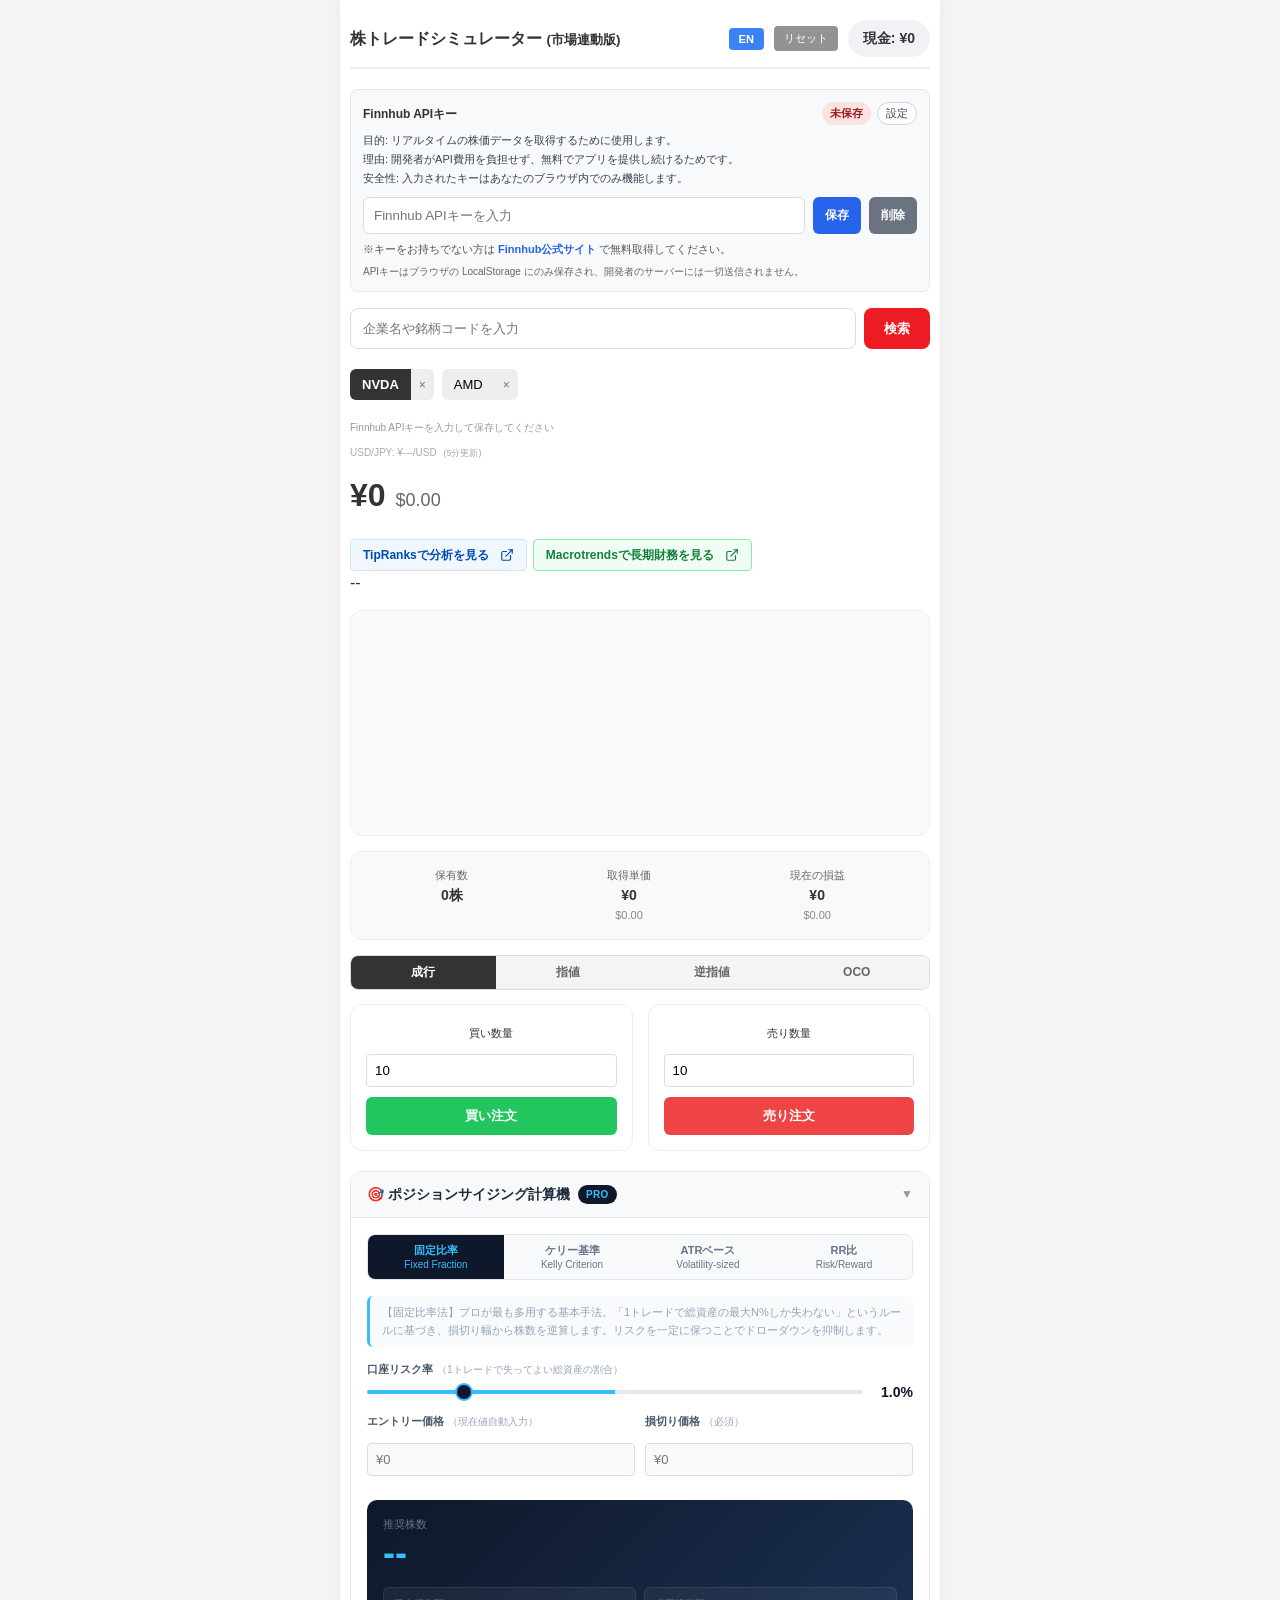
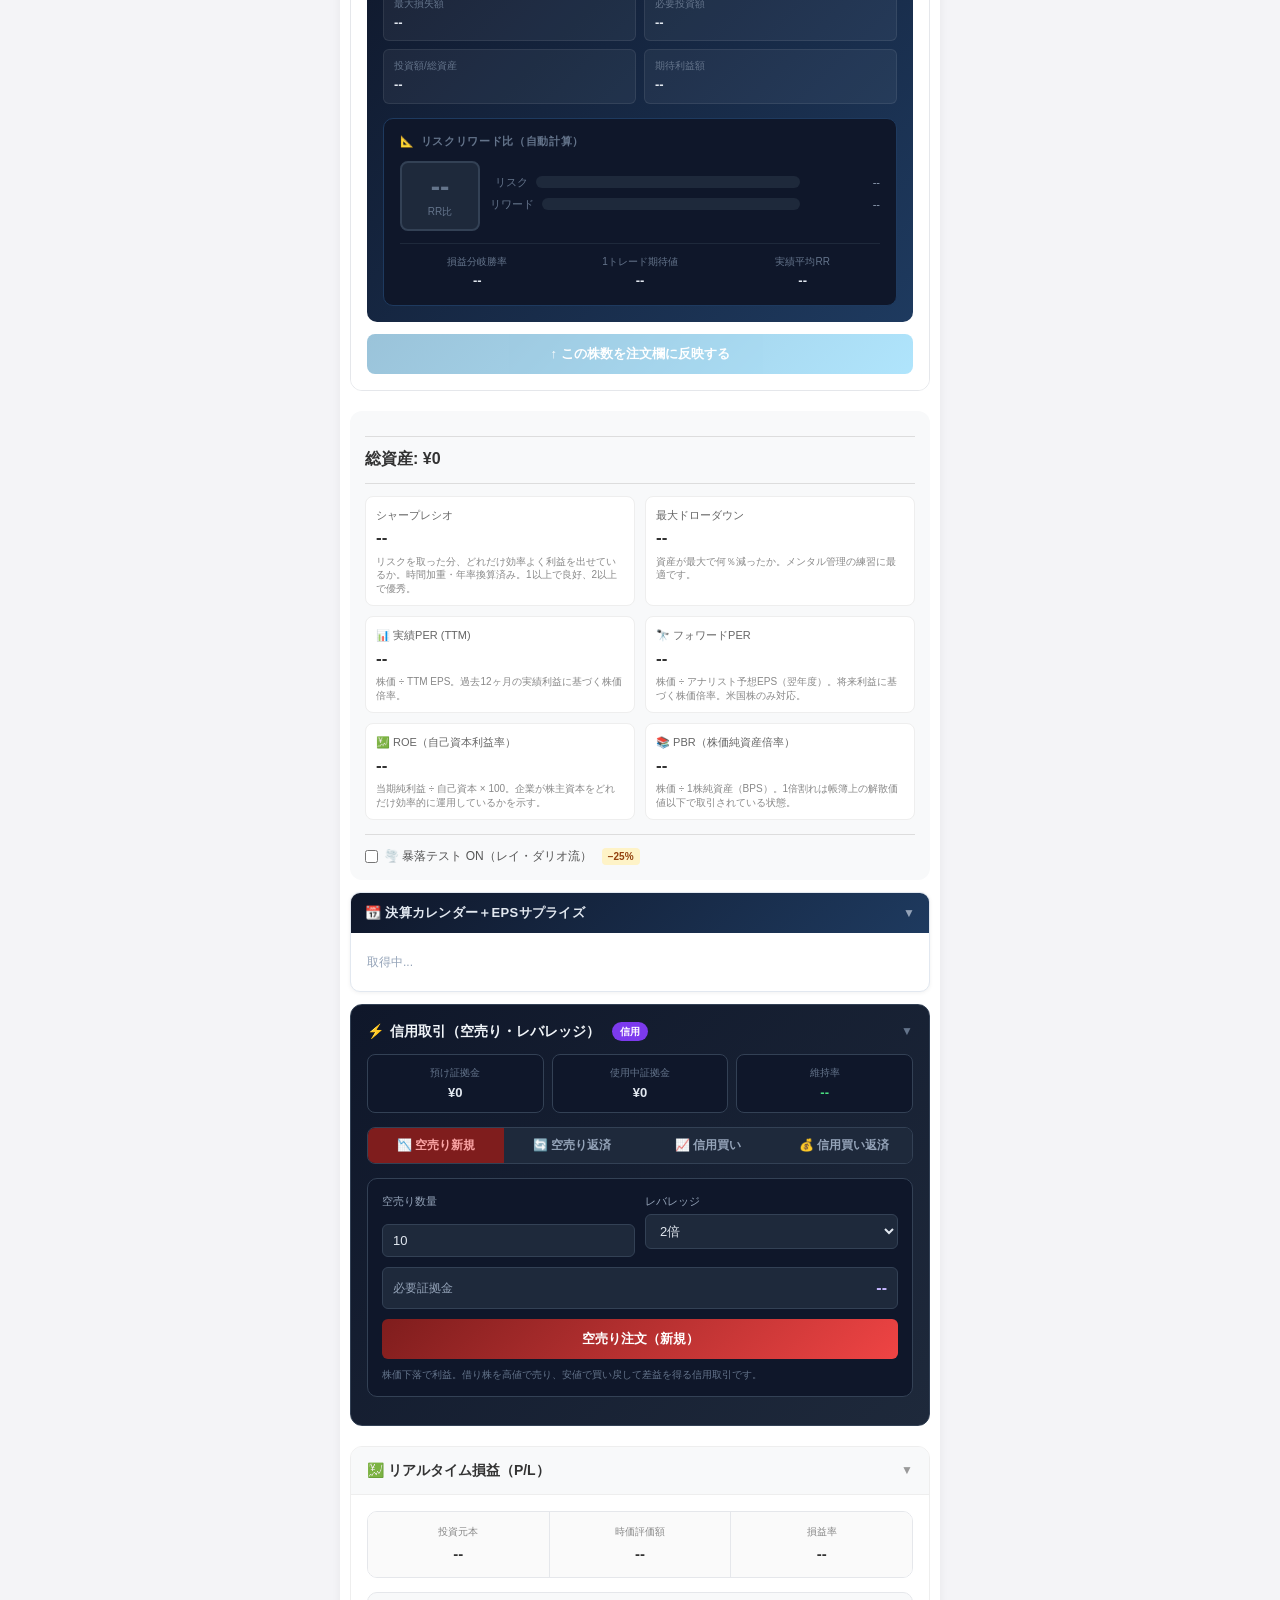
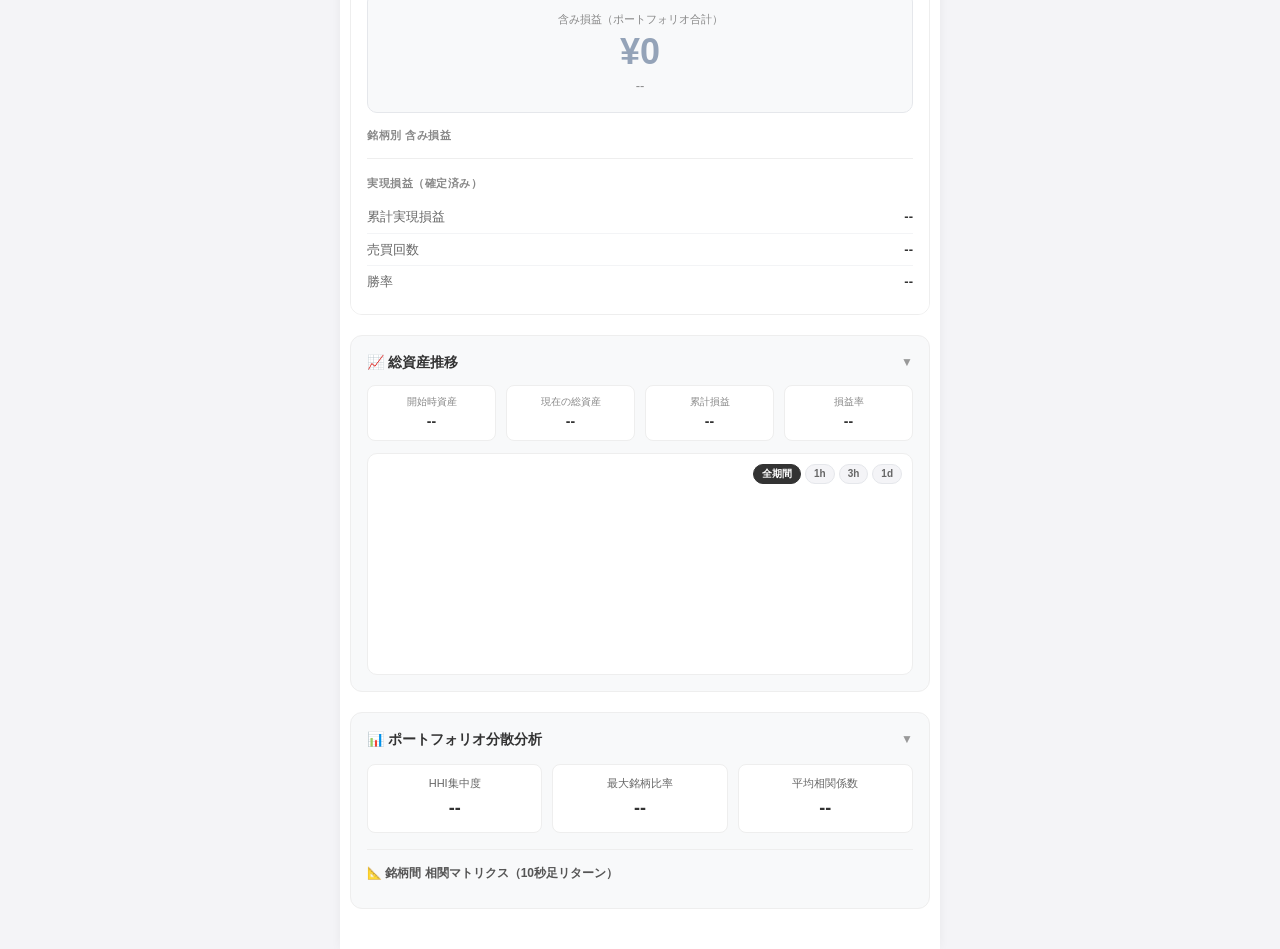
==== index.html @ c1dbc925 "Add files via upload" ====
<!DOCTYPE html>
<html lang="ja">
<head>
<meta charset="utf-8">
<meta name="viewport" content="width=device-width, initial-scale=1.0, viewport-fit=cover">
<title>株トレードシミュレーター</title>

<!-- PWA: Web App Manifest -->
<link rel="manifest" href="manifest.json">

<!-- PWA: iOS Safari 対応 -->
<meta name="apple-mobile-web-app-capable" content="yes">
<meta name="apple-mobile-web-app-status-bar-style" content="black-translucent">
<meta name="apple-mobile-web-app-title" content="株シミュ">
<link rel="apple-touch-icon" href="icons/apple-touch-icon.png">

<!-- PWA: Android Chrome / Theme Color -->
<meta name="theme-color" content="#1e293b">
<meta name="mobile-web-app-capable" content="yes">

<!-- SEO / OGP -->
<meta name="description" content="リアルタイム株価連動・信用取引対応のトレードシミュレーター">

<link rel="stylesheet" href="style.css">

<!-- Service Worker 登録 -->
<script>
  if ('serviceWorker' in navigator) {
    window.addEventListener('load', () => {
      navigator.serviceWorker.register('./sw.js')
        .then(reg => console.log('[PWA] SW registered:', reg.scope))
        .catch(err => console.warn('[PWA] SW registration failed:', err));
    });
  }
</script>
</head>
<body>

<div id="app">
  <div class="header">
    <div style="font-weight:bold" id="app-title">株トレードシミュレーター <small>(市場連動版)</small></div>
    <div class="header-right">
      <button onclick="toggleLang()" class="btn-lang" id="lang-btn">EN</button>
      <button onclick="resetGame()" class="btn-reset" id="btn-reset-label">リセット</button>
      <div class="cash-badge"><span id="label-cash">現金</span>: <span id="cash-display">¥0</span></div>
    </div>
  </div>

  <div class="search-box">
      <div class="api-key-panel">
        <div class="api-key-top">
          <div class="api-key-title" id="api-key-title">Finnhub APIキー</div>
          <div class="api-key-actions">
            <div class="api-key-status" id="api-key-status">未保存</div>
            <button type="button" class="api-key-manage" id="api-key-manage" onclick="expandApiKeyPanel()">設定</button>
          </div>
        </div>
        <div class="api-key-body" id="api-key-body">
          <div class="api-key-explain" id="api-key-explain"></div>
          <div class="api-key-form">
            <input type="password" id="api-key-input" autocomplete="off" placeholder="Finnhub APIキーを入力">
            <button type="button" class="btn-api-save" id="api-key-save" onclick="saveFinnhubApiKey()">保存</button>
            <button type="button" class="btn-api-delete" id="api-key-delete" onclick="deleteFinnhubApiKey()">削除</button>
          </div>
          <div class="api-key-help" id="api-key-help"></div>
          <div class="api-key-note" id="api-key-note">APIキーはブラウザの LocalStorage にのみ保存され、開発者のサーバーには一切送信されません。</div>
        </div>
    </div>
    <div class="search-input-group">
      <input type="text" id="stock-search" placeholder="NVDA, AMD, AAPL...">
      <button onclick="searchAndAddStock()" class="btn-search" id="btn-add">追加</button>
    </div>
    <ul id="searchResultList"></ul>
  </div>

  <div class="stock-tabs" id="tabs"></div>

  <div id="price-area">
    <div class="sync-status" id="sync-time"><span id="sync-text">市場ステータス取得中...</span></div>
    <div class="sync-status" style="color:#aaa">
      USD/JPY: <span id="fx-rate-display">¥---/USD</span>
      <span style="font-size:9px;margin-left:4px">(5分更新)</span>
    </div>
    <div class="price-display">
      <span id="price-jpy">¥0</span>
      <span id="price-usd" class="sub-price">$0.00</span>
    </div>
    
<div style="margin-top: 10px; display: flex; flex-wrap: wrap; gap: 6px;">
  <a id="tipranks-link" href="#" target="_blank" rel="noopener noreferrer" class="external-link-btn" style="display: none;">
    <span>TipRanksで分析を見る</span>
    <svg width="14" height="14" viewBox="0 0 24 24" fill="none" stroke="currentColor" stroke-width="2" stroke-linecap="round" stroke-linejoin="round" style="margin-left: 5px;">
      <path d="M18 13v6a2 2 0 0 1-2 2H5a2 2 0 0 1-2-2V8a2 2 0 0 1 2-2h6"></path>
      <polyline points="15 3 21 3 21 9"></polyline>
      <line x1="10" y1="14" x2="21" y2="3"></line>
    </svg>
  </a>
  <a id="macrotrends-link" href="#" target="_blank" rel="noopener noreferrer" class="external-link-btn macrotrends-btn" style="display: none;">
    <span id="macrotrends-label">Macrotrendsで長期財務を見る</span>
    <svg width="14" height="14" viewBox="0 0 24 24" fill="none" stroke="currentColor" stroke-width="2" stroke-linecap="round" stroke-linejoin="round" style="margin-left: 5px;">
      <path d="M18 13v6a2 2 0 0 1-2 2H5a2 2 0 0 1-2-2V8a2 2 0 0 1 2-2h6"></path>
      <polyline points="15 3 21 3 21 9"></polyline>
      <line x1="10" y1="14" x2="21" y2="3"></line>
    </svg>
  </a>
</div>

    <div class="price-change" id="change-display">--</div>
  </div>

  <div class="chart-wrap"><canvas id="chart"></canvas></div>

  <div class="position-info">
    <div>
      <span class="info-label" id="label-qty">保有数</span>
      <span class="info-value" id="current-qty">0株</span>
    </div>
    <div>
      <span class="info-label" id="label-avg">取得単価</span>
      <span class="info-value" id="current-avg-jpy">¥0</span>
      <span class="usd-val" id="current-avg-usd">$0.00</span>
    </div>
    <div>
      <span class="info-label" id="label-pnl">現在の損益</span>
      <span class="info-value" id="current-pnl-jpy">¥0</span>
      <span class="usd-val" id="current-pnl-usd">$0.00</span>
    </div>
  </div>

  <!-- 注文タイプ切り替えタブ -->
  <div class="order-type-tabs">
    <button class="order-type-tab active" id="tab-market" onclick="switchOrderTab('market')">成行</button>
    <button class="order-type-tab" id="tab-limit"  onclick="switchOrderTab('limit')">指値</button>
    <button class="order-type-tab" id="tab-stop"   onclick="switchOrderTab('stop')">逆指値</button>
    <button class="order-type-tab" id="tab-oco"    onclick="switchOrderTab('oco')">OCO</button>
  </div>

  <!-- 成行・指値・逆指値 共通パネル -->
  <div class="trade-panel" id="panel-market-limit-stop">
    <div class="trade-card">
      <label style="font-size:11px" id="label-buy-qty">買い数量</label>
      <input type="number" id="buy-qty" value="10">
      <div class="limit-price-row" id="buy-price-row" style="display:none">
        <label id="label-buy-price">価格 (¥)</label>
        <input type="number" id="buy-limit-price" placeholder="0">
      </div>
      <button class="btn-buy" onclick="trade('buy')" id="btn-buy-label">買い注文</button>
    </div>
    <div class="trade-card">
      <label style="font-size:11px" id="label-sell-qty">売り数量</label>
      <input type="number" id="sell-qty" value="10">
      <div class="limit-price-row" id="sell-price-row" style="display:none">
        <label id="label-sell-price">価格 (¥)</label>
        <input type="number" id="sell-limit-price" placeholder="0">
      </div>
      <button class="btn-sell" onclick="trade('sell')" id="btn-sell-label">売り注文</button>
    </div>
  </div>

  <!-- OCO注文パネル -->
  <div class="oco-panel" id="panel-oco" style="display:none">
    <h4>🔀 <span id="oco-panel-title">OCO注文（利確・損切り同時設定）</span></h4>
    <div class="oco-fields">
      <div class="oco-field">
        <label id="label-oco-qty">数量</label>
        <input type="number" id="oco-qty" value="10">
      </div>
      <div class="oco-field">
        <label id="label-oco-side">売買方向</label>
        <select id="oco-side" style="width:100%;padding:7px;border-radius:4px;border:1px solid #ddd;font-size:13px">
          <option value="sell" id="oco-side-sell">売（保有株の決済）</option>
          <option value="buy"  id="oco-side-buy">買（新規購入）</option>
        </select>
      </div>
      <div class="oco-field">
        <label id="label-oco-profit">🟢 利確価格（指値）</label>
        <input type="number" id="oco-profit-price" placeholder="高い価格 (¥)">
      </div>
      <div class="oco-field">
        <label id="label-oco-stop">🔴 損切り価格（逆指値）</label>
        <input type="number" id="oco-stop-price" placeholder="低い価格 (¥)">
      </div>
    </div>
    <button class="btn-oco" onclick="placeOcoOrder()" id="btn-oco-label">OCO注文を出す</button>
  </div>

  <!-- 待機注文リスト -->
  <div class="pending-orders" id="pending-orders-panel" style="display:none">
    <h4>📋 <span id="label-pending-orders">待機中の注文</span></h4>
    <div id="pending-orders-list"></div>
  </div>

  <div id="order-triggered-toast" class="order-triggered-toast"></div>

  <!-- ポジションサイジング計算機 -->
  <div class="psz-panel">
    <div class="psz-header" onclick="togglePszPanel()">
      <div class="psz-header-left">
        <span class="psz-title">🎯 ポジションサイジング計算機</span>
        <span class="psz-badge">PRO</span>
      </div>
      <span class="psz-chevron" id="psz-chevron">▼</span>
    </div>
    <div class="psz-body" id="psz-body">

      <!-- メソッド選択 -->
      <div class="psz-method-tabs">
        <button class="psz-method-tab active" id="psztab-fixed" onclick="switchPszMethod('fixed')">固定比率<br><span style="font-weight:normal;font-size:10px">Fixed Fraction</span></button>
        <button class="psz-method-tab" id="psztab-kelly" onclick="switchPszMethod('kelly')">ケリー基準<br><span style="font-weight:normal;font-size:10px">Kelly Criterion</span></button>
        <button class="psz-method-tab" id="psztab-atr" onclick="switchPszMethod('atr')">ATRベース<br><span style="font-weight:normal;font-size:10px">Volatility-sized</span></button>
        <button class="psz-method-tab" id="psztab-rr" onclick="switchPszMethod('rr')">RR比<br><span style="font-weight:normal;font-size:10px">Risk/Reward</span></button>
      </div>

      <!-- メソッド説明 -->
      <div class="psz-method-desc" id="psz-method-desc"></div>

      <!-- 固定比率 入力 -->
      <div id="psz-form-fixed">
        <div class="psz-inputs">
          <div class="psz-input-group full">
            <span class="psz-label">口座リスク率 <span class="psz-hint">（1トレードで失ってよい総資産の割合）</span></span>
            <div class="psz-slider-wrap">
              <input type="range" class="psz-slider" id="psz-risk-pct" min="0.1" max="5" step="0.1" value="1" oninput="onPszSlider(this,'psz-risk-pct-val');calcPsz()">
              <span class="psz-slider-val" id="psz-risk-pct-val">1.0%</span>
            </div>
          </div>
          <div class="psz-input-group">
            <span class="psz-label">エントリー価格 <span class="psz-hint">（現在値自動入力）</span></span>
            <input type="number" class="psz-input" id="psz-entry" placeholder="¥0" oninput="calcPsz()">
          </div>
          <div class="psz-input-group">
            <span class="psz-label">損切り価格 <span class="psz-hint">（必須）</span></span>
            <input type="number" class="psz-input" id="psz-stop" placeholder="¥0" oninput="calcPsz()">
          </div>
        </div>
      </div>

      <!-- ケリー基準 入力 -->
      <div id="psz-form-kelly" style="display:none">
        <div class="psz-kelly-detail" id="psz-kelly-detail"></div>
        <div class="psz-inputs">
          <div class="psz-input-group">
            <span class="psz-label">過去の勝率 <span class="psz-hint">（直近の取引から）</span></span>
            <input type="number" class="psz-input" id="psz-wr" placeholder="例: 55" min="1" max="99" oninput="calcPsz()">
          </div>
          <div class="psz-input-group">
            <span class="psz-label">平均RR比 <span class="psz-hint">（利益÷損失）</span></span>
            <input type="number" class="psz-input" id="psz-rr-kelly" placeholder="例: 2.0" step="0.1" min="0.1" oninput="calcPsz()">
          </div>
          <div class="psz-input-group">
            <span class="psz-label">エントリー価格</span>
            <input type="number" class="psz-input" id="psz-entry-kelly" placeholder="¥0" oninput="calcPsz()">
          </div>
          <div class="psz-input-group">
            <span class="psz-label">損切り価格</span>
            <input type="number" class="psz-input" id="psz-stop-kelly" placeholder="¥0" oninput="calcPsz()">
          </div>
          <div class="psz-input-group full">
            <span class="psz-label">ケリー分率 <span class="psz-hint">（安全係数：フルケリーの何割を使うか）</span></span>
            <div class="psz-slider-wrap">
              <input type="range" class="psz-slider" id="psz-kelly-frac" min="10" max="100" step="5" value="50" oninput="onPszSlider(this,'psz-kelly-frac-val');calcPsz()">
              <span class="psz-slider-val" id="psz-kelly-frac-val">50%</span>
            </div>
          </div>
        </div>
      </div>

      <!-- ATRベース 入力 -->
      <div id="psz-form-atr" style="display:none">
        <div class="psz-inputs">
          <div class="psz-input-group full">
            <span class="psz-label">口座リスク率</span>
            <div class="psz-slider-wrap">
              <input type="range" class="psz-slider" id="psz-risk-pct-atr" min="0.1" max="5" step="0.1" value="1" oninput="onPszSlider(this,'psz-risk-pct-atr-val');calcPsz()">
              <span class="psz-slider-val" id="psz-risk-pct-atr-val">1.0%</span>
            </div>
          </div>
          <div class="psz-input-group">
            <span class="psz-label">エントリー価格</span>
            <input type="number" class="psz-input" id="psz-entry-atr" placeholder="¥0" oninput="calcPsz()">
          </div>
          <div class="psz-input-group">
            <span class="psz-label">ATR <span class="psz-hint">（価格データから自動計算）</span></span>
            <input type="number" class="psz-input" id="psz-atr-val" placeholder="¥0" oninput="calcPsz()">
          </div>
          <div class="psz-input-group">
            <span class="psz-label">ATR乗数 <span class="psz-hint">（損切り幅 = ATR × N）</span></span>
            <input type="number" class="psz-input" id="psz-atr-mult" value="2" step="0.5" min="0.5" max="5" oninput="calcPsz()">
          </div>
          <div class="psz-input-group">
            <span class="psz-label">計算されたATRストップ</span>
            <input type="number" class="psz-input" id="psz-atr-stop-display" placeholder="--" readonly style="background:#f1f5f9;color:#64748b">
          </div>
        </div>
      </div>

      <!-- RR比 入力 -->
      <div id="psz-form-rr" style="display:none">
        <div class="psz-inputs">
          <div class="psz-input-group full">
            <span class="psz-label">口座リスク率</span>
            <div class="psz-slider-wrap">
              <input type="range" class="psz-slider" id="psz-risk-pct-rr" min="0.1" max="5" step="0.1" value="1" oninput="onPszSlider(this,'psz-risk-pct-rr-val');calcPsz()">
              <span class="psz-slider-val" id="psz-risk-pct-rr-val">1.0%</span>
            </div>
          </div>
          <div class="psz-input-group">
            <span class="psz-label">エントリー価格</span>
            <input type="number" class="psz-input" id="psz-entry-rr" placeholder="¥0" oninput="calcPsz()">
          </div>
          <div class="psz-input-group">
            <span class="psz-label">損切り価格 🔴</span>
            <input type="number" class="psz-input" id="psz-stop-rr" placeholder="¥0" oninput="calcPsz()">
          </div>
          <div class="psz-input-group">
            <span class="psz-label">目標価格 🟢</span>
            <input type="number" class="psz-input" id="psz-target-rr" placeholder="¥0" oninput="calcPsz()">
          </div>
          <div class="psz-input-group">
            <span class="psz-label">最低RR比 <span class="psz-hint">（この比率未満は非推奨）</span></span>
            <input type="number" class="psz-input" id="psz-min-rr" value="2" step="0.5" min="0.5" oninput="calcPsz()">
          </div>
        </div>
      </div>

      <!-- 結果表示 -->
      <div class="psz-result" id="psz-result">
        <div class="psz-result-main">
          <div class="psz-result-shares">
            <span class="psz-result-label" id="psz-result-label">推奨株数</span>
            <span class="psz-result-value" id="psz-result-shares">--</span>
            <span class="psz-result-unit" id="psz-result-unit">株</span>
          </div>
        </div>
        <div class="psz-result-stats">
          <div class="psz-stat-cell">
            <span class="psz-stat-cell-label" id="psz-stat-label-risk">最大損失額</span>
            <span class="psz-stat-cell-value" id="psz-stat-risk">--</span>
          </div>
          <div class="psz-stat-cell">
            <span class="psz-stat-cell-label" id="psz-stat-label-exposure">必要投資額</span>
            <span class="psz-stat-cell-value" id="psz-stat-exposure">--</span>
          </div>
          <div class="psz-stat-cell">
            <span class="psz-stat-cell-label" id="psz-stat-label-cashpct">投資額/総資産</span>
            <span class="psz-stat-cell-value" id="psz-stat-cashpct">--</span>
          </div>
          <div class="psz-stat-cell">
            <span class="psz-stat-cell-label" id="psz-stat-label-reward">期待利益額</span>
            <span class="psz-stat-cell-value" id="psz-stat-reward">--</span>
          </div>
        </div>

        <!-- ═══ RR比ビジュアルパネル ═══ -->
        <div class="rr-visual-panel">
          <div class="rr-visual-title">
            📐 <span id="rr-panel-title">リスクリワード比（自動計算）</span>
          </div>

          <!-- RRスコアバッジ＋バーチャート -->
          <div class="rr-score-row">
            <div class="rr-score-badge none" id="rr-score-badge">
              <span class="rr-score-number" id="rr-score-number">--</span>
              <span class="rr-score-label">RR比</span>
              <span class="rr-score-verdict" id="rr-score-verdict" style="display:none"></span>
            </div>
            <div class="rr-bar-section">
              <div class="rr-bar-row">
                <span class="rr-bar-label" id="rr-label-risk">リスク</span>
                <div class="rr-bar-track">
                  <div class="rr-bar-fill risk" id="rr-bar-risk" style="width:0%"></div>
                </div>
                <span class="rr-bar-amount" id="rr-bar-risk-amt">--</span>
              </div>
              <div class="rr-bar-row">
                <span class="rr-bar-label" id="rr-label-reward">リワード</span>
                <div class="rr-bar-track">
                  <div class="rr-bar-fill reward" id="rr-bar-reward" style="width:0%"></div>
                </div>
                <span class="rr-bar-amount" id="rr-bar-reward-amt">--</span>
              </div>
            </div>
          </div>

          <!-- 価格レンジビジュアル（ストップ〜エントリー〜目標） -->
          <div class="rr-breakeven-bar" id="rr-price-range-section" style="display:none">
            <div class="rr-breakeven-label">
              <span id="rr-price-stop-label">損切り</span>
              <span id="rr-price-entry-label">▼ エントリー</span>
              <span id="rr-price-target-label">目標</span>
            </div>
            <div class="rr-price-track" id="rr-price-track">
              <div class="rr-price-fill-stop"   id="rr-price-fill-stop"></div>
              <div class="rr-price-fill-target" id="rr-price-fill-target"></div>
              <div class="rr-price-marker-entry" id="rr-price-marker-entry"></div>
            </div>
            <div class="rr-price-labels">
              <span id="rr-price-stop-val">--</span>
              <span id="rr-price-entry-val">--</span>
              <span id="rr-price-target-val">--</span>
            </div>
          </div>

          <!-- 損益分岐勝率・期待値 -->
          <div class="rr-stats-row">
            <div class="rr-mini-stat">
              <span class="rr-mini-label" id="rr-label-breakeven">損益分岐勝率</span>
              <span class="rr-mini-value" id="rr-breakeven-val">--</span>
            </div>
            <div class="rr-mini-stat">
              <span class="rr-mini-label" id="rr-label-ev">1トレード期待値</span>
              <span class="rr-mini-value" id="rr-ev-val">--</span>
            </div>
            <div class="rr-mini-stat">
              <span class="rr-mini-label" id="rr-label-history-rr">実績平均RR</span>
              <span class="rr-mini-value" id="rr-history-rr-val">--</span>
            </div>
          </div>

          <!-- 過去トレードのRR分布バー -->
          <div class="rr-history-section" id="rr-history-section" style="display:none">
            <div class="rr-history-title" id="rr-history-title">直近トレードのP/L比（左が古い）</div>
            <div class="rr-history-bars" id="rr-history-bars"></div>
            <div class="rr-history-summary">
              <span id="rr-history-worst"></span>
              <span id="rr-history-avg"></span>
              <span id="rr-history-best"></span>
            </div>
          </div>
        </div>
        <!-- ═══ RR比ビジュアルパネル end ═══ -->
      </div>

      <div class="psz-warning" id="psz-warning"></div>

      <button class="btn-psz-apply" id="btn-psz-apply" onclick="applyPszToOrder()" disabled>
        ↑ この株数を注文欄に反映する
      </button>
    </div>
  </div>

  <div class="portfolio">
    <div id="holdings-list"></div>
    <div style="margin-top:10px; border-top:1px solid #ddd; padding-top:10px; font-weight:bold" id="total-assets"><span id="label-total">総資産</span>: ¥0</div>
    <div class="risk-metrics">
      <div class="metric-box">
        <span class="metric-label" id="label-sharpe">シャープレシオ</span>
        <span class="metric-value" id="sharpe-ratio">--</span>
        <div class="metric-help" id="desc-sharpe">リスクを取った分、どれだけ効率よく利益を出せているか。</div>
      </div>
      <div class="metric-box">
        <span class="metric-label" id="label-drawdown">最大ドローダウン</span>
        <span class="metric-value" id="max-drawdown">--</span>
        <div class="metric-help" id="desc-drawdown">資産が最大で何％減ったか。</div>
      </div>
      <!-- 財務指標 -->
      <!-- ① 実績PER -->
      <div class="metric-box" id="trailing-per-box">
        <span class="metric-label" id="label-trailing-per">📊 実績PER (TTM)</span>
        <span class="metric-value" id="trailing-per-val">--</span>
        <div class="metric-help" id="desc-trailing-per">株価 ÷ TTM EPS。過去12ヶ月の実績利益に基づく株価倍率。</div>
      </div>
      <!-- ② フォワードPER -->
      <div class="metric-box" id="forward-per-box">
        <span class="metric-label" id="label-forward-per">🔭 フォワードPER</span>
        <span class="metric-value" id="forward-per-val">--</span>
        <div class="metric-help" id="desc-forward-per">株価 ÷ アナリスト予想EPS（翌年度）。将来利益に基づく株価倍率。米国株のみ対応。</div>
      </div>
      <!-- ③ ROE -->
      <div class="metric-box" id="roe-box">
        <span class="metric-label" id="label-roe">💹 ROE（自己資本利益率）</span>
        <span class="metric-value" id="roe-val">--</span>
        <div class="metric-help" id="desc-roe">当期純利益 ÷ 自己資本 × 100。企業が株主資本をどれだけ効率的に運用しているかを示す。</div>
      </div>
      <!-- ④ PBR -->
      <div class="metric-box" id="pbr-box">
        <span class="metric-label" id="label-pbr">📚 PBR（株価純資産倍率）</span>
        <span class="metric-value" id="pbr-val">--</span>
        <div class="metric-help" id="desc-pbr">株価 ÷ 1株純資産（BPS）。1倍割れは帳簿上の解散価値以下で取引されている状態。</div>
      </div>
    </div>
    <!-- ダリオ流 暴落テスト トグル -->
    <div class="crash-toggle-area">
      <label>
        <input type="checkbox" id="crash-toggle" onchange="updateUI()">
        <span id="label-crash-toggle">🌪️ 暴落テスト ON（レイ・ダリオ流）</span>
        <span class="crash-badge" id="crash-badge-pct">−25%</span>
      </label>
    </div>
    <div class="crash-result" id="crash-result-box">
      <div class="crash-result-label" id="crash-result-label">⚠️ もし今 −25% の暴落が起きたら...</div>
      <div class="crash-result-value" id="crash-result-value">--</div>
      <div class="crash-result-sub" id="crash-result-sub"></div>
    </div>
  </div>

  <!-- 決算カレンダー＋EPSサプライズ パネル -->
  <div class="earnings-calendar-panel">
    <div class="earnings-panel-header" onclick="toggleEarningsPanel()">
      <span class="earnings-panel-title">📆 <span id="label-earnings-panel">決算カレンダー＋EPSサプライズ</span></span>
      <span class="earnings-panel-chevron" id="earnings-panel-chevron">▼</span>
    </div>
    <div id="earnings-panel-body">
      <div id="earnings-panel">
        <div class="earnings-next-loading">取得中...</div>
      </div>
    </div>
  </div>

  <!-- 信用取引パネル -->
  <div class="margin-panel">
    <div class="margin-panel-header" onclick="toggleMarginPanel()">
      <span class="margin-panel-title">⚡ <span id="label-margin-panel">信用取引（空売り・レバレッジ）</span><span class="margin-badge" id="margin-badge-label">信用</span></span>
      <span class="margin-panel-chevron" id="margin-panel-chevron">▼</span>
    </div>
    <div id="margin-panel-body">
      <!-- 証拠金サマリー -->
      <div class="margin-summary">
        <div class="margin-stat">
          <span class="margin-stat-label" id="label-margin-deposit">預け証拠金</span>
          <span class="margin-stat-value" id="margin-deposit-val">¥0</span>
        </div>
        <div class="margin-stat">
          <span class="margin-stat-label" id="label-margin-used">使用中証拠金</span>
          <span class="margin-stat-value" id="margin-used-val">¥0</span>
        </div>
        <div class="margin-stat">
          <span class="margin-stat-label" id="label-margin-ratio">維持率</span>
          <span class="margin-stat-value safe" id="margin-ratio-val">--</span>
        </div>
      </div>

      <!-- 維持率バー -->
      <div class="maintenance-bar-wrap" id="maintenance-bar-wrap" style="display:none">
        <div class="maintenance-bar-label">
          <span id="label-maintenance-bar">証拠金維持率</span>
          <span id="maintenance-bar-pct">--%</span>
        </div>
        <div class="maintenance-bar-bg">
          <div class="maintenance-bar-fill safe" id="maintenance-bar-fill" style="width:0%"></div>
        </div>
        <div class="maintenance-note" id="maintenance-note">維持率 130%未満で追証警告 / 100%未満でロスカット</div>
      </div>

      <!-- タブ -->
      <div class="margin-trade-tabs" style="margin-top:14px">
        <button class="margin-trade-tab active-short" id="mtab-short" onclick="switchMarginTab('short')">📉 空売り新規</button>
        <button class="margin-trade-tab" id="mtab-cover" onclick="switchMarginTab('cover')">🔄 空売り返済</button>
        <button class="margin-trade-tab" id="mtab-llong" onclick="switchMarginTab('llong')">📈 信用買い</button>
        <button class="margin-trade-tab" id="mtab-lclose" onclick="switchMarginTab('lclose')">💰 信用買い返済</button>
      </div>

      <!-- 空売り新規フォーム -->
      <div class="margin-form" id="mform-short">
        <div class="margin-form-row">
          <div>
            <label id="label-short-qty">空売り数量</label>
            <input type="number" id="short-qty" value="10" min="1">
          </div>
          <div>
            <label id="label-short-leverage">レバレッジ</label>
            <select id="short-leverage">
              <option value="1">1倍（等倍）</option>
              <option value="2" selected>2倍</option>
              <option value="3">3倍</option>
            </select>
          </div>
        </div>
        <div class="leverage-display">
          <span id="label-short-required">必要証拠金</span>
          <strong id="short-required-val">--</strong>
        </div>
        <button class="btn-short" onclick="tradeMargin('short')" id="btn-short-label">空売り注文（新規）</button>
        <div style="margin-top:8px;font-size:10px;color:#64748b" id="short-desc">株価下落で利益。借り株を高値で売り、安値で買い戻して差益を得る信用取引です。</div>
      </div>

      <!-- 空売り返済フォーム -->
      <div class="margin-form" id="mform-cover" style="display:none">
        <div>
          <label id="label-cover-stock">返済する空売りポジション</label>
          <select id="cover-stock-select" style="margin-bottom:10px"></select>
        </div>
        <div>
          <label id="label-cover-qty">返済数量</label>
          <input type="number" id="cover-qty" value="10" min="1">
        </div>
        <div class="leverage-display" id="cover-pnl-preview">
          <span id="label-cover-pnl">概算損益</span>
          <strong id="cover-pnl-val" style="color:#94a3b8">--</strong>
        </div>
        <button class="btn-cover" onclick="tradeMargin('cover')" id="btn-cover-label">空売り返済（買い戻し）</button>
      </div>

      <!-- 信用買い新規フォーム -->
      <div class="margin-form" id="mform-llong" style="display:none">
        <div class="margin-form-row">
          <div>
            <label id="label-llong-qty">信用買い数量</label>
            <input type="number" id="llong-qty" value="10" min="1">
          </div>
          <div>
            <label id="label-llong-leverage">レバレッジ</label>
            <select id="llong-leverage">
              <option value="1">1倍（等倍）</option>
              <option value="2" selected>2倍</option>
              <option value="3">3倍</option>
            </select>
          </div>
        </div>
        <div class="leverage-display">
          <span id="label-llong-required">必要証拠金</span>
          <strong id="llong-required-val">--</strong>
        </div>
        <button class="btn-margin-buy" onclick="tradeMargin('llong')" id="btn-llong-label">信用買い注文（新規）</button>
        <div style="margin-top:8px;font-size:10px;color:#64748b" id="llong-desc">レバレッジをかけて現金以上の買いポジションを持てます。利益も損失も倍率分拡大します。</div>
      </div>

      <!-- 信用買い返済フォーム -->
      <div class="margin-form" id="mform-lclose" style="display:none">
        <div>
          <label id="label-lclose-stock">返済する信用買いポジション</label>
          <select id="lclose-stock-select" style="margin-bottom:10px"></select>
        </div>
        <div>
          <label id="label-lclose-qty">返済数量</label>
          <input type="number" id="lclose-qty" value="10" min="1">
        </div>
        <div class="leverage-display" id="lclose-pnl-preview">
          <span id="label-lclose-pnl">概算損益</span>
          <strong id="lclose-pnl-val" style="color:#94a3b8">--</strong>
        </div>
        <button class="btn-close-long" onclick="tradeMargin('lclose')" id="btn-lclose-label">信用買い返済（転売）</button>
      </div>

      <!-- ショートポジション一覧 -->
      <div class="short-positions-list" id="short-positions-list"></div>
    </div>
  </div>

  <!-- P/L 損益計算パネル -->
  <div class="pl-panel">
    <div class="pl-panel-header" onclick="togglePlPanel()">
      <span class="pl-panel-title">💹 <span id="label-pl-panel">リアルタイム損益（P/L）</span></span>
      <span class="pl-panel-chevron" id="pl-panel-chevron">▼</span>
    </div>
    <div id="pl-panel-body" class="pl-panel-body">
      <!-- サマリーバー -->
      <div class="pl-summary-bar">
        <div class="pl-summary-cell">
          <span class="pl-summary-label" id="pl-label-cost">投資元本</span>
          <span class="pl-summary-value" id="pl-cost-val">--</span>
        </div>
        <div class="pl-summary-cell">
          <span class="pl-summary-label" id="pl-label-mkt">時価評価額</span>
          <span class="pl-summary-value" id="pl-mkt-val">--</span>
        </div>
        <div class="pl-summary-cell">
          <span class="pl-summary-label" id="pl-label-ret">損益率</span>
          <span class="pl-summary-value" id="pl-ret-val">--</span>
        </div>
      </div>
      <!-- ヒーロー表示 -->
      <div class="pl-hero zero" id="pl-hero">
        <div class="pl-hero-label" id="pl-hero-label">含み損益（ポートフォリオ合計）</div>
        <div class="pl-hero-value zero" id="pl-hero-value">¥0</div>
        <div class="pl-hero-sub"  id="pl-hero-sub">--</div>
        <div class="pl-hero-usd"  id="pl-hero-usd"></div>
      </div>
      <!-- 銘柄別バー -->
      <div class="pl-breakdown-title" id="pl-breakdown-title">銘柄別 含み損益</div>
      <div id="pl-rows"></div>
      <!-- 実現損益 -->
      <div class="pl-realized-section">
        <div class="pl-breakdown-title" id="pl-realized-title">実現損益（確定済み）</div>
        <div class="pl-realized-row">
          <span class="pl-realized-label" id="pl-label-realized">累計実現損益</span>
          <span class="pl-realized-value" id="pl-realized-val">--</span>
        </div>
        <div class="pl-realized-row">
          <span class="pl-realized-label" id="pl-label-trades">売買回数</span>
          <span class="pl-realized-value" id="pl-trades-val">--</span>
        </div>
        <div class="pl-realized-row">
          <span class="pl-realized-label" id="pl-label-winrate">勝率</span>
          <span class="pl-realized-value" id="pl-winrate-val">--</span>
        </div>
      </div>
    </div>
  </div>

  <!-- 資産推移グラフ -->
  <div class="asset-history-panel">
    <div class="asset-history-header" onclick="toggleAssetHistoryPanel()">
      <span class="asset-history-title">📈 <span id="label-asset-history">総資産推移</span></span>
      <span class="asset-history-toggle" id="asset-history-chevron">▼</span>
    </div>
    <div id="asset-history-body">
      <div class="asset-history-summary">
        <div class="ah-stat">
          <span class="ah-stat-label" id="ah-label-start">開始時資産</span>
          <span class="ah-stat-value" id="ah-start-val">--</span>
        </div>
        <div class="ah-stat">
          <span class="ah-stat-label" id="ah-label-current">現在の総資産</span>
          <span class="ah-stat-value" id="ah-current-val">--</span>
        </div>
        <div class="ah-stat">
          <span class="ah-stat-label" id="ah-label-change">累計損益</span>
          <span class="ah-stat-value" id="ah-change-val">--</span>
        </div>
        <div class="ah-stat">
          <span class="ah-stat-label" id="ah-label-changepct">損益率</span>
          <span class="ah-stat-value" id="ah-changepct-val">--</span>
        </div>
      </div>
      <div class="asset-chart-wrap">
        <div class="asset-chart-range">
          <button class="range-btn active" onclick="setAhRange('all',this)" id="ah-range-all">全期間</button>
          <button class="range-btn" onclick="setAhRange('1h',this)" id="ah-range-1h">1h</button>
          <button class="range-btn" onclick="setAhRange('3h',this)" id="ah-range-3h">3h</button>
          <button class="range-btn" onclick="setAhRange('1d',this)" id="ah-range-1d">1d</button>
        </div>
        <canvas id="asset-history-canvas"></canvas>
        <div id="ah-no-data" class="ah-no-data" style="display:none"></div>
      </div>
    </div>
  </div>

  <!-- 分散分析パネル -->
  <div class="diversification-panel">
    <div class="div-panel-header" onclick="toggleDivPanel()">
      <span class="div-panel-title">📊 <span id="label-div-panel">ポートフォリオ分散分析</span></span>
      <span class="div-panel-toggle" id="div-panel-chevron">▼</span>
    </div>
    <div id="div-panel-body">
      <!-- 銘柄配分バー -->
      <div id="allocation-bars"></div>
      <!-- 分散スコア -->
      <div class="div-score-row">
        <div class="div-score-box">
          <span class="div-score-label" id="label-hhi">HHI集中度</span>
          <span class="div-score-value" id="div-hhi">--</span>
        </div>
        <div class="div-score-box">
          <span class="div-score-label" id="label-top1w">最大銘柄比率</span>
          <span class="div-score-value" id="div-top1">--</span>
        </div>
        <div class="div-score-box">
          <span class="div-score-label" id="label-avg-corr">平均相関係数</span>
          <span class="div-score-value" id="div-avg-corr">--</span>
        </div>
      </div>
      <!-- 相関マトリクス -->
      <div class="corr-section" id="corr-section">
        <div class="corr-title" id="label-corr-matrix">📐 銘柄間 相関マトリクス（10秒足データ）</div>
        <div id="corr-matrix-wrap"></div>
        <div class="div-note" id="div-analysis-note"></div>
      </div>
    </div>
  </div>
</div>

<script src="state-manager.js"></script>
<script src="api-client.js"></script>
<script src="trading-engine.js"></script>
<script src="ui-renderer.js"></script>
<script src="pwa-install.js"></script>
</body>
</html>
---- style.css ----
* { box-sizing: border-box; margin: 0; padding: 0; }
body { font-family: sans-serif; background: #f4f4f7; color: #333; line-height: 1.5; }
#app { max-width: 600px; margin: 0 auto; padding: 20px; background: white; min-height: 100vh; box-shadow: 0 0 10px rgba(0,0,0,0.05); }

.header { display: flex; justify-content: space-between; align-items: center; margin-bottom: 20px; border-bottom: 2px solid #eee; padding-bottom: 10px; }
.header-right { display: flex; align-items: center; gap: 10px; }
.cash-badge { background: #f0f2f5; padding: 8px 15px; border-radius: 20px; font-size: 14px; font-weight: bold; }
.btn-reset { background: #666; color: white; border: none; padding: 5px 10px; border-radius: 4px; font-size: 11px; cursor: pointer; opacity: 0.7; }
.btn-lang  { background: #3b82f6; color: white; border: none; padding: 5px 10px; border-radius: 4px; font-size: 11px; cursor: pointer; font-weight: bold; }

/* 検索エリア */
.search-box { position: relative; margin-bottom: 20px; }
.search-input-group { display: flex; gap: 8px; }
input[type="text"] { flex: 1; padding: 12px; border-radius: 8px; border: 1px solid #ddd; outline: none; }
.btn-search { background: #ed1c24; color: white; border: none; padding: 0 20px; border-radius: 8px; font-weight: bold; cursor: pointer; }

.api-key-panel { background: #f8f9fa; border: 1px solid #e5e7eb; border-radius: 8px; padding: 12px; margin-bottom: 16px; }
.api-key-top { display: flex; justify-content: space-between; align-items: center; gap: 10px; margin-bottom: 8px; }
.api-key-title { font-size: 12px; font-weight: bold; }
.api-key-status { font-size: 11px; font-weight: bold; padding: 3px 8px; border-radius: 999px; background: #fee2e2; color: #991b1b; white-space: nowrap; }
.api-key-status.saved { background: #dcfce7; color: #166534; }
.api-key-actions { display: flex; align-items: center; gap: 6px; }
.api-key-manage { border: 1px solid #d1d5db; background: white; color: #374151; padding: 3px 8px; border-radius: 999px; font-size: 11px; cursor: pointer; }
.api-key-panel.collapsed .api-key-body { display: none; }
.api-key-form { display: flex; gap: 8px; }
.api-key-form input { flex: 1; min-width: 0; padding: 10px; border-radius: 6px; border: 1px solid #ddd; outline: none; }
.btn-api-save, .btn-api-delete { border: none; color: white; padding: 0 12px; border-radius: 6px; font-weight: bold; cursor: pointer; font-size: 12px; }
.btn-api-save { background: #2563eb; }
.btn-api-delete { background: #6b7280; }
.api-key-explain { color: #374151; font-size: 11px; line-height: 1.45; margin: 8px 0 10px; }
.api-key-explain div + div { margin-top: 3px; }
.api-key-help { color: #555; font-size: 11px; margin-top: 8px; line-height: 1.4; }
.api-key-help a { color: #2563eb; font-weight: bold; text-decoration: none; }
.api-key-help a:hover { text-decoration: underline; }
.api-key-note { color: #666; font-size: 10px; margin-top: 8px; line-height: 1.4; }

#searchResultList {
  position: absolute; width: 100%; z-index: 100; list-style: none; padding: 0; background: white; 
  border: 1px solid #ddd; border-radius: 8px; box-shadow: 0 4px 12px rgba(0,0,0,0.1); 
  display: none; margin-top: 5px; max-height: 200px; overflow-y: auto;
}
#searchResultList li { padding: 12px; cursor: pointer; border-bottom: 1px solid #eee; font-size: 14px; }

/* タブ */
.stock-tabs { display: flex; gap: 8px; flex-wrap: wrap; margin-bottom: 20px; }
.tab-container { display: flex; align-items: center; background: #eee; border-radius: 6px; overflow: hidden; }
.tab { padding: 8px 12px; border: none; background: transparent; cursor: pointer; font-size: 13px; }
.tab.active { background: #333; color: white; font-weight: bold; }
.btn-del { border: none; background: transparent; padding: 8px 8px; cursor: pointer; font-size: 12px; opacity: 0.5; }

/* 価格表示 */
.price-display { font-size: 32px; font-weight: bold; margin-bottom: 5px; display: flex; align-items: baseline; gap: 10px; }
.sub-price { font-size: 18px; color: #666; font-weight: normal; }
.price-change { font-size: 16px; margin-bottom: 15px; }
.up { color: #22c55e; }
.down { color: #ef4444; }
.sync-status { font-size: 10px; color: #999; margin-bottom: 10px; }

/* チャート */
.chart-wrap { border: 1px solid #eee; border-radius: 12px; margin-bottom: 15px; padding: 10px 10px 4px; background: #fafafa; }
canvas { width: 100%; height: 210px; display: block; }

/* ポジション情報 */
.position-info { 
  background: #f8f9fa; border: 1px solid #eee; border-radius: 12px; 
  padding: 15px; margin-bottom: 15px; display: flex; justify-content: space-around; text-align: center;
}
.info-label { font-size: 11px; color: #666; display: block; }
.info-value { font-size: 14px; font-weight: bold; }
.usd-val { font-size: 11px; color: #888; font-weight: normal; display: block; }

/* トレード・ポートフォリオ */
.trade-panel { display: grid; grid-template-columns: 1fr 1fr; gap: 15px; margin-bottom: 20px; }
.trade-card { background: #fff; border: 1px solid #eee; border-radius: 12px; padding: 15px; text-align: center; }
input[type="number"] { width: 100%; padding: 8px; margin: 10px 0; border-radius: 4px; border: 1px solid #ddd; }
.btn-buy { width: 100%; background: #22c55e; color: white; border: none; padding: 10px; border-radius: 6px; font-weight: bold; cursor: pointer; }
.btn-sell { width: 100%; background: #ef4444; color: white; border: none; padding: 10px; border-radius: 6px; font-weight: bold; cursor: pointer; }

.portfolio { background: #f8f9fa; border-radius: 12px; padding: 15px; }
.holding-item { display: flex; justify-content: space-between; align-items: center; padding: 8px 0; border-bottom: 1px solid #eee; font-size: 13px; }
.holding-detail { text-align: right; }

/* 保有資産一覧テーブル */
.holdings-table-wrap { margin-bottom: 10px; }
.holdings-table-title {
  font-size: 13px; font-weight: bold; color: #333;
  margin-bottom: 8px; display: flex; align-items: center; gap: 6px;
}
.holdings-table {
  width: 100%; border-collapse: collapse; font-size: 12px;
}
.holdings-table th {
  background: #f1f3f5; padding: 6px 8px; text-align: right;
  font-weight: bold; color: #555; border-bottom: 2px solid #e5e7eb;
}
.holdings-table th:first-child { text-align: left; }
.holdings-table td {
  padding: 7px 8px; text-align: right;
  border-bottom: 1px solid #eee; vertical-align: middle;
}
.holdings-table td:first-child { text-align: left; font-weight: bold; }
.holdings-table tr:last-child td { border-bottom: none; }
.holdings-table tr:hover td { background: #f9fafb; }
.holding-symbol { font-size: 13px; font-weight: bold; }
.holding-name { font-size: 10px; color: #888; font-weight: normal; display: block; margin-top: 1px; }
.holding-pnl-pos { color: #22c55e; font-weight: bold; }
.holding-pnl-neg { color: #ef4444; font-weight: bold; }
.holding-pnl-zero { color: #999; }
.risk-metrics { margin-top: 12px; border-top: 1px solid #ddd; padding-top: 12px; display: grid; grid-template-columns: 1fr 1fr; gap: 10px; }
.metric-box { background: #fff; border: 1px solid #eee; border-radius: 8px; padding: 10px; }
.metric-label { display: block; color: #666; font-size: 11px; }
.metric-value { display: block; font-size: 17px; font-weight: bold; margin-top: 2px; }
.metric-help { color: #888; font-size: 10px; line-height: 1.35; margin-top: 4px; }

/* ダリオ流 暴落テスト */
.crash-toggle-area {
  margin-top: 14px; border-top: 1px solid #ddd; padding-top: 12px;
  display: flex; align-items: center; gap: 10px;
}
.crash-toggle-area label { font-size: 12px; color: #555; cursor: pointer; display: flex; align-items: center; gap: 6px; }
.crash-badge {
  display: inline-block; font-size: 10px; font-weight: bold;
  background: #fef3c7; color: #92400e; border-radius: 4px;
  padding: 1px 6px; margin-left: 4px;
}
.crash-result {
  background: #fff7ed; border: 1px solid #fed7aa; border-radius: 8px;
  padding: 10px 14px; margin-top: 10px; font-size: 13px; display: none;
}
.crash-result.active { display: block; }
.crash-result-label { font-size: 11px; color: #92400e; margin-bottom: 4px; }
.crash-result-value { font-size: 20px; font-weight: bold; color: #c2410c; }
.crash-result-sub { font-size: 11px; color: #b45309; margin-top: 2px; }

/* 資産推移グラフパネル */
.asset-history-panel {
  background: #f8f9fa; border: 1px solid #eee; border-radius: 12px;
  padding: 16px; margin-bottom: 20px;
}
.asset-history-header {
  display: flex; justify-content: space-between; align-items: center;
  margin-bottom: 12px; cursor: pointer; user-select: none;
}
.asset-history-title { font-size: 14px; font-weight: bold; color: #333; }
.asset-history-toggle { font-size: 12px; color: #999; }
.asset-history-summary {
  display: flex; gap: 10px; margin-bottom: 12px; flex-wrap: wrap;
}
.ah-stat {
  flex: 1; min-width: 90px; background: #fff; border: 1px solid #eee;
  border-radius: 8px; padding: 8px 10px; text-align: center;
}
.ah-stat-label { font-size: 10px; color: #888; display: block; margin-bottom: 2px; }
.ah-stat-value { font-size: 14px; font-weight: bold; display: block; }
.ah-stat-value.up   { color: #22c55e; }
.ah-stat-value.down { color: #ef4444; }
.asset-chart-wrap {
  background: #fff; border: 1px solid #eee; border-radius: 10px;
  padding: 10px 10px 4px; position: relative;
}
.asset-chart-range {
  display: flex; gap: 4px; justify-content: flex-end; margin-bottom: 6px;
}
.range-btn {
  border: 1px solid #e5e7eb; background: #f4f4f7; color: #666;
  font-size: 10px; font-weight: bold; padding: 2px 8px; border-radius: 99px;
  cursor: pointer; transition: all 0.15s;
}
.range-btn.active { background: #333; color: #fff; border-color: #333; }
#asset-history-canvas { width: 100%; height: 180px; display: block; }
.ah-no-data { color: #bbb; font-size: 13px; text-align: center; padding: 40px 0; }

/* 分散分析パネル */
.diversification-panel {
  background: #f8f9fa; border: 1px solid #eee; border-radius: 12px;
  padding: 16px; margin-bottom: 20px;
}
.div-panel-header {
  display: flex; justify-content: space-between; align-items: center;
  margin-bottom: 14px; cursor: pointer; user-select: none;
}
.div-panel-title { font-size: 14px; font-weight: bold; color: #333; }
.div-panel-toggle { font-size: 12px; color: #999; }

/* 配分バー */
.allocation-row { margin-bottom: 8px; }
.allocation-label { display: flex; justify-content: space-between; font-size: 12px; color: #555; margin-bottom: 3px; }
.allocation-bar-bg { background: #e5e7eb; border-radius: 99px; height: 10px; overflow: hidden; }
.allocation-bar-fill { height: 100%; border-radius: 99px; transition: width 0.4s ease; }

/* 相関マトリクス */
.corr-section { margin-top: 16px; border-top: 1px solid #eee; padding-top: 14px; }
.corr-title { font-size: 12px; font-weight: bold; color: #555; margin-bottom: 10px; }
.corr-table { width: 100%; border-collapse: collapse; font-size: 12px; }
.corr-table th { background: #f1f3f5; padding: 6px 8px; text-align: center; font-weight: bold; color: #555; }
.corr-table td { padding: 6px 8px; text-align: center; border: 1px solid #eee; }
.corr-high   { background: #fee2e2; color: #991b1b; font-weight: bold; }
.corr-mid    { background: #fef3c7; color: #92400e; }
.corr-low    { background: #dcfce7; color: #166534; }
.corr-self   { background: #f1f5f9; color: #64748b; }
.corr-na     { color: #bbb; }

/* 分散スコア */
.div-score-row { display: flex; gap: 10px; margin-top: 14px; flex-wrap: wrap; }
.div-score-box { flex: 1; min-width: 120px; background: #fff; border: 1px solid #eee; border-radius: 8px; padding: 10px; text-align: center; }
.div-score-label { font-size: 11px; color: #666; display: block; margin-bottom: 4px; }
.div-score-value { font-size: 18px; font-weight: bold; display: block; }
.div-score-good { color: #22c55e; }
.div-score-warn { color: #f59e0b; }
.div-score-bad  { color: #ef4444; }
.div-note { font-size: 11px; color: #888; margin-top: 10px; line-height: 1.5; }

/* 注文タイプ切り替えタブ */
.order-type-tabs { display: flex; gap: 0; margin-bottom: 14px; border-radius: 8px; overflow: hidden; border: 1px solid #ddd; }
.order-type-tab { flex: 1; padding: 8px 4px; border: none; background: #f4f4f7; cursor: pointer; font-size: 12px; font-weight: bold; color: #666; transition: background 0.15s; }
.order-type-tab.active { background: #333; color: #fff; }

/* 指値・逆指値 価格入力 */
.limit-price-row { display: flex; align-items: center; gap: 8px; margin: 6px 0 10px; }
.limit-price-row label { font-size: 11px; color: #666; white-space: nowrap; }
.limit-price-row input { flex: 1; padding: 7px; border-radius: 4px; border: 1px solid #ddd; font-size: 13px; }

/* OCO注文パネル */
.oco-panel { background: #fff; border: 1px solid #eee; border-radius: 12px; padding: 15px; margin-bottom: 20px; }
.oco-panel h4 { font-size: 13px; font-weight: bold; margin-bottom: 12px; color: #333; display: flex; align-items: center; gap: 6px; }
.oco-fields { display: grid; grid-template-columns: 1fr 1fr; gap: 12px; margin-bottom: 12px; }
.oco-field label { display: block; font-size: 11px; color: #666; margin-bottom: 4px; }
.oco-field input { width: 100%; padding: 7px; border-radius: 4px; border: 1px solid #ddd; font-size: 13px; }
.btn-oco { width: 100%; background: linear-gradient(135deg, #7c3aed, #4f46e5); color: white; border: none; padding: 10px; border-radius: 6px; font-weight: bold; cursor: pointer; font-size: 13px; }
.btn-oco:hover { opacity: 0.9; }

/* 待機注文リスト */
.pending-orders { background: #f8f9fa; border: 1px solid #eee; border-radius: 12px; padding: 14px; margin-bottom: 20px; }
.pending-orders h4 { font-size: 13px; font-weight: bold; margin-bottom: 10px; color: #333; }
.order-item { display: flex; justify-content: space-between; align-items: center; padding: 8px 10px; border-radius: 8px; margin-bottom: 6px; font-size: 12px; background: #fff; border: 1px solid #eee; }
.order-item.order-limit   { border-left: 3px solid #3b82f6; }
.order-item.order-stop    { border-left: 3px solid #f97316; }
.order-item.order-oco     { border-left: 3px solid #7c3aed; }
.order-badge { font-size: 10px; font-weight: bold; padding: 2px 7px; border-radius: 999px; margin-right: 4px; }
.badge-limit  { background: #dbeafe; color: #1d4ed8; }
.badge-stop   { background: #ffedd5; color: #c2410c; }
.badge-oco    { background: #ede9fe; color: #5b21b6; }
.order-detail { flex: 1; }
.order-cancel { background: none; border: none; color: #999; cursor: pointer; font-size: 16px; padding: 0 4px; line-height: 1; }
.order-cancel:hover { color: #ef4444; }
.order-triggered-toast {
  position: fixed; bottom: 24px; left: 50%; transform: translateX(-50%);
  background: #1e293b; color: #fff; padding: 10px 20px; border-radius: 8px;
  font-size: 13px; z-index: 9999; opacity: 0; transition: opacity 0.3s;
  pointer-events: none; max-width: 90vw; text-align: center;
}
.order-triggered-toast.show { opacity: 1; }

/* ═══════════════════════════════════
   P/L（損益計算）パネル
═══════════════════════════════════ */
.pl-panel {
  border-radius: 12px; margin-bottom: 20px;
  overflow: hidden; border: 1px solid #eee;
}
.pl-panel-header {
  display: flex; justify-content: space-between; align-items: center;
  padding: 13px 16px; cursor: pointer; user-select: none;
  background: #f8f9fa; border-bottom: 1px solid #eee;
}
.pl-panel-title { font-size: 14px; font-weight: bold; color: #333; }
.pl-panel-chevron { font-size: 12px; color: #999; }
.pl-panel-body { background: #fff; padding: 0 16px 16px; }

/* トップサマリーバー */
.pl-summary-bar {
  display: flex; align-items: stretch; gap: 0;
  margin: 16px 0 14px; border-radius: 10px; overflow: hidden;
  border: 1px solid #e5e7eb;
}
.pl-summary-cell {
  flex: 1; padding: 12px 10px; text-align: center;
  border-right: 1px solid #e5e7eb; background: #fafafa;
}
.pl-summary-cell:last-child { border-right: none; }
.pl-summary-label { font-size: 10px; color: #888; display: block; margin-bottom: 4px; white-space: nowrap; }
.pl-summary-value { font-size: 15px; font-weight: bold; display: block; }
.pl-summary-sub   { font-size: 10px; color: #aaa; display: block; margin-top: 2px; }

/* 大きなP/L表示 */
.pl-hero {
  text-align: center; padding: 18px 16px 14px;
  border-radius: 10px; margin-bottom: 14px;
  transition: background 0.3s;
}
.pl-hero.profit { background: linear-gradient(135deg, #f0fdf4, #dcfce7); border: 1px solid #86efac; }
.pl-hero.loss   { background: linear-gradient(135deg, #fff1f2, #fee2e2); border: 1px solid #fca5a5; }
.pl-hero.zero   { background: #f8f9fa; border: 1px solid #e5e7eb; }
.pl-hero-label  { font-size: 11px; color: #888; margin-bottom: 6px; }
.pl-hero-value  { font-size: 36px; font-weight: bold; line-height: 1; }
.pl-hero-value.profit { color: #16a34a; }
.pl-hero-value.loss   { color: #dc2626; }
.pl-hero-value.zero   { color: #94a3b8; }
.pl-hero-sub    { font-size: 13px; color: #888; margin-top: 6px; }
.pl-hero-usd    { font-size: 12px; color: #aaa; margin-top: 3px; }

/* 銘柄別P/Lバー */
.pl-breakdown-title {
  font-size: 11px; font-weight: bold; color: #888;
  letter-spacing: 0.05em; text-transform: uppercase;
  margin-bottom: 10px; margin-top: 4px;
}
.pl-row {
  display: flex; align-items: center; gap: 10px;
  margin-bottom: 10px; padding: 10px 12px;
  border-radius: 8px; background: #fafafa; border: 1px solid #f0f0f0;
  cursor: pointer; transition: background 0.15s;
}
.pl-row:hover { background: #f3f4f6; }
.pl-row:last-child { margin-bottom: 0; }
.pl-row-symbol {
  font-size: 13px; font-weight: bold; min-width: 52px; color: #333;
}
.pl-row-bar-wrap { flex: 1; position: relative; height: 8px; background: #e5e7eb; border-radius: 99px; overflow: visible; }
.pl-row-bar {
  height: 100%; border-radius: 99px;
  transition: width 0.4s ease; min-width: 2px;
}
.pl-row-bar.profit { background: #22c55e; }
.pl-row-bar.loss   { background: #ef4444; }
.pl-row-bar.zero   { background: #d1d5db; }
.pl-row-right { text-align: right; min-width: 90px; }
.pl-row-amount { font-size: 13px; font-weight: bold; display: block; }
.pl-row-amount.profit { color: #16a34a; }
.pl-row-amount.loss   { color: #dc2626; }
.pl-row-amount.zero   { color: #94a3b8; }
.pl-row-pct   { font-size: 11px; color: #aaa; display: block; margin-top: 1px; }

/* 実現損益セクション */
.pl-realized-section {
  margin-top: 14px; padding-top: 12px; border-top: 1px solid #eee;
}
.pl-realized-row {
  display: flex; justify-content: space-between; align-items: center;
  font-size: 13px; padding: 6px 0; border-bottom: 1px solid #f3f4f6;
}
.pl-realized-row:last-child { border-bottom: none; }
.pl-realized-label { color: #666; }
.pl-realized-value { font-weight: bold; }
.pl-realized-value.profit { color: #16a34a; }
.pl-realized-value.loss   { color: #dc2626; }
.pl-realized-value.zero   { color: #94a3b8; }

/* ═══════════════════════════════════
   信用取引（ショート・レバレッジ）スタイル
═══════════════════════════════════ */
.margin-panel {
  background: linear-gradient(135deg, #0f172a, #1e293b);
  border: 1px solid #334155; border-radius: 12px;
  padding: 16px; margin-bottom: 20px; color: #e2e8f0;
}
.margin-panel-header {
  display: flex; justify-content: space-between; align-items: center;
  margin-bottom: 12px; cursor: pointer; user-select: none;
}
.margin-panel-title { font-size: 14px; font-weight: bold; color: #f1f5f9; display: flex; align-items: center; gap: 6px; }
.margin-panel-chevron { font-size: 12px; color: #64748b; }
.margin-badge {
  font-size: 10px; font-weight: bold; padding: 2px 8px;
  border-radius: 999px; background: #7c3aed; color: #fff; margin-left: 6px;
}

/* 信用取引タブ */
.margin-trade-tabs {
  display: flex; border-radius: 8px; overflow: hidden;
  border: 1px solid #334155; margin-bottom: 14px;
}
.margin-trade-tab {
  flex: 1; padding: 9px 6px; border: none; background: #1e293b;
  color: #94a3b8; font-size: 12px; font-weight: bold; cursor: pointer;
  transition: all 0.15s;
}
.margin-trade-tab.active-short { background: #7f1d1d; color: #fca5a5; }
.margin-trade-tab.active-long  { background: #14532d; color: #86efac; }
.margin-trade-tab.active-cover { background: #1e3a5f; color: #93c5fd; }
.margin-trade-tab.active-close { background: #3b1a5f; color: #c4b5fd; }

/* 証拠金サマリー */
.margin-summary {
  display: grid; grid-template-columns: 1fr 1fr 1fr; gap: 8px; margin-bottom: 14px;
}
.margin-stat {
  background: #0f172a; border: 1px solid #334155; border-radius: 8px;
  padding: 10px; text-align: center;
}
.margin-stat-label { font-size: 10px; color: #64748b; display: block; margin-bottom: 3px; }
.margin-stat-value { font-size: 13px; font-weight: bold; display: block; color: #e2e8f0; }
.margin-stat-value.danger  { color: #f87171; }
.margin-stat-value.warning { color: #fbbf24; }
.margin-stat-value.safe    { color: #4ade80; }

/* 信用取引フォーム */
.margin-form { background: #0f172a; border: 1px solid #334155; border-radius: 10px; padding: 14px; }
.margin-form label { font-size: 11px; color: #94a3b8; display: block; margin-bottom: 4px; }
.margin-form input, .margin-form select {
  width: 100%; padding: 8px 10px; border-radius: 6px;
  border: 1px solid #334155; background: #1e293b; color: #e2e8f0;
  font-size: 13px; margin-bottom: 10px; outline: none;
}
.margin-form input:focus, .margin-form select:focus { border-color: #7c3aed; }
.margin-form-row { display: grid; grid-template-columns: 1fr 1fr; gap: 10px; }
.leverage-display {
  display: flex; justify-content: space-between; align-items: center;
  background: #1e293b; border: 1px solid #334155; border-radius: 6px;
  padding: 8px 10px; margin-bottom: 10px; font-size: 12px;
}
.leverage-display span { color: #94a3b8; }
.leverage-display strong { color: #c4b5fd; font-size: 16px; }
.btn-short { width: 100%; background: linear-gradient(135deg, #7f1d1d, #ef4444); color: white; border: none; padding: 11px; border-radius: 6px; font-weight: bold; cursor: pointer; font-size: 13px; }
.btn-margin-buy { width: 100%; background: linear-gradient(135deg, #14532d, #22c55e); color: white; border: none; padding: 11px; border-radius: 6px; font-weight: bold; cursor: pointer; font-size: 13px; }
.btn-cover { width: 100%; background: linear-gradient(135deg, #1e3a5f, #3b82f6); color: white; border: none; padding: 11px; border-radius: 6px; font-weight: bold; cursor: pointer; font-size: 13px; }
.btn-close-long { width: 100%; background: linear-gradient(135deg, #3b1a5f, #7c3aed); color: white; border: none; padding: 11px; border-radius: 6px; font-weight: bold; cursor: pointer; font-size: 13px; }

/* ショートポジション一覧 */
.short-positions-list { margin-top: 12px; }
.short-pos-item {
  background: #1e293b; border: 1px solid #334155; border-radius: 8px;
  padding: 10px 12px; margin-bottom: 8px; display: flex;
  justify-content: space-between; align-items: center;
}
.short-pos-left { flex: 1; }
.short-pos-symbol { font-size: 13px; font-weight: bold; color: #f1f5f9; }
.short-pos-detail { font-size: 11px; color: #64748b; margin-top: 2px; }
.short-pos-pnl { text-align: right; font-size: 14px; font-weight: bold; }
.short-pos-pnl.profit { color: #4ade80; }
.short-pos-pnl.loss   { color: #f87171; }

/* レバレッジ買い（ロング）ポジション一覧 */
.leverage-pos-item {
  background: #0d2818; border: 1px solid #166534; border-radius: 8px;
  padding: 10px 12px; margin-bottom: 8px; display: flex;
  justify-content: space-between; align-items: center;
}
.leverage-pos-symbol { font-size: 13px; font-weight: bold; color: #86efac; }

/* 維持率警告バー */
.maintenance-bar-wrap {
  margin-top: 10px; background: #0f172a; border: 1px solid #334155;
  border-radius: 8px; padding: 10px;
}
.maintenance-bar-label { display: flex; justify-content: space-between; font-size: 11px; color: #64748b; margin-bottom: 6px; }
.maintenance-bar-bg { height: 8px; border-radius: 99px; background: #334155; overflow: hidden; }
.maintenance-bar-fill { height: 100%; border-radius: 99px; transition: width 0.4s; }
.maintenance-bar-fill.safe    { background: linear-gradient(90deg, #22c55e, #4ade80); }
.maintenance-bar-fill.warning { background: linear-gradient(90deg, #f59e0b, #fbbf24); }
.maintenance-bar-fill.danger  { background: linear-gradient(90deg, #ef4444, #f87171); }
.maintenance-note { font-size: 10px; color: #64748b; margin-top: 6px; line-height: 1.5; }

/* ═══════════════════════════════════
   ポジションサイジング計算機
═══════════════════════════════════ */
.psz-panel {
  border: 1px solid #e5e7eb; border-radius: 12px;
  margin-bottom: 20px; overflow: hidden;
}
.psz-header {
  display: flex; justify-content: space-between; align-items: center;
  padding: 12px 16px; background: #f8f9fa; border-bottom: 1px solid #e5e7eb;
  cursor: pointer; user-select: none;
}
.psz-header-left { display: flex; align-items: center; gap: 8px; }
.psz-title { font-size: 14px; font-weight: bold; color: #1e293b; }
.psz-badge {
  font-size: 10px; font-weight: bold; padding: 2px 8px;
  border-radius: 999px; background: #0f172a; color: #38bdf8;
  letter-spacing: 0.04em;
}
.psz-chevron { font-size: 12px; color: #999; }

.psz-body { background: #fff; padding: 16px; }

/* メソッド選択タブ */
.psz-method-tabs {
  display: flex; border-radius: 8px; overflow: hidden;
  border: 1px solid #e5e7eb; margin-bottom: 16px;
}
.psz-method-tab {
  flex: 1; padding: 8px 4px; border: none; background: #f8f9fa;
  color: #64748b; font-size: 11px; font-weight: bold; cursor: pointer;
  transition: all 0.15s; line-height: 1.3; text-align: center;
}
.psz-method-tab.active { background: #0f172a; color: #38bdf8; }

/* 入力グリッド */
.psz-inputs {
  display: grid; grid-template-columns: 1fr 1fr; gap: 10px; margin-bottom: 14px;
}
.psz-input-group { display: flex; flex-direction: column; gap: 4px; }
.psz-input-group.full { grid-column: 1 / -1; }
.psz-label {
  font-size: 11px; font-weight: bold; color: #475569;
  display: flex; align-items: center; gap: 4px;
}
.psz-label .psz-hint {
  font-weight: normal; color: #94a3b8; font-size: 10px;
}
.psz-input {
  width: 100%; padding: 9px 10px; border-radius: 6px;
  border: 1px solid #e5e7eb; font-size: 13px; color: #1e293b;
  background: #f8fafc; outline: none; transition: border 0.15s;
}
.psz-input:focus { border-color: #38bdf8; background: #fff; }

/* スライダー（リスク率） */
.psz-slider-wrap { display: flex; align-items: center; gap: 10px; }
.psz-slider {
  flex: 1; -webkit-appearance: none; height: 4px; border-radius: 99px;
  background: linear-gradient(90deg, #38bdf8 var(--val,50%), #e5e7eb var(--val,50%));
  outline: none; cursor: pointer;
}
.psz-slider::-webkit-slider-thumb {
  -webkit-appearance: none; width: 18px; height: 18px; border-radius: 50%;
  background: #0f172a; border: 2px solid #38bdf8; cursor: pointer;
}
.psz-slider-val {
  min-width: 40px; text-align: right; font-size: 14px;
  font-weight: bold; color: #0f172a;
}

/* 結果ボックス */
.psz-result {
  background: linear-gradient(135deg, #0f172a, #1e3a5f);
  border-radius: 10px; padding: 16px; margin-top: 4px;
}
.psz-result-main {
  display: flex; justify-content: space-between; align-items: flex-start;
  margin-bottom: 12px; flex-wrap: wrap; gap: 8px;
}
.psz-result-shares {
  display: flex; flex-direction: column;
}
.psz-result-label { font-size: 11px; color: #64748b; }
.psz-result-value {
  font-size: 36px; font-weight: bold; color: #38bdf8; line-height: 1.1;
}
.psz-result-unit { font-size: 14px; color: #64748b; margin-top: 2px; }
.psz-result-stats {
  display: grid; grid-template-columns: 1fr 1fr; gap: 8px; width: 100%;
}
.psz-stat-cell {
  background: rgba(255,255,255,0.05); border-radius: 6px; padding: 8px 10px;
  border: 1px solid rgba(255,255,255,0.08);
}
.psz-stat-cell-label { font-size: 10px; color: #64748b; display: block; margin-bottom: 2px; }
.psz-stat-cell-value { font-size: 13px; font-weight: bold; color: #e2e8f0; display: block; }
.psz-stat-cell-value.ok   { color: #4ade80; }
.psz-stat-cell-value.warn { color: #fbbf24; }
.psz-stat-cell-value.bad  { color: #f87171; }

/* 警告バナー */
.psz-warning {
  margin-top: 10px; padding: 8px 12px; border-radius: 6px;
  font-size: 11px; line-height: 1.5; display: none;
}
.psz-warning.show { display: block; }
.psz-warning.warn { background: #fef3c7; color: #92400e; border: 1px solid #fde68a; }
.psz-warning.danger { background: #fee2e2; color: #991b1b; border: 1px solid #fca5a5; }

/* ケリー基準 詳細 */
.psz-kelly-detail {
  background: #f1f5f9; border-radius: 8px; padding: 12px;
  margin-bottom: 14px; font-size: 12px; color: #475569; line-height: 1.6;
  display: none;
}
.psz-kelly-detail.show { display: block; }
.psz-kelly-formula {
  font-family: monospace; background: #e2e8f0; border-radius: 4px;
  padding: 4px 8px; margin: 4px 0; display: inline-block; font-size: 11px;
}

/* メソッド説明 */
.psz-method-desc {
  font-size: 11px; color: #94a3b8; line-height: 1.6;
  margin-bottom: 14px; padding: 8px 12px;
  background: #f8fafc; border-radius: 6px; border-left: 3px solid #38bdf8;
}

/* 「注文に反映」ボタン */
.btn-psz-apply {
  width: 100%; margin-top: 12px; padding: 11px;
  background: linear-gradient(135deg, #0369a1, #38bdf8);
  color: #fff; border: none; border-radius: 8px;
  font-size: 13px; font-weight: bold; cursor: pointer;
  transition: opacity 0.15s;
}
.btn-psz-apply:hover { opacity: 0.9; }
.btn-psz-apply:disabled { opacity: 0.4; cursor: not-allowed; }

/* ═══════════════════════════════════
   RR比ビジュアルパネル（常時表示）
═══════════════════════════════════ */
.rr-visual-panel {
  background: #0f172a; border-radius: 10px;
  padding: 14px 16px; margin-top: 14px;
  border: 1px solid #1e3a5f;
}
.rr-visual-title {
  font-size: 11px; font-weight: bold; color: #64748b;
  letter-spacing: 0.06em; text-transform: uppercase;
  margin-bottom: 12px; display: flex; align-items: center; gap: 6px;
}
.rr-score-row {
  display: flex; align-items: center; justify-content: space-between;
  margin-bottom: 12px; gap: 10px;
}
.rr-score-badge {
  display: flex; flex-direction: column; align-items: center;
  background: #1e293b; border-radius: 8px; padding: 10px 16px;
  border: 2px solid #334155; min-width: 80px; transition: all 0.3s;
}
.rr-score-badge.excellent { border-color: #22c55e; background: rgba(34,197,94,0.08); }
.rr-score-badge.good      { border-color: #84cc16; background: rgba(132,204,22,0.08); }
.rr-score-badge.fair      { border-color: #f59e0b; background: rgba(245,158,11,0.08); }
.rr-score-badge.poor      { border-color: #ef4444; background: rgba(239,68,68,0.08); }
.rr-score-badge.none      { border-color: #334155; }
.rr-score-number {
  font-size: 28px; font-weight: bold; line-height: 1; color: #64748b;
  transition: color 0.3s;
}
.rr-score-badge.excellent .rr-score-number { color: #4ade80; }
.rr-score-badge.good      .rr-score-number { color: #a3e635; }
.rr-score-badge.fair      .rr-score-number { color: #fbbf24; }
.rr-score-badge.poor      .rr-score-number { color: #f87171; }
.rr-score-label { font-size: 10px; color: #64748b; margin-top: 3px; }
.rr-score-verdict {
  font-size: 12px; font-weight: bold; padding: 4px 10px;
  border-radius: 999px; margin-top: 5px;
}
.rr-score-badge.excellent .rr-score-verdict { background: rgba(34,197,94,0.2); color: #4ade80; }
.rr-score-badge.good      .rr-score-verdict { background: rgba(132,204,22,0.2); color: #a3e635; }
.rr-score-badge.fair      .rr-score-verdict { background: rgba(245,158,11,0.2); color: #fbbf24; }
.rr-score-badge.poor      .rr-score-verdict { background: rgba(239,68,68,0.2); color: #f87171; }

/* ビジュアルバー */
.rr-bar-section { flex: 1; }
.rr-bar-row {
  display: flex; align-items: center; gap: 8px; margin-bottom: 6px;
}
.rr-bar-label { font-size: 11px; color: #64748b; min-width: 38px; text-align: right; }
.rr-bar-track {
  flex: 1; height: 12px; background: #1e293b; border-radius: 99px; overflow: hidden;
  position: relative;
}
.rr-bar-fill {
  height: 100%; border-radius: 99px; transition: width 0.4s ease;
  min-width: 0;
}
.rr-bar-fill.risk   { background: linear-gradient(90deg, #7f1d1d, #ef4444); }
.rr-bar-fill.reward { background: linear-gradient(90deg, #14532d, #22c55e); }
.rr-bar-amount { font-size: 11px; min-width: 72px; color: #94a3b8; text-align: right; }

/* 損益分岐点・期待値 */
.rr-stats-row {
  display: grid; grid-template-columns: repeat(3, 1fr); gap: 8px;
  margin-top: 10px; padding-top: 10px;
  border-top: 1px solid #1e293b;
}
.rr-mini-stat { text-align: center; }
.rr-mini-label { font-size: 10px; color: #64748b; display: block; margin-bottom: 2px; }
.rr-mini-value { font-size: 13px; font-weight: bold; color: #e2e8f0; display: block; }
.rr-mini-value.ok  { color: #4ade80; }
.rr-mini-value.bad { color: #f87171; }
.rr-mini-value.mid { color: #fbbf24; }

/* 損益分岐点ライン表示 */
.rr-breakeven-bar {
  margin-top: 10px; padding-top: 10px; border-top: 1px solid #1e293b;
}
.rr-breakeven-label {
  display: flex; justify-content: space-between;
  font-size: 10px; color: #64748b; margin-bottom: 5px;
}
.rr-price-track {
  position: relative; height: 20px; background: #1e293b;
  border-radius: 6px; overflow: hidden;
}
.rr-price-fill-stop   { position: absolute; left: 0; top: 0; bottom: 0; background: rgba(239,68,68,0.35); }
.rr-price-fill-target { position: absolute; right: 0; top: 0; bottom: 0; background: rgba(34,197,94,0.35); }
.rr-price-marker-entry {
  position: absolute; top: 0; bottom: 0; width: 2px;
  background: #38bdf8; transform: translateX(-50%);
}
.rr-price-marker-entry::after {
  content: '▼'; position: absolute; top: -1px; left: 50%;
  transform: translateX(-50%); font-size: 8px; color: #38bdf8;
}
.rr-price-labels {
  display: flex; justify-content: space-between;
  font-size: 10px; color: #64748b; margin-top: 3px;
}

/* 履歴RRセクション */
.rr-history-section {
  margin-top: 10px; padding-top: 10px; border-top: 1px solid #1e293b;
}
.rr-history-title { font-size: 10px; color: #64748b; margin-bottom: 6px; }
.rr-history-bars { display: flex; gap: 3px; align-items: flex-end; height: 36px; }
.rr-history-bar {
  flex: 1; border-radius: 2px 2px 0 0; min-width: 4px;
  transition: height 0.3s;
}
.rr-history-bar.win  { background: #22c55e; }
.rr-history-bar.loss { background: #ef4444; }
.rr-history-summary {
  display: flex; justify-content: space-between;
  font-size: 10px; color: #64748b; margin-top: 4px;
}

/* 損益インジケーターアニメ */
@keyframes pl-pulse-profit {
  0%,100% { box-shadow: 0 0 0 0 rgba(34,197,94,0); }
  50%      { box-shadow: 0 0 0 6px rgba(34,197,94,0.15); }
}
@keyframes pl-pulse-loss {
  0%,100% { box-shadow: 0 0 0 0 rgba(239,68,68,0); }
  50%      { box-shadow: 0 0 0 6px rgba(239,68,68,0.15); }
}
.pl-hero.profit { animation: pl-pulse-profit 2.5s ease infinite; }
.pl-hero.loss   { animation: pl-pulse-loss   2.5s ease infinite; }

/* TipRanksボタンのデザイン */
.external-link-btn {
  display: inline-flex;
  align-items: center;
  gap: 6px;
  margin-top: 10px;
  padding: 6px 12px;
  background-color: #f0f7ff; 
  color: #004bb1;
  border: 1px solid #d0e4ff;
  border-radius: 4px;
  font-size: 12px;
  font-weight: bold;
  text-decoration: none;
  transition: all 0.2s ease;
  cursor: pointer;
}

.external-link-btn:hover {
  background-color: #004bb1;
  color: #ffffff;
  box-shadow: 0 2px 4px rgba(0,0,0,0.1);
}

/* ============================================================
   決算カレンダー＋EPSサプライズ パネル
   ============================================================ */

.earnings-calendar-panel {
  background: #fff;
  border: 1px solid #e2e8f0;
  border-radius: 10px;
  margin: 12px 0;
  overflow: hidden;
  box-shadow: 0 1px 4px rgba(0,0,0,0.06);
}

.earnings-panel-header {
  display: flex;
  justify-content: space-between;
  align-items: center;
  padding: 10px 14px;
  background: linear-gradient(135deg, #0f172a 0%, #1e3a5f 100%);
  cursor: pointer;
  user-select: none;
}

.earnings-panel-title {
  font-size: 13px;
  font-weight: bold;
  color: #e2e8f0;
  letter-spacing: 0.3px;
}

.earnings-panel-chevron {
  color: #94a3b8;
  font-size: 12px;
  transition: transform 0.2s;
}

#earnings-panel-body {
  padding: 14px;
}

.earnings-section-title {
  font-size: 11px;
  font-weight: bold;
  color: #64748b;
  text-transform: uppercase;
  letter-spacing: 0.5px;
  margin-bottom: 8px;
}

/* 次回決算行 */
.earnings-next-row {
  display: flex;
  align-items: center;
  flex-wrap: wrap;
  gap: 8px;
  padding: 8px 12px;
  border-radius: 8px;
  font-size: 13px;
  margin-bottom: 4px;
}
.earnings-next-row.earnings-urgent {
  background: #fef2f2;
  border: 1px solid #fca5a5;
}
.earnings-next-row.earnings-warn {
  background: #fffbeb;
  border: 1px solid #fcd34d;
}
.earnings-next-row.earnings-ok {
  background: #f0fdf4;
  border: 1px solid #86efac;
}

.earnings-date-badge {
  font-weight: bold;
  color: #1e293b;
  font-size: 13px;
}
.earnings-days-left {
  font-size: 12px;
  font-weight: bold;
  padding: 2px 8px;
  border-radius: 999px;
  background: #1e293b;
  color: #f8fafc;
}
.earnings-urgent .earnings-days-left { background: #dc2626; }
.earnings-warn .earnings-days-left   { background: #d97706; }
.earnings-ok .earnings-days-left     { background: #16a34a; }

.earnings-est {
  font-size: 12px;
  color: #475569;
}

.earnings-margin-warn {
  font-size: 12px;
  color: #b45309;
  background: #fef3c7;
  border: 1px solid #fcd34d;
  border-radius: 6px;
  padding: 6px 10px;
  margin-top: 4px;
  font-weight: 600;
}

.earnings-next-loading,
.earnings-next-none,
.earnings-hist-loading,
.earnings-hist-none,
.earnings-unsupported {
  font-size: 12px;
  color: #94a3b8;
  padding: 6px 2px;
}
.earnings-unsupported { color: #f59e0b; }

/* EPS Beat率バッジ */
.eps-beat-rate {
  font-size: 12px;
  font-weight: bold;
  padding: 4px 10px;
  border-radius: 6px;
  display: inline-block;
  margin-bottom: 10px;
}
.beat-rate-good { background: #dcfce7; color: #15803d; }
.beat-rate-mid  { background: #fef9c3; color: #a16207; }
.beat-rate-bad  { background: #fee2e2; color: #b91c1c; }

/* EPSサプライズ 棒グラフ */
.eps-bars-wrap {
  display: flex;
  align-items: flex-end;
  gap: 6px;
  height: 96px;
  padding: 0 2px;
  margin-bottom: 6px;
  overflow-x: auto;
}

.eps-bar-col {
  display: flex;
  flex-direction: column;
  align-items: center;
  min-width: 44px;
  cursor: default;
}

.eps-bar-top {
  height: 18px;
  display: flex;
  align-items: flex-end;
  margin-bottom: 2px;
}

.eps-surprise-pct {
  font-size: 9px;
  font-weight: bold;
  white-space: nowrap;
}
.eps-surprise-pct.beat { color: #16a34a; }
.eps-surprise-pct.miss { color: #dc2626; }

.eps-bar-wrap {
  display: flex;
  align-items: flex-end;
  height: 56px;
}

.eps-bar {
  width: 22px;
  border-radius: 3px 3px 0 0;
  transition: opacity 0.15s;
}
.eps-bar:hover { opacity: 0.75; }
.eps-bar-beat { background: #22c55e; }
.eps-bar-miss { background: #f87171; }

.eps-bar-period {
  font-size: 8px;
  color: #94a3b8;
  margin-top: 3px;
  text-align: center;
  white-space: nowrap;
}

.eps-bar-actual {
  font-size: 9px;
  font-weight: bold;
  color: #334155;
  text-align: center;
}

/* 凡例 */
.eps-legend {
  display: flex;
  gap: 10px;
  font-size: 10px;
  color: #64748b;
  margin-top: 4px;
  flex-wrap: wrap;
}
.eps-legend-beat { color: #16a34a; font-weight: bold; }
.eps-legend-miss { color: #dc2626; font-weight: bold; }
.eps-legend-note { color: #94a3b8; }

/* Macrotrends リンクボタン（TipRanksと差別化） */
.macrotrends-btn {
  background-color: #f0fdf4;
  color: #15803d;
  border-color: #86efac;
}
.macrotrends-btn:hover {
  background-color: #15803d;
  color: #ffffff;
  box-shadow: 0 2px 4px rgba(0,0,0,0.1);
}


/* ============================================================
   📱 スマホ対応レスポンシブ CSS
   対象ブレークポイント: max-width 480px（スマホ縦向き）
   ============================================================ */

@media (max-width: 480px) {

  /* ─── アプリ全体 ─── */
  #app {
    padding: 12px 10px;
    max-width: 100%;
  }

  /* ─── ヘッダー ─── */
  .header {
    flex-wrap: wrap;
    gap: 8px;
    margin-bottom: 14px;
    padding-bottom: 8px;
  }
  #app-title {
    font-size: 13px;
    flex: 1 1 100%;  /* 1行目に銘柄名 */
  }
  .header-right {
    flex: 1 1 100%;
    justify-content: flex-end;
    gap: 6px;
  }
  .cash-badge {
    font-size: 12px;
    padding: 6px 10px;
  }
  .btn-reset, .btn-lang {
    padding: 5px 8px;
    font-size: 11px;
  }

  /* ─── 検索エリア ─── */
  .api-key-form {
    flex-wrap: wrap;
  }
  .api-key-form input {
    width: 100%;
    flex: 1 1 100%;
  }
  .btn-api-save, .btn-api-delete {
    flex: 1;
    padding: 8px 0;
  }

  /* ─── 価格表示 ─── */
  .price-display {
    font-size: 26px;
    flex-wrap: wrap;
    gap: 6px;
  }
  .sub-price {
    font-size: 15px;
  }
  .price-change {
    font-size: 14px;
  }

  /* ─── チャート ─── */
  canvas {
    height: 180px;
  }
  #asset-history-canvas {
    height: 150px;
  }

  /* ─── ポジション情報 ─── */
  .position-info {
    padding: 10px 8px;
    gap: 4px;
    flex-wrap: wrap;
  }
  .position-info > div {
    flex: 1 1 30%;
    min-width: 90px;
  }
  .info-value {
    font-size: 12px;
  }

  /* ─── 注文タイプタブ ─── */
  .order-type-tab {
    font-size: 11px;
    padding: 8px 2px;
  }

  /* ─── トレードパネル（買い/売り 2カラム） ─── */
  .trade-panel {
    grid-template-columns: 1fr 1fr;
    gap: 8px;
  }
  .trade-card {
    padding: 10px 8px;
  }
  .btn-buy, .btn-sell {
    padding: 12px 6px;
    font-size: 13px;
  }

  /* ─── OCOパネル ─── */
  .oco-fields {
    grid-template-columns: 1fr;
    gap: 8px;
  }

  /* ─── ポジションサイジング計算機 ─── */
  .psz-method-tabs {
    flex-wrap: wrap;
  }
  .psz-method-tab {
    flex: 1 1 45%;
    font-size: 10px;
    padding: 7px 4px;
  }
  .psz-inputs {
    grid-template-columns: 1fr;
  }
  .psz-input-group.full {
    grid-column: 1;
  }
  .psz-result-stats {
    grid-template-columns: 1fr 1fr;
  }
  .psz-result-value {
    font-size: 28px;
  }

  /* ─── RRビジュアルパネル ─── */
  .rr-score-row {
    flex-direction: column;
    gap: 10px;
  }
  .rr-score-badge {
    width: 100%;
    flex-direction: row;
    gap: 10px;
    padding: 8px 12px;
  }
  .rr-stats-row {
    grid-template-columns: 1fr 1fr;
  }

  /* ─── リスク指標グリッド ─── */
  .risk-metrics {
    grid-template-columns: 1fr 1fr;
    gap: 8px;
  }

  /* ─── 保有資産テーブル（横スクロール） ─── */
  .holdings-table-wrap {
    overflow-x: auto;
    -webkit-overflow-scrolling: touch;
  }
  .holdings-table {
    min-width: 380px;
    font-size: 11px;
  }
  .holdings-table th,
  .holdings-table td {
    padding: 6px 5px;
  }

  /* ─── 資産推移パネル ─── */
  .asset-history-summary {
    gap: 6px;
  }
  .ah-stat {
    min-width: 70px;
    padding: 6px 6px;
  }
  .ah-stat-label {
    font-size: 9px;
  }
  .ah-stat-value {
    font-size: 12px;
  }

  /* ─── 分散分析 ─── */
  .div-score-row {
    flex-direction: column;
    gap: 6px;
  }
  .div-score-box {
    min-width: unset;
    width: 100%;
  }

  /* ─── 相関マトリクス（横スクロール） ─── */
  #corr-matrix-wrap {
    overflow-x: auto;
    -webkit-overflow-scrolling: touch;
  }
  .corr-table {
    min-width: 280px;
  }

  /* ─── 信用取引パネル ─── */
  .margin-trade-tabs {
    flex-wrap: wrap;
  }
  .margin-trade-tab {
    flex: 1 1 48%;
    font-size: 11px;
    padding: 9px 4px;
    text-align: center;
  }
  .margin-summary {
    grid-template-columns: 1fr 1fr 1fr;
  }
  .margin-stat-label {
    font-size: 9px;
  }
  .margin-stat-value {
    font-size: 12px;
  }
  .margin-form-row {
    grid-template-columns: 1fr;
    gap: 8px;
  }

  /* ─── P/L パネル ─── */
  .pl-summary-bar {
    flex-direction: row;
    flex-wrap: wrap;
  }
  .pl-summary-cell {
    flex: 1 1 30%;
    padding: 8px 6px;
  }
  .pl-summary-label {
    font-size: 9px;
  }
  .pl-summary-value {
    font-size: 13px;
  }
  .pl-hero-value {
    font-size: 28px;
  }
  .pl-row-right {
    min-width: 76px;
  }

  /* ─── タブ（銘柄） ─── */
  .stock-tabs {
    gap: 6px;
  }
  .tab {
    font-size: 12px;
    padding: 7px 10px;
  }

  /* ─── 外部リンクボタン ─── */
  .external-link-btn {
    font-size: 11px;
    padding: 5px 9px;
  }

  /* ─── タッチターゲット全般（44px以上を確保） ─── */
  .btn-buy, .btn-sell, .btn-oco,
  .btn-short, .btn-margin-buy, .btn-cover, .btn-close-long,
  .btn-psz-apply, .btn-search {
    min-height: 44px;
  }
  button, input, select {
    -webkit-tap-highlight-color: transparent;
  }

  /* ─── 入力フォームのズームを防ぐ（16px以上） ─── */
  input[type="text"],
  input[type="number"],
  input[type="password"],
  select {
    font-size: 16px !important;
  }

  /* ─── EPSサプライズバーのオーバーフロー ─── */
  .eps-bars-wrap {
    overflow-x: auto;
    -webkit-overflow-scrolling: touch;
  }

  /* ─── トースト通知位置 ─── */
  .order-triggered-toast {
    bottom: 16px;
    font-size: 12px;
    padding: 8px 16px;
    width: 90vw;
    max-width: 90vw;
  }

}

/* ─────────────────────────────────
   追加: 中間サイズ（480px〜640px タブレット縦向きなど）
───────────────────────────────── */
@media (min-width: 481px) and (max-width: 640px) {

  #app {
    padding: 16px 14px;
  }
  .price-display {
    font-size: 28px;
  }
  .margin-trade-tab {
    font-size: 11px;
  }
  input[type="text"],
  input[type="number"],
  input[type="password"],
  select {
    font-size: 16px !important;
  }

}


/* ============================================================
   📱 PWA / Safe Area 対応
   iPhone のノッチ・Dynamic Island・ホームバーを避ける
   ============================================================ */

/* env() で Safe Area Inset を取得（iOS Safari / Chrome 対応） */
#app {
  padding-top: max(20px, env(safe-area-inset-top));
  padding-bottom: max(20px, env(safe-area-inset-bottom));
  padding-left: max(10px, env(safe-area-inset-left));
  padding-right: max(10px, env(safe-area-inset-right));
}

/* ホームバー上のトースト通知が隠れないよう調整 */
.order-triggered-toast {
  bottom: max(24px, calc(env(safe-area-inset-bottom) + 10px));
}

/* ============================================================
   PWA インストール促進バナー
   ============================================================ */
#pwa-install-banner {
  display: none; /* JS で表示制御 */
  position: fixed;
  bottom: max(16px, env(safe-area-inset-bottom));
  left: 50%;
  transform: translateX(-50%);
  width: calc(100% - 32px);
  max-width: 560px;
  background: #0f172a;
  color: #f1f5f9;
  border: 1px solid #334155;
  border-radius: 14px;
  padding: 14px 16px;
  box-shadow: 0 8px 32px rgba(0,0,0,0.35);
  z-index: 9998;
  display: flex;
  align-items: center;
  gap: 12px;
  animation: banner-slide-up 0.35s cubic-bezier(0.34,1.56,0.64,1) both;
}
#pwa-install-banner.hidden { display: none !important; }

@keyframes banner-slide-up {
  from { opacity: 0; transform: translateX(-50%) translateY(20px); }
  to   { opacity: 1; transform: translateX(-50%) translateY(0); }
}

#pwa-banner-icon {
  width: 44px;
  height: 44px;
  border-radius: 10px;
  flex-shrink: 0;
}
#pwa-banner-text {
  flex: 1;
}
#pwa-banner-text strong {
  display: block;
  font-size: 13px;
  color: #f8fafc;
  margin-bottom: 2px;
}
#pwa-banner-text span {
  font-size: 11px;
  color: #94a3b8;
}
#pwa-banner-install {
  background: #38bdf8;
  color: #0f172a;
  border: none;
  border-radius: 8px;
  padding: 8px 14px;
  font-size: 12px;
  font-weight: bold;
  cursor: pointer;
  white-space: nowrap;
  flex-shrink: 0;
}
#pwa-banner-close {
  background: none;
  border: none;
  color: #64748b;
  font-size: 18px;
  cursor: pointer;
  padding: 0 2px;
  flex-shrink: 0;
  line-height: 1;
}
#pwa-banner-close:hover { color: #94a3b8; }

/* iOS 向けの「ホーム画面に追加」ガイド */
#pwa-ios-guide {
  display: none;
  position: fixed;
  bottom: max(16px, env(safe-area-inset-bottom));
  left: 50%;
  transform: translateX(-50%);
  width: calc(100% - 32px);
  max-width: 560px;
  background: #0f172a;
  color: #f1f5f9;
  border: 1px solid #334155;
  border-radius: 14px;
  padding: 16px;
  box-shadow: 0 8px 32px rgba(0,0,0,0.35);
  z-index: 9998;
  font-size: 13px;
  line-height: 1.6;
  animation: banner-slide-up 0.35s cubic-bezier(0.34,1.56,0.64,1) both;
}
#pwa-ios-guide.hidden { display: none !important; }
#pwa-ios-guide-title {
  font-weight: bold;
  font-size: 14px;
  margin-bottom: 8px;
  display: flex;
  justify-content: space-between;
  align-items: center;
}
#pwa-ios-guide ol {
  padding-left: 18px;
  color: #cbd5e1;
  margin-top: 4px;
}
#pwa-ios-guide ol li { margin-bottom: 4px; }
#pwa-ios-guide-close {
  background: none;
  border: none;
  color: #64748b;
  font-size: 18px;
  cursor: pointer;
  line-height: 1;
}

/* ============================================================
   スタンドアローン（PWAとして起動中）の微調整
   ============================================================ */
@media (display-mode: standalone) {
  /* ステータスバー領域を確保 */
  body {
    padding-top: env(safe-area-inset-top);
  }
  /* バナーはインストール済みなので非表示 */
  #pwa-install-banner,
  #pwa-ios-guide {
    display: none !important;
  }
}
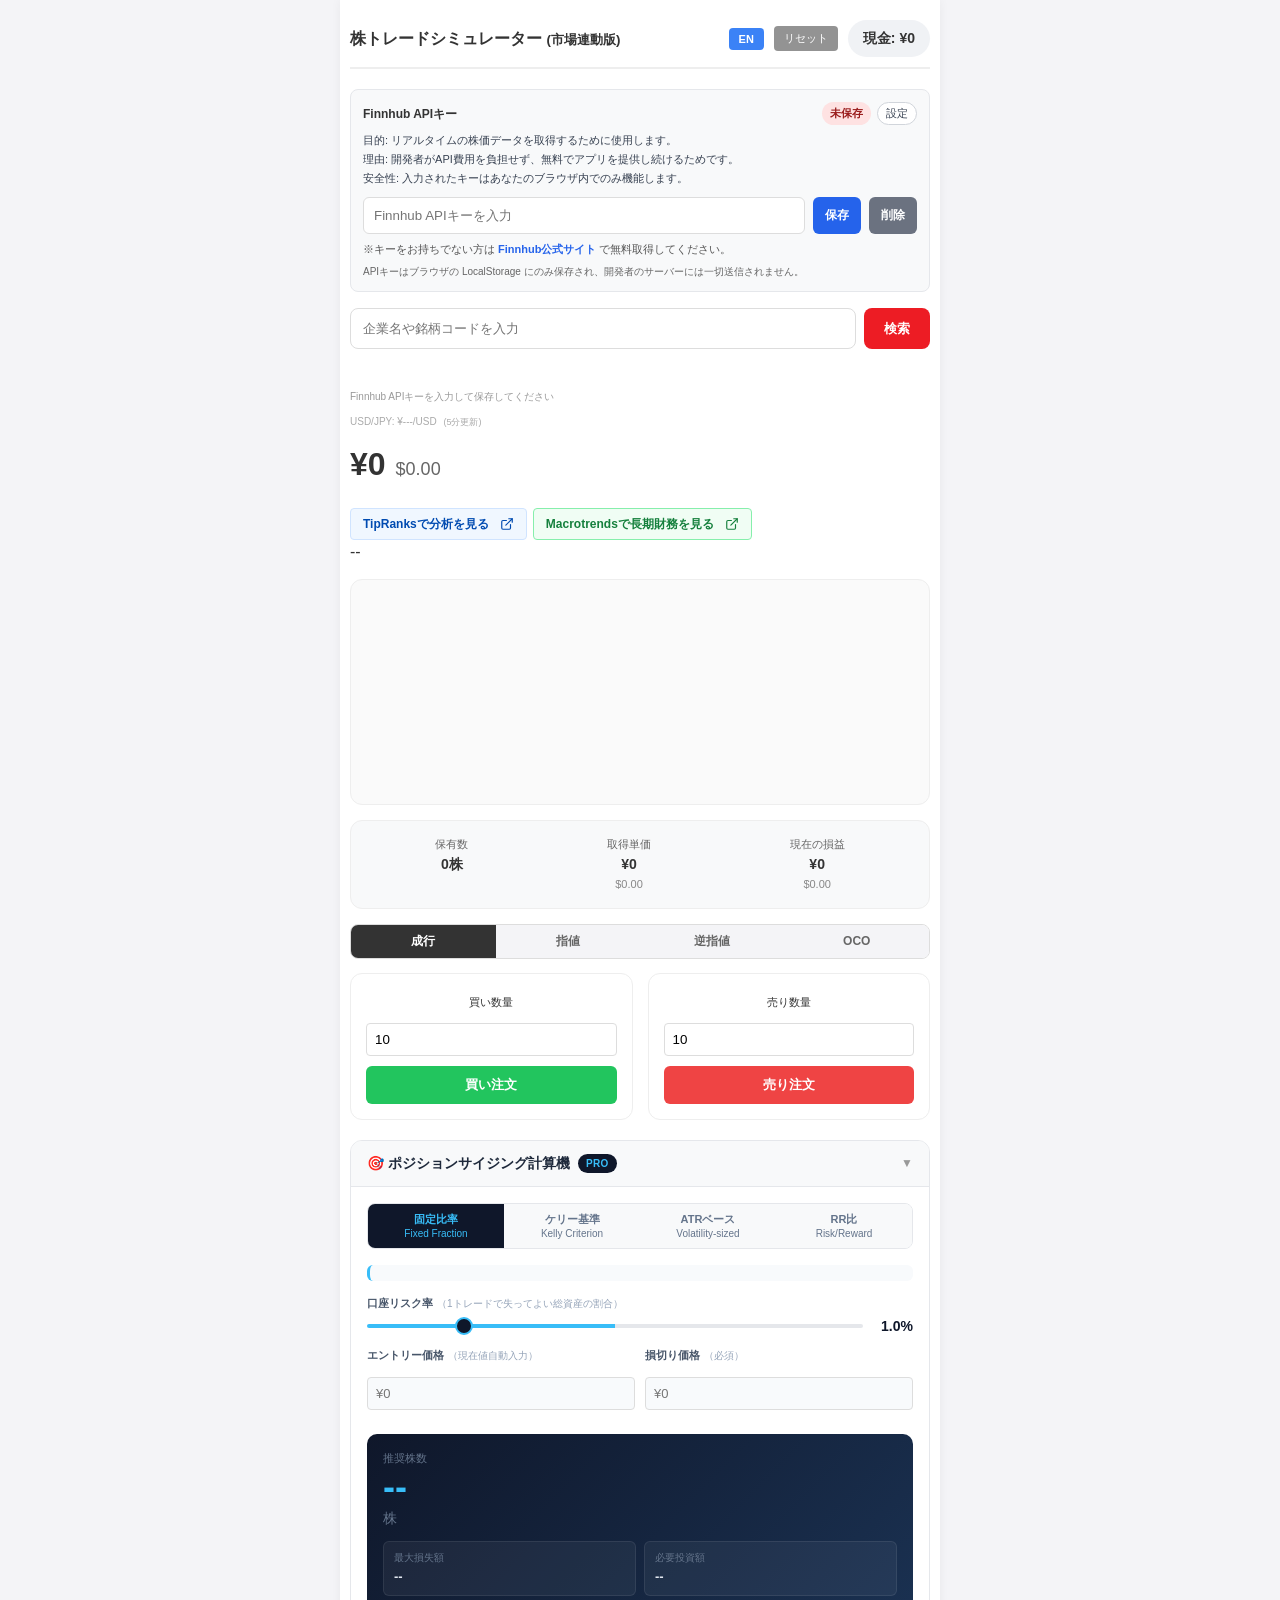
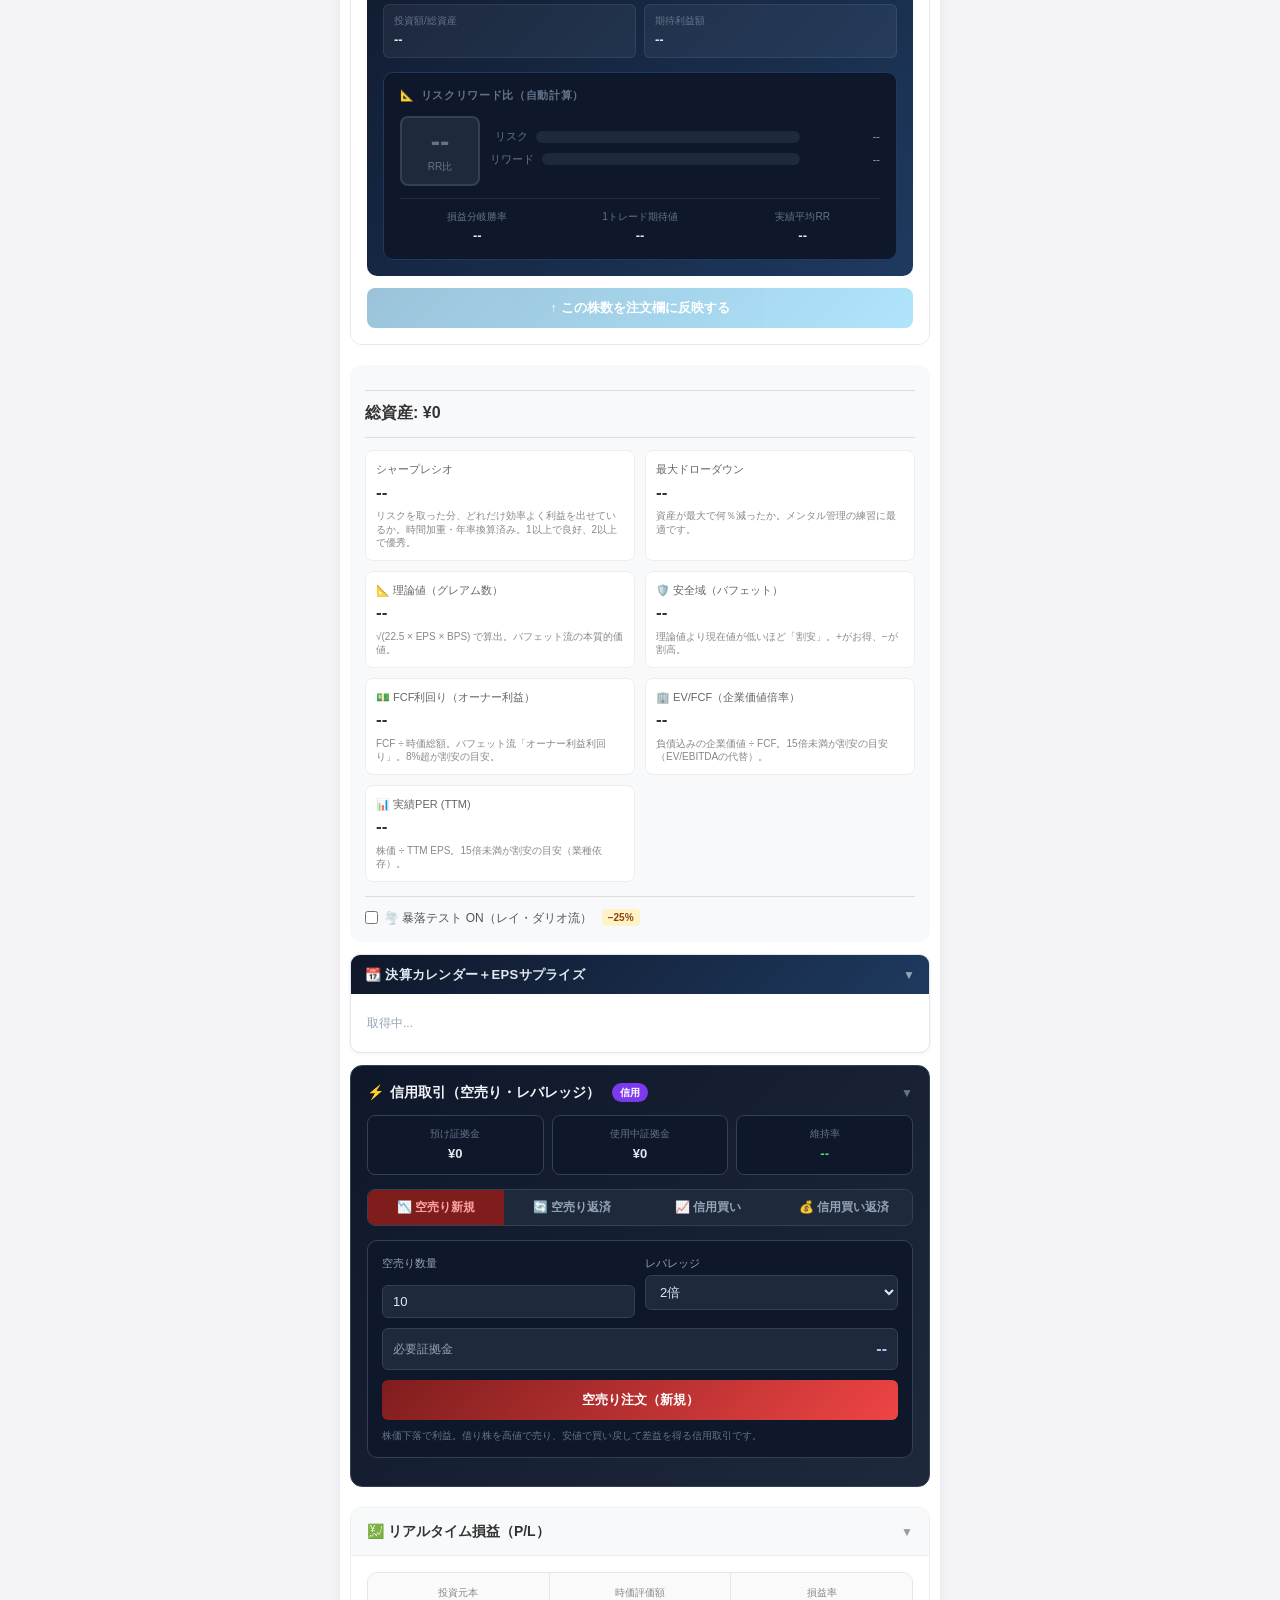
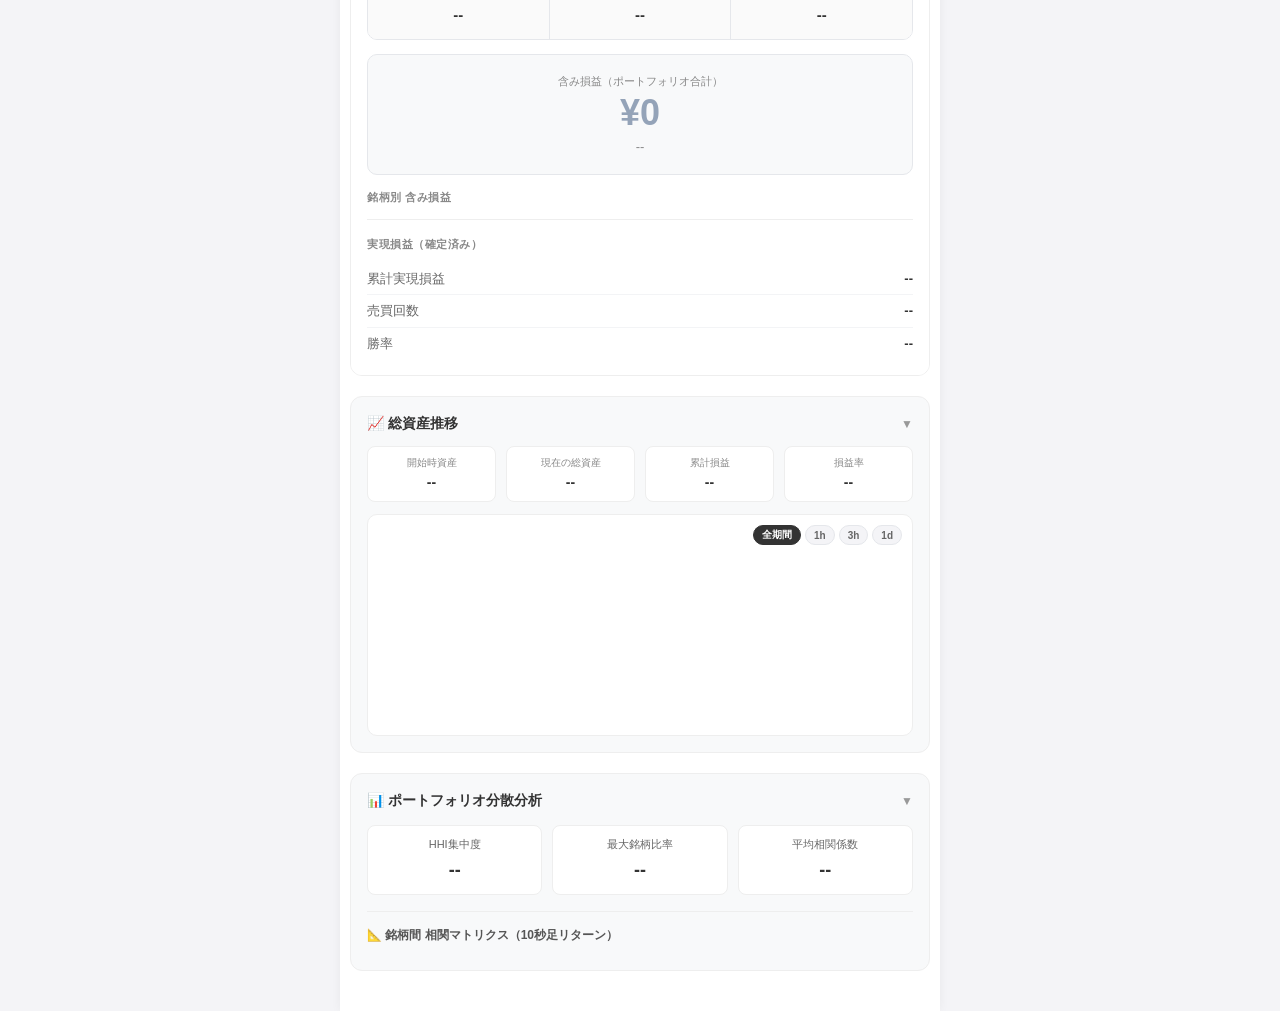
==== commit 5ee91b48: "Add files via upload" ====
--- a/index.html
+++ b/index.html
@@ -453,30 +453,38 @@
         <span class="metric-value" id="max-drawdown">--</span>
         <div class="metric-help" id="desc-drawdown">資産が最大で何％減ったか。</div>
       </div>
-      <!-- 財務指標 -->
-      <!-- ① 実績PER -->
+      <!-- バフェット流 -->
+      <div class="metric-box" id="buffett-theory-box">
+        <span class="metric-label" id="label-buffett-theory">📐 理論値（グレアム数）</span>
+        <span class="metric-value" id="buffett-theory-val">--</span>
+        <div class="metric-help" id="desc-buffett-theory">√(22.5 × EPS × BPS) で算出。バフェット流の本質的価値。</div>
+      </div>
+      <div class="metric-box" id="buffett-margin-box">
+        <span class="metric-label" id="label-buffett-margin">🛡️ 安全域（バフェット）</span>
+        <span class="metric-value" id="buffett-margin-val">--</span>
+        <div class="metric-help" id="desc-buffett-margin">理論値より現在値が低いほど「割安」。+がお得、−が割高。</div>
+      </div>
+      <!-- フォワードPER -->
+      <!-- PEGレシオ / フォワードPEG -->
+      <!-- フォワードPEG -->
+      <!-- 割安株スクリーニング指標（優先度順） -->
+      <!-- ① FCF利回り / オーナー利益利回り -->
+      <div class="metric-box" id="fcf-yield-box">
+        <span class="metric-label" id="label-fcf-yield">💵 FCF利回り（オーナー利益）</span>
+        <span class="metric-value" id="fcf-yield-val">--</span>
+        <div class="metric-help" id="desc-fcf-yield">FCF ÷ 時価総額。バフェット流「オーナー利益利回り」。8%超が割安の目安。</div>
+      </div>
+      <!-- ② EV/FCF（EV/EBITDAの代替・無料プランで取得可能） -->
+      <div class="metric-box" id="ev-ebitda-box">
+        <span class="metric-label" id="label-ev-ebitda">🏢 EV/FCF（企業価値倍率）</span>
+        <span class="metric-value" id="ev-ebitda-val">--</span>
+        <div class="metric-help" id="desc-ev-ebitda">負債込みの企業価値 ÷ FCF。15倍未満が割安の目安（EV/EBITDAの代替）。</div>
+      </div>
+      <!-- ③ 実績PER -->
       <div class="metric-box" id="trailing-per-box">
         <span class="metric-label" id="label-trailing-per">📊 実績PER (TTM)</span>
         <span class="metric-value" id="trailing-per-val">--</span>
-        <div class="metric-help" id="desc-trailing-per">株価 ÷ TTM EPS。過去12ヶ月の実績利益に基づく株価倍率。</div>
-      </div>
-      <!-- ② フォワードPER -->
-      <div class="metric-box" id="forward-per-box">
-        <span class="metric-label" id="label-forward-per">🔭 フォワードPER</span>
-        <span class="metric-value" id="forward-per-val">--</span>
-        <div class="metric-help" id="desc-forward-per">株価 ÷ アナリスト予想EPS（翌年度）。将来利益に基づく株価倍率。米国株のみ対応。</div>
-      </div>
-      <!-- ③ ROE -->
-      <div class="metric-box" id="roe-box">
-        <span class="metric-label" id="label-roe">💹 ROE（自己資本利益率）</span>
-        <span class="metric-value" id="roe-val">--</span>
-        <div class="metric-help" id="desc-roe">当期純利益 ÷ 自己資本 × 100。企業が株主資本をどれだけ効率的に運用しているかを示す。</div>
-      </div>
-      <!-- ④ PBR -->
-      <div class="metric-box" id="pbr-box">
-        <span class="metric-label" id="label-pbr">📚 PBR（株価純資産倍率）</span>
-        <span class="metric-value" id="pbr-val">--</span>
-        <div class="metric-help" id="desc-pbr">株価 ÷ 1株純資産（BPS）。1倍割れは帳簿上の解散価値以下で取引されている状態。</div>
+        <div class="metric-help" id="desc-trailing-per">株価 ÷ TTM EPS。15倍未満が割安の目安（業種依存）。</div>
       </div>
     </div>
     <!-- ダリオ流 暴落テスト トグル -->
--- a/style.css
+++ b/style.css
@@ -131,6 +131,24 @@
 .crash-result-label { font-size: 11px; color: #92400e; margin-bottom: 4px; }
 .crash-result-value { font-size: 20px; font-weight: bold; color: #c2410c; }
 .crash-result-sub { font-size: 11px; color: #b45309; margin-top: 2px; }
+
+/* バフェット流 安全域 */
+.metric-box.buffett-margin-pos .metric-value { color: #22c55e; }
+.metric-box.buffett-margin-neg .metric-value { color: #ef4444; }
+
+/* 割安スクリーニング指標（FCF Yield / EV/EBITDA / 実績PER）*/
+.metric-box.val-cheap     .metric-value { color: #22c55e; }
+.metric-box.val-fair      .metric-value { color: #f59e0b; }
+.metric-box.val-expensive .metric-value { color: #ef4444; }
+
+.val-badge {
+  display: inline-block; font-size: 10px; font-weight: bold;
+  padding: 1px 7px; border-radius: 999px; margin-left: 6px; vertical-align: middle;
+}
+.val-badge.val-cheap     { background: #dcfce7; color: #166534; }
+.val-badge.val-fair      { background: #fef3c7; color: #92400e; }
+.val-badge.val-expensive { background: #fee2e2; color: #991b1b; }
+.val-badge.val-neutral   { background: #f1f5f9; color: #64748b; }
 
 /* 資産推移グラフパネル */
 .asset-history-panel {
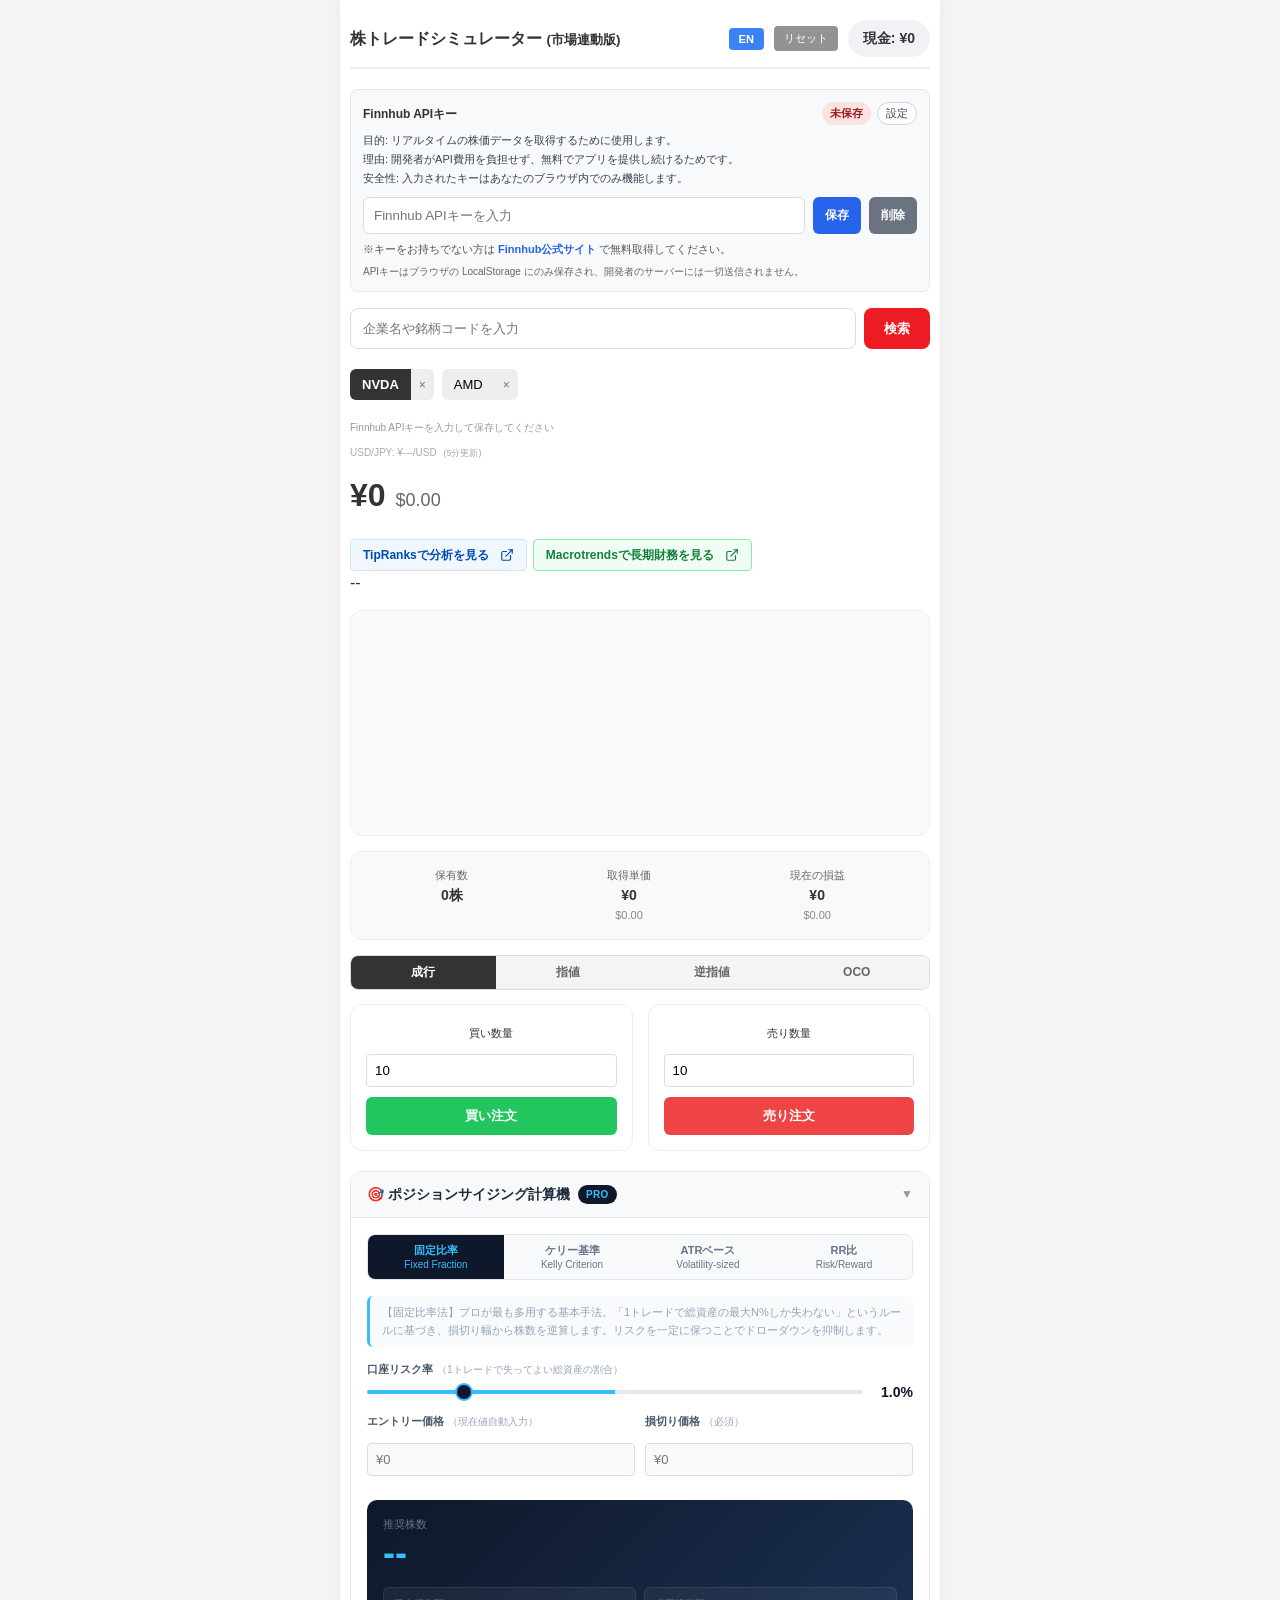
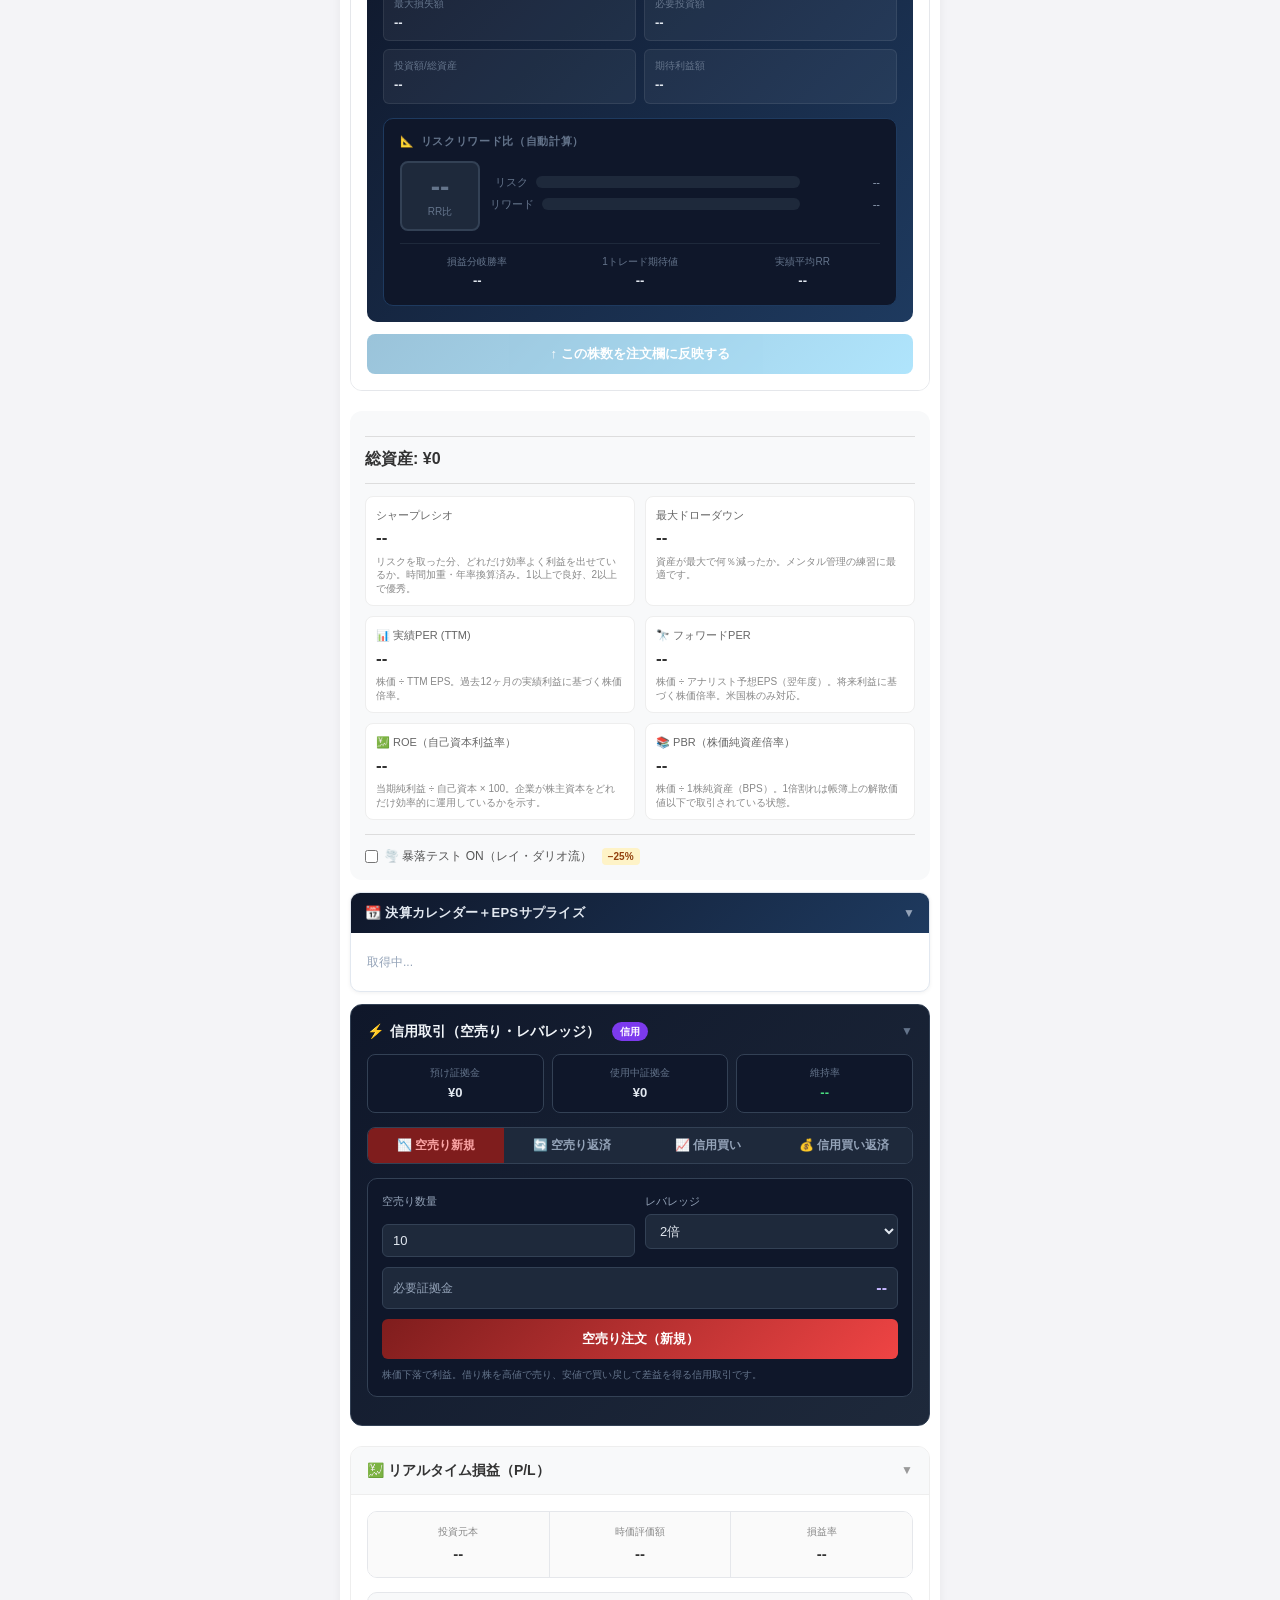
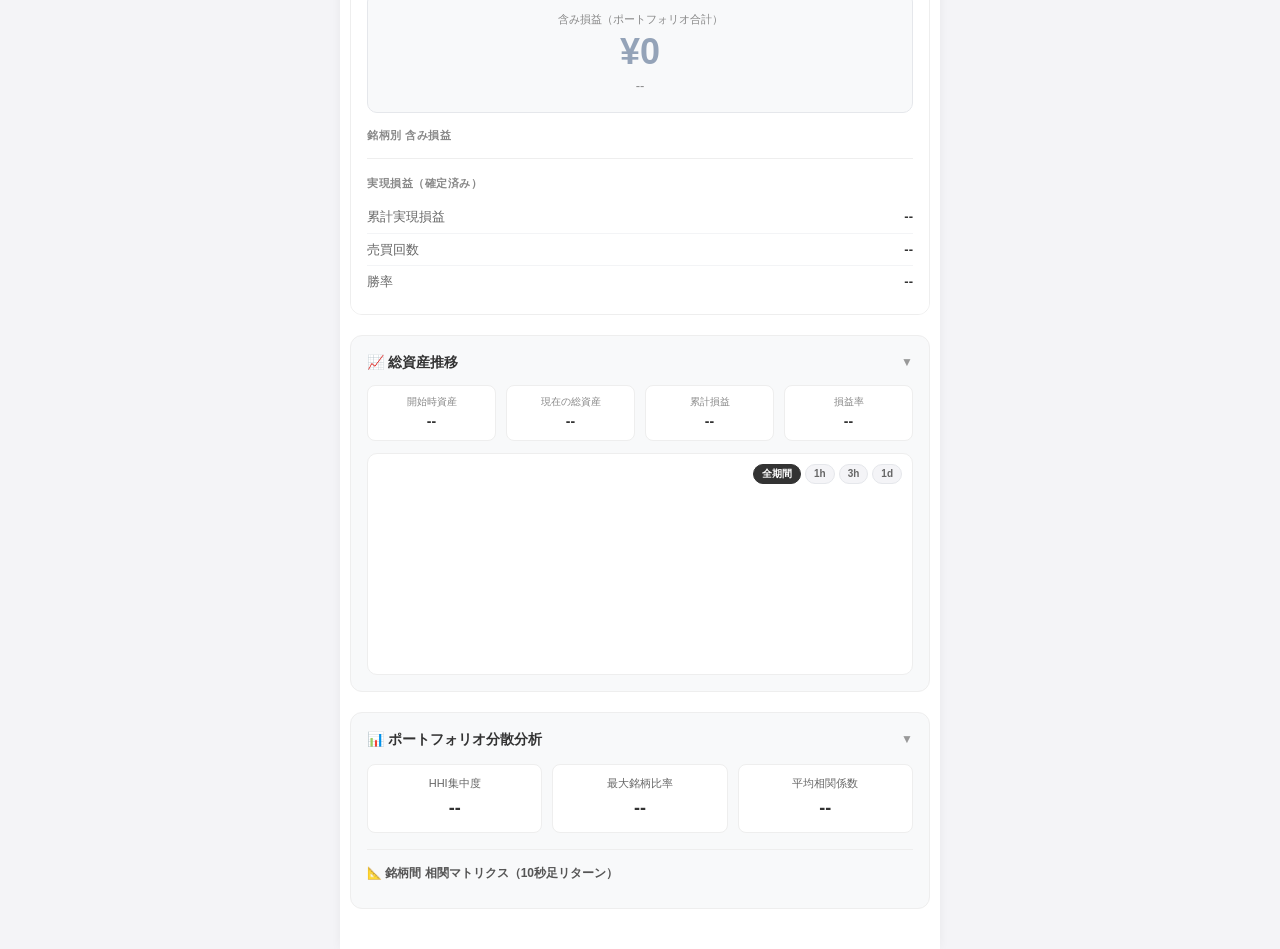
==== commit b87e0153: "Add files via upload" ====
--- a/index.html
+++ b/index.html
@@ -453,38 +453,30 @@
         <span class="metric-value" id="max-drawdown">--</span>
         <div class="metric-help" id="desc-drawdown">資産が最大で何％減ったか。</div>
       </div>
-      <!-- バフェット流 -->
-      <div class="metric-box" id="buffett-theory-box">
-        <span class="metric-label" id="label-buffett-theory">📐 理論値（グレアム数）</span>
-        <span class="metric-value" id="buffett-theory-val">--</span>
-        <div class="metric-help" id="desc-buffett-theory">√(22.5 × EPS × BPS) で算出。バフェット流の本質的価値。</div>
-      </div>
-      <div class="metric-box" id="buffett-margin-box">
-        <span class="metric-label" id="label-buffett-margin">🛡️ 安全域（バフェット）</span>
-        <span class="metric-value" id="buffett-margin-val">--</span>
-        <div class="metric-help" id="desc-buffett-margin">理論値より現在値が低いほど「割安」。+がお得、−が割高。</div>
-      </div>
-      <!-- フォワードPER -->
-      <!-- PEGレシオ / フォワードPEG -->
-      <!-- フォワードPEG -->
-      <!-- 割安株スクリーニング指標（優先度順） -->
-      <!-- ① FCF利回り / オーナー利益利回り -->
-      <div class="metric-box" id="fcf-yield-box">
-        <span class="metric-label" id="label-fcf-yield">💵 FCF利回り（オーナー利益）</span>
-        <span class="metric-value" id="fcf-yield-val">--</span>
-        <div class="metric-help" id="desc-fcf-yield">FCF ÷ 時価総額。バフェット流「オーナー利益利回り」。8%超が割安の目安。</div>
-      </div>
-      <!-- ② EV/FCF（EV/EBITDAの代替・無料プランで取得可能） -->
-      <div class="metric-box" id="ev-ebitda-box">
-        <span class="metric-label" id="label-ev-ebitda">🏢 EV/FCF（企業価値倍率）</span>
-        <span class="metric-value" id="ev-ebitda-val">--</span>
-        <div class="metric-help" id="desc-ev-ebitda">負債込みの企業価値 ÷ FCF。15倍未満が割安の目安（EV/EBITDAの代替）。</div>
-      </div>
-      <!-- ③ 実績PER -->
+      <!-- 財務指標 -->
+      <!-- ① 実績PER -->
       <div class="metric-box" id="trailing-per-box">
         <span class="metric-label" id="label-trailing-per">📊 実績PER (TTM)</span>
         <span class="metric-value" id="trailing-per-val">--</span>
-        <div class="metric-help" id="desc-trailing-per">株価 ÷ TTM EPS。15倍未満が割安の目安（業種依存）。</div>
+        <div class="metric-help" id="desc-trailing-per">株価 ÷ TTM EPS。過去12ヶ月の実績利益に基づく株価倍率。</div>
+      </div>
+      <!-- ② フォワードPER -->
+      <div class="metric-box" id="forward-per-box">
+        <span class="metric-label" id="label-forward-per">🔭 フォワードPER</span>
+        <span class="metric-value" id="forward-per-val">--</span>
+        <div class="metric-help" id="desc-forward-per">株価 ÷ アナリスト予想EPS（翌年度）。将来利益に基づく株価倍率。米国株のみ対応。</div>
+      </div>
+      <!-- ③ ROE -->
+      <div class="metric-box" id="roe-box">
+        <span class="metric-label" id="label-roe">💹 ROE（自己資本利益率）</span>
+        <span class="metric-value" id="roe-val">--</span>
+        <div class="metric-help" id="desc-roe">当期純利益 ÷ 自己資本 × 100。企業が株主資本をどれだけ効率的に運用しているかを示す。</div>
+      </div>
+      <!-- ④ PBR -->
+      <div class="metric-box" id="pbr-box">
+        <span class="metric-label" id="label-pbr">📚 PBR（株価純資産倍率）</span>
+        <span class="metric-value" id="pbr-val">--</span>
+        <div class="metric-help" id="desc-pbr">株価 ÷ 1株純資産（BPS）。1倍割れは帳簿上の解散価値以下で取引されている状態。</div>
       </div>
     </div>
     <!-- ダリオ流 暴落テスト トグル -->
--- a/style.css
+++ b/style.css
@@ -131,24 +131,6 @@
 .crash-result-label { font-size: 11px; color: #92400e; margin-bottom: 4px; }
 .crash-result-value { font-size: 20px; font-weight: bold; color: #c2410c; }
 .crash-result-sub { font-size: 11px; color: #b45309; margin-top: 2px; }
-
-/* バフェット流 安全域 */
-.metric-box.buffett-margin-pos .metric-value { color: #22c55e; }
-.metric-box.buffett-margin-neg .metric-value { color: #ef4444; }
-
-/* 割安スクリーニング指標（FCF Yield / EV/EBITDA / 実績PER）*/
-.metric-box.val-cheap     .metric-value { color: #22c55e; }
-.metric-box.val-fair      .metric-value { color: #f59e0b; }
-.metric-box.val-expensive .metric-value { color: #ef4444; }
-
-.val-badge {
-  display: inline-block; font-size: 10px; font-weight: bold;
-  padding: 1px 7px; border-radius: 999px; margin-left: 6px; vertical-align: middle;
-}
-.val-badge.val-cheap     { background: #dcfce7; color: #166534; }
-.val-badge.val-fair      { background: #fef3c7; color: #92400e; }
-.val-badge.val-expensive { background: #fee2e2; color: #991b1b; }
-.val-badge.val-neutral   { background: #f1f5f9; color: #64748b; }
 
 /* 資産推移グラフパネル */
 .asset-history-panel {
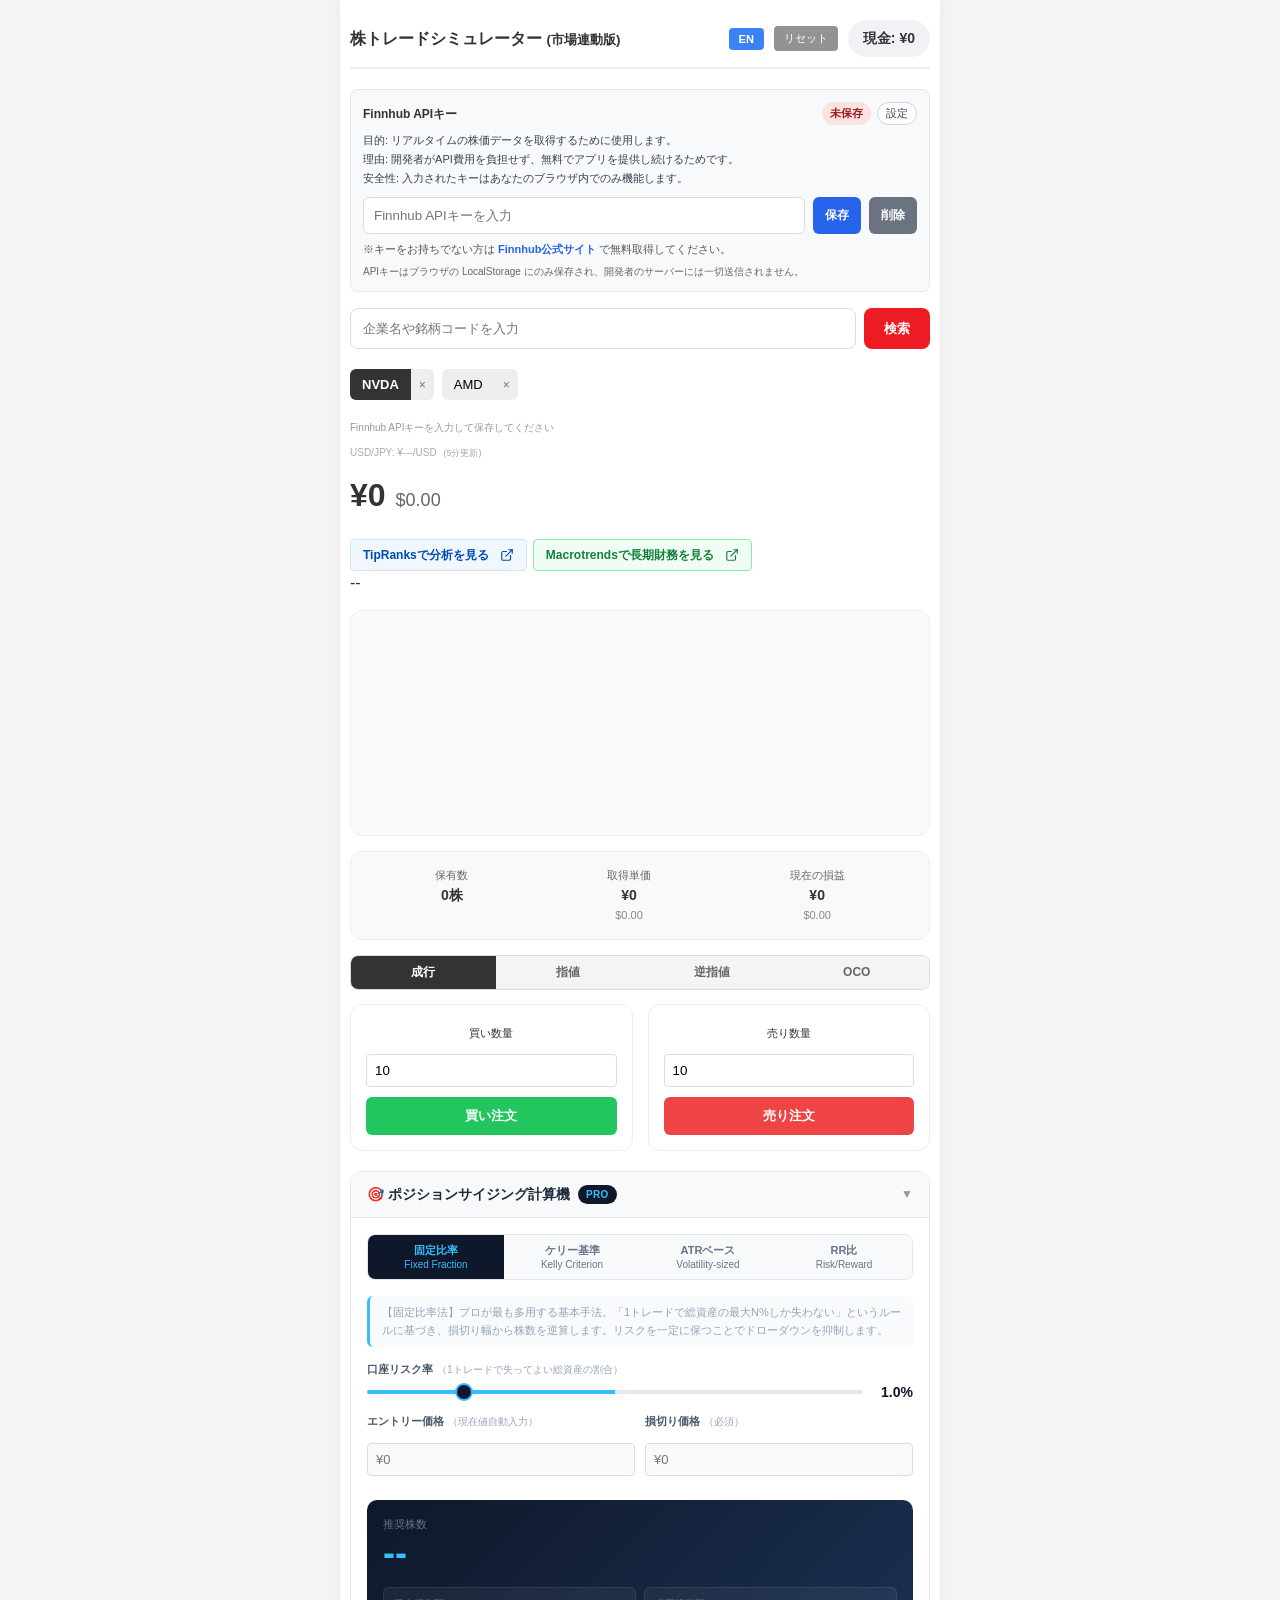
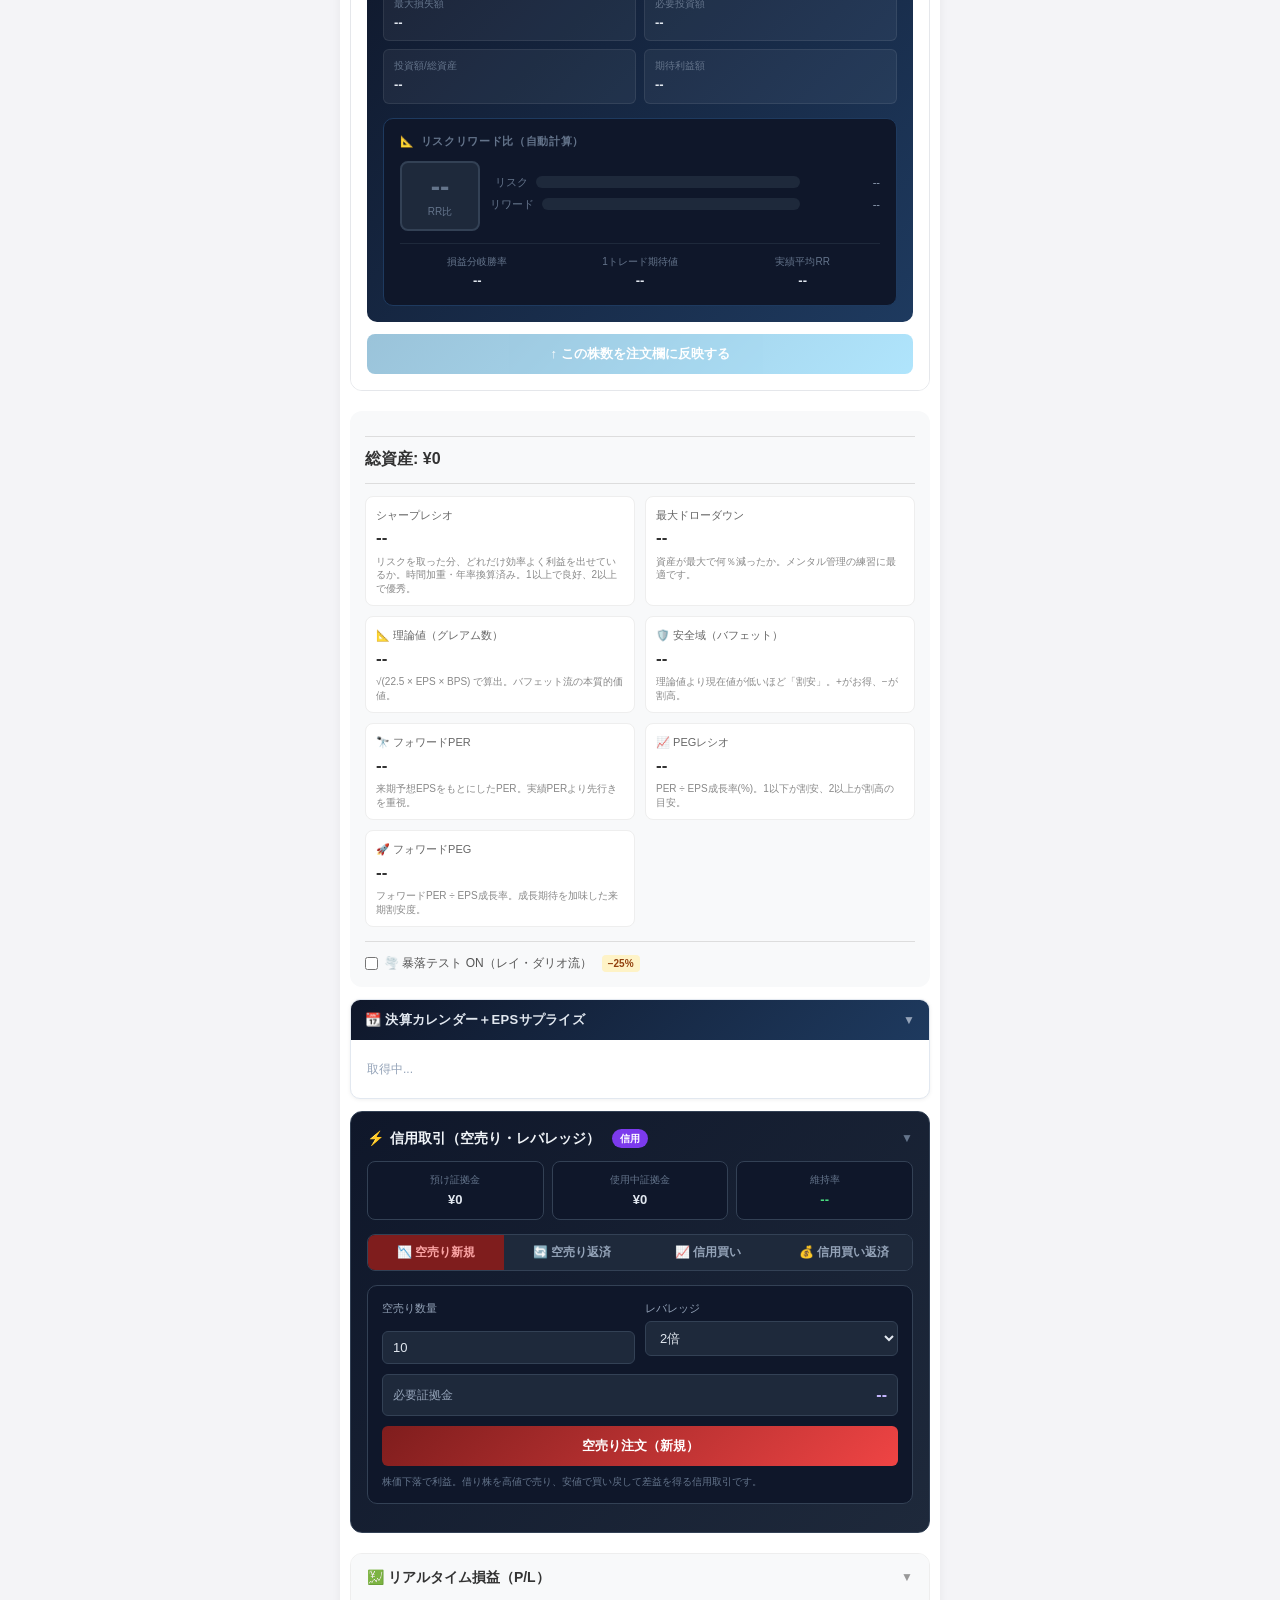
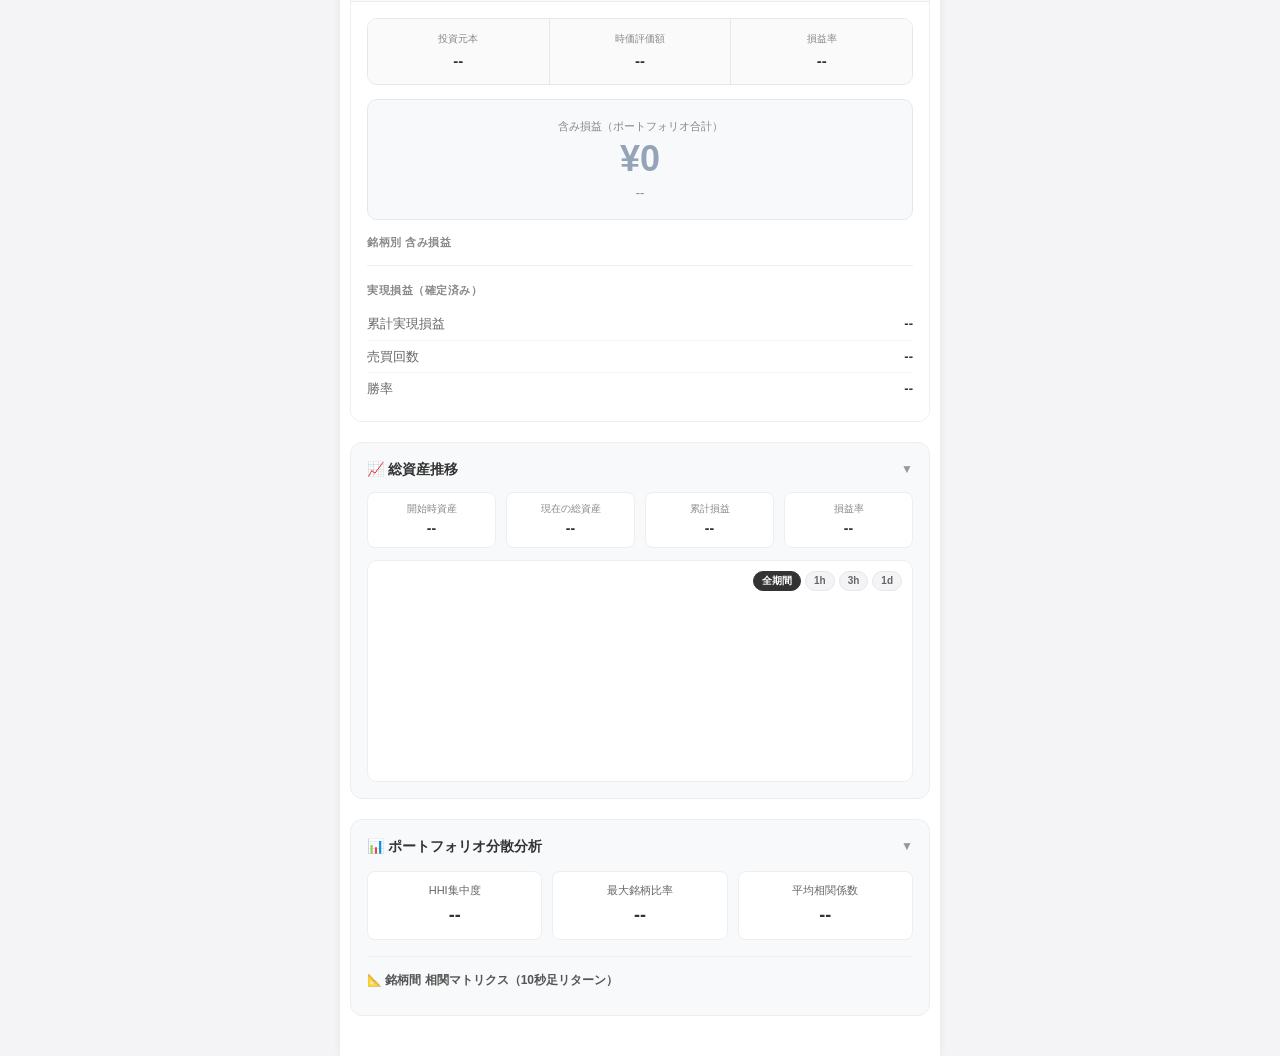
==== commit 879b85bb: "Add files via upload" ====
--- a/index.html
+++ b/index.html
@@ -453,30 +453,34 @@
         <span class="metric-value" id="max-drawdown">--</span>
         <div class="metric-help" id="desc-drawdown">資産が最大で何％減ったか。</div>
       </div>
-      <!-- 財務指標 -->
-      <!-- ① 実績PER -->
-      <div class="metric-box" id="trailing-per-box">
-        <span class="metric-label" id="label-trailing-per">📊 実績PER (TTM)</span>
-        <span class="metric-value" id="trailing-per-val">--</span>
-        <div class="metric-help" id="desc-trailing-per">株価 ÷ TTM EPS。過去12ヶ月の実績利益に基づく株価倍率。</div>
-      </div>
-      <!-- ② フォワードPER -->
+      <!-- バフェット流 -->
+      <div class="metric-box" id="buffett-theory-box">
+        <span class="metric-label" id="label-buffett-theory">📐 理論値（グレアム数）</span>
+        <span class="metric-value" id="buffett-theory-val">--</span>
+        <div class="metric-help" id="desc-buffett-theory">√(22.5 × EPS × BPS) で算出。バフェット流の本質的価値。</div>
+      </div>
+      <div class="metric-box" id="buffett-margin-box">
+        <span class="metric-label" id="label-buffett-margin">🛡️ 安全域（バフェット）</span>
+        <span class="metric-value" id="buffett-margin-val">--</span>
+        <div class="metric-help" id="desc-buffett-margin">理論値より現在値が低いほど「割安」。+がお得、−が割高。</div>
+      </div>
+      <!-- フォワードPER -->
       <div class="metric-box" id="forward-per-box">
         <span class="metric-label" id="label-forward-per">🔭 フォワードPER</span>
         <span class="metric-value" id="forward-per-val">--</span>
-        <div class="metric-help" id="desc-forward-per">株価 ÷ アナリスト予想EPS（翌年度）。将来利益に基づく株価倍率。米国株のみ対応。</div>
-      </div>
-      <!-- ③ ROE -->
-      <div class="metric-box" id="roe-box">
-        <span class="metric-label" id="label-roe">💹 ROE（自己資本利益率）</span>
-        <span class="metric-value" id="roe-val">--</span>
-        <div class="metric-help" id="desc-roe">当期純利益 ÷ 自己資本 × 100。企業が株主資本をどれだけ効率的に運用しているかを示す。</div>
-      </div>
-      <!-- ④ PBR -->
-      <div class="metric-box" id="pbr-box">
-        <span class="metric-label" id="label-pbr">📚 PBR（株価純資産倍率）</span>
-        <span class="metric-value" id="pbr-val">--</span>
-        <div class="metric-help" id="desc-pbr">株価 ÷ 1株純資産（BPS）。1倍割れは帳簿上の解散価値以下で取引されている状態。</div>
+        <div class="metric-help" id="desc-forward-per">来期予想EPSをもとにしたPER。実績PERより先行きを重視。</div>
+      </div>
+      <!-- PEGレシオ / フォワードPEG -->
+      <div class="metric-box" id="peg-ratio-box">
+        <span class="metric-label" id="label-peg-ratio">📈 PEGレシオ</span>
+        <span class="metric-value" id="peg-ratio-val">--</span>
+        <div class="metric-help" id="desc-peg-ratio">PER ÷ EPS成長率。1以下が割安の目安。</div>
+      </div>
+      <!-- フォワードPEG -->
+      <div class="metric-box" id="forward-peg-box">
+        <span class="metric-label" id="label-forward-peg">🚀 フォワードPEG</span>
+        <span class="metric-value" id="forward-peg-val">--</span>
+        <div class="metric-help" id="desc-forward-peg">フォワードPER ÷ EPS成長率。成長期待を加味した来期割安度。</div>
       </div>
     </div>
     <!-- ダリオ流 暴落テスト トグル -->
--- a/style.css
+++ b/style.css
@@ -131,6 +131,25 @@
 .crash-result-label { font-size: 11px; color: #92400e; margin-bottom: 4px; }
 .crash-result-value { font-size: 20px; font-weight: bold; color: #c2410c; }
 .crash-result-sub { font-size: 11px; color: #b45309; margin-top: 2px; }
+
+/* バフェット流 安全域 */
+.metric-box.buffett-margin-pos .metric-value { color: #22c55e; }
+.metric-box.buffett-margin-neg .metric-value { color: #ef4444; }
+
+/* PEGレシオ / フォワードPEG */
+.metric-box.peg-cheap .metric-value     { color: #22c55e; }
+.metric-box.peg-fair .metric-value      { color: #f59e0b; }
+.metric-box.peg-expensive .metric-value { color: #ef4444; }
+/* フォワードPER */
+.metric-box.fwd-per-cheap .metric-value     { color: #22c55e; }
+.metric-box.fwd-per-expensive .metric-value { color: #ef4444; }
+.peg-badge {
+  display: inline-block; font-size: 10px; font-weight: bold;
+  padding: 1px 7px; border-radius: 999px; margin-left: 6px; vertical-align: middle;
+}
+.peg-badge.cheap { background: #dcfce7; color: #166534; }
+.peg-badge.fair  { background: #fef3c7; color: #92400e; }
+.peg-badge.expensive { background: #fee2e2; color: #991b1b; }
 
 /* 資産推移グラフパネル */
 .asset-history-panel {
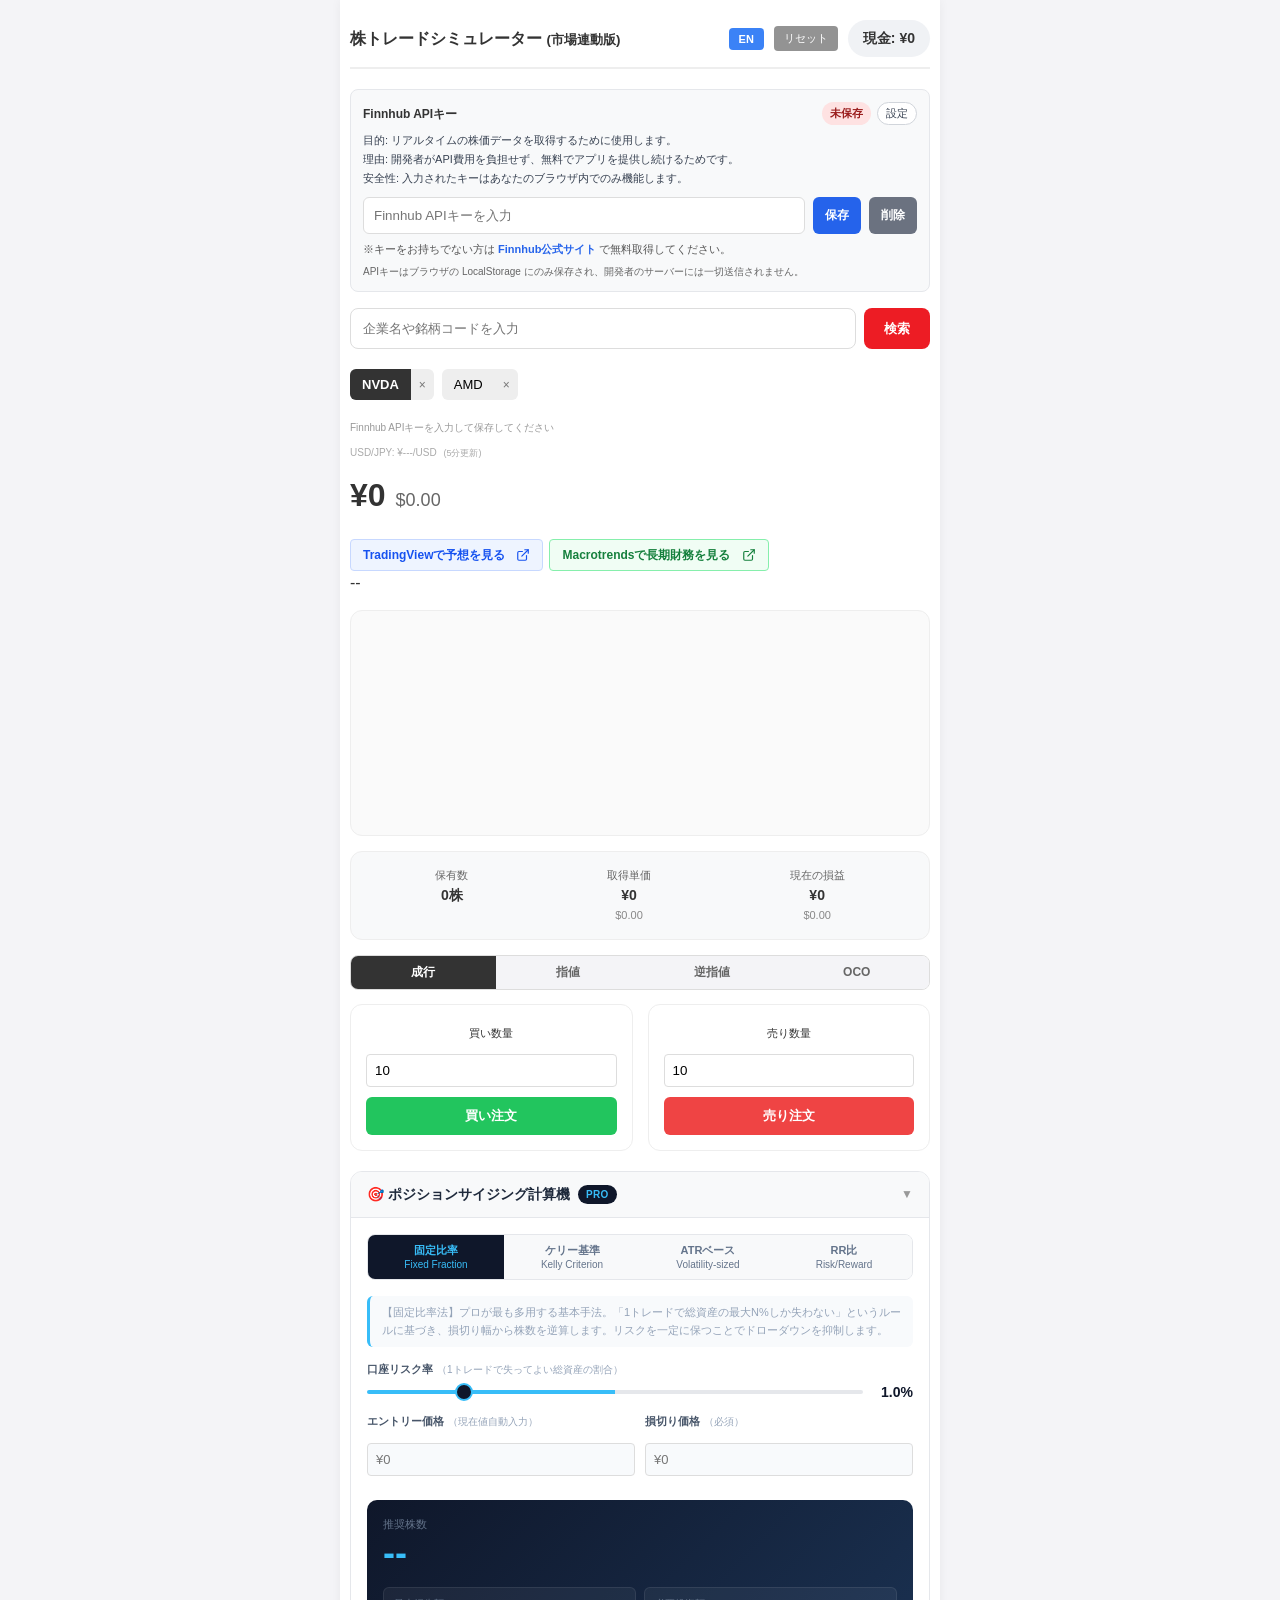
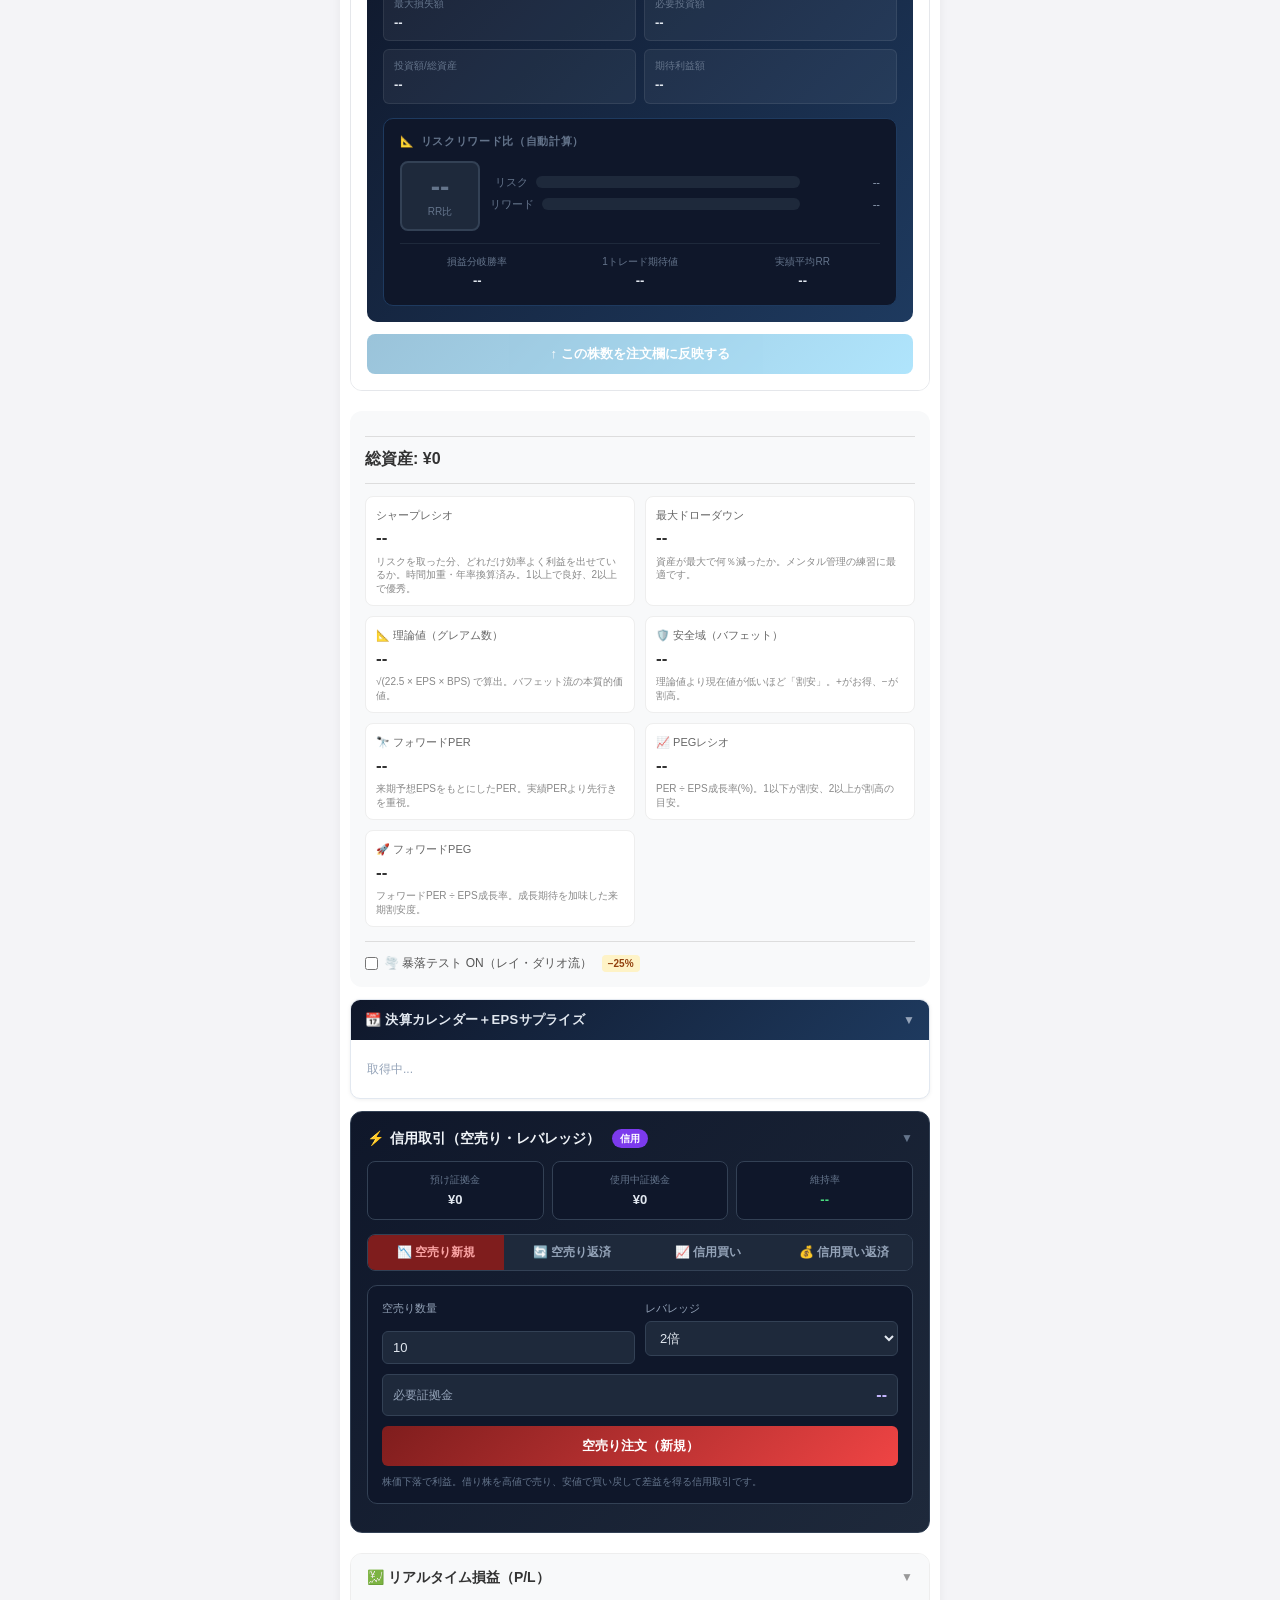
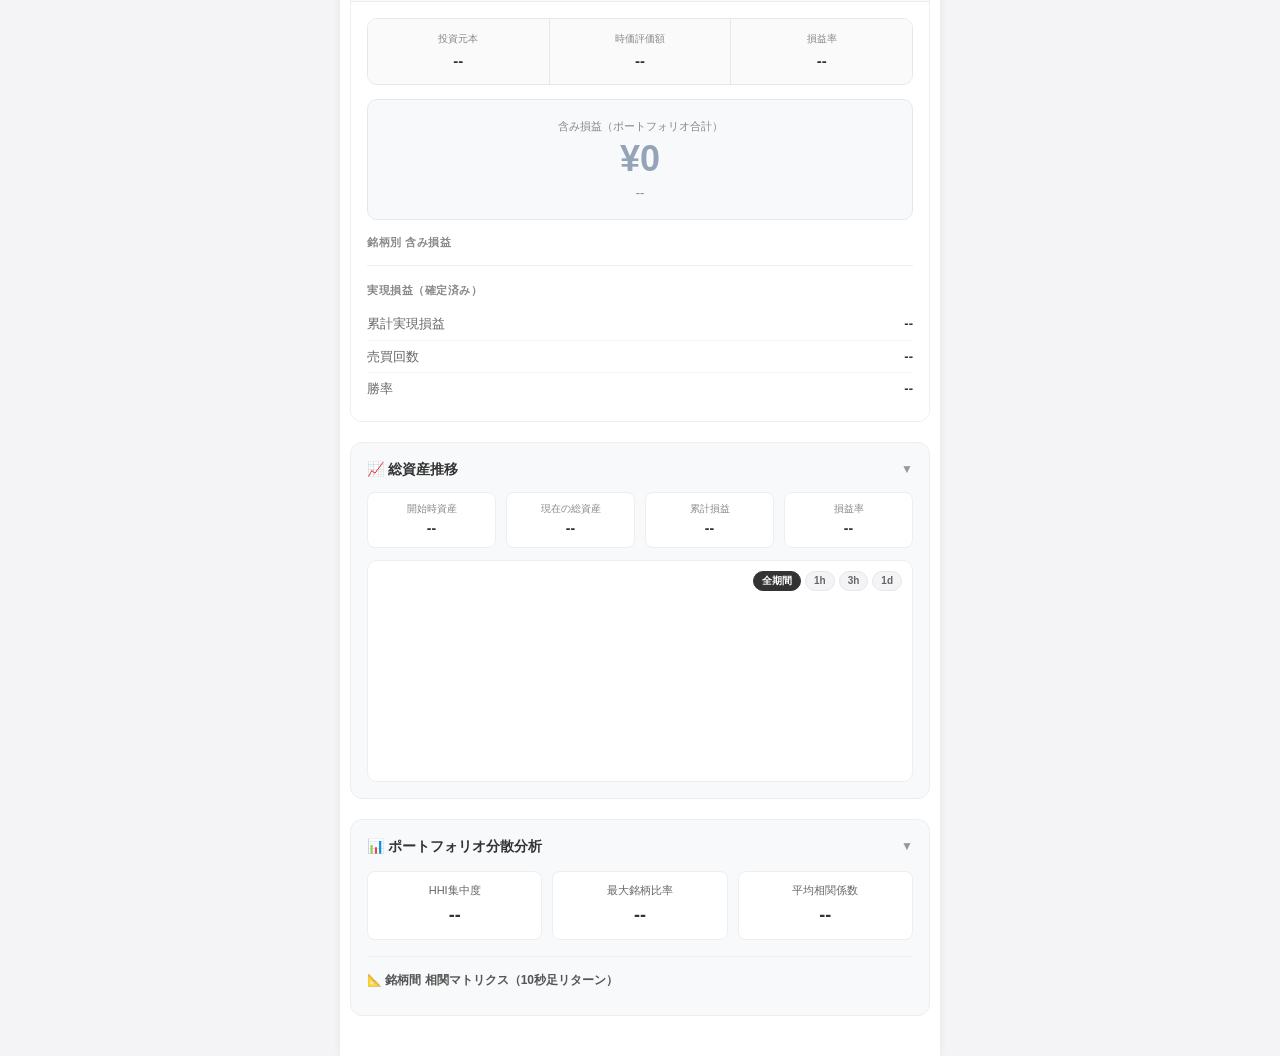
==== commit 3c2d244a: "Add files via upload" ====
--- a/index.html
+++ b/index.html
@@ -87,8 +87,8 @@
     </div>
     
 <div style="margin-top: 10px; display: flex; flex-wrap: wrap; gap: 6px;">
-  <a id="tipranks-link" href="#" target="_blank" rel="noopener noreferrer" class="external-link-btn" style="display: none;">
-    <span>TipRanksで分析を見る</span>
+  <a id="tradingview-forecast-link" href="#" target="_blank" rel="noopener noreferrer" class="external-link-btn tradingview-btn" style="display: none;">
+    <span>TradingViewで予想を見る</span>
     <svg width="14" height="14" viewBox="0 0 24 24" fill="none" stroke="currentColor" stroke-width="2" stroke-linecap="round" stroke-linejoin="round" style="margin-left: 5px;">
       <path d="M18 13v6a2 2 0 0 1-2 2H5a2 2 0 0 1-2-2V8a2 2 0 0 1 2-2h6"></path>
       <polyline points="15 3 21 3 21 9"></polyline>
--- a/style.css
+++ b/style.css
@@ -742,7 +742,7 @@
 .pl-hero.profit { animation: pl-pulse-profit 2.5s ease infinite; }
 .pl-hero.loss   { animation: pl-pulse-loss   2.5s ease infinite; }
 
-/* TipRanksボタンのデザイン */
+/* 外部リンクボタンの基本デザイン */
 .external-link-btn {
   display: inline-flex;
   align-items: center;
@@ -973,7 +973,19 @@
 .eps-legend-miss { color: #dc2626; font-weight: bold; }
 .eps-legend-note { color: #94a3b8; }
 
-/* Macrotrends リンクボタン（TipRanksと差別化） */
+/* TradingView リンクボタン（ブランドカラーで差別化） */
+.tradingview-btn {
+  background-color: #eef4ff;
+  color: #1652f0;
+  border-color: #c7d8ff;
+}
+.tradingview-btn:hover {
+  background-color: #1652f0;
+  color: #ffffff;
+  box-shadow: 0 2px 4px rgba(0,0,0,0.1);
+}
+
+/* Macrotrends リンクボタン（TradingViewと差別化） */
 .macrotrends-btn {
   background-color: #f0fdf4;
   color: #15803d;
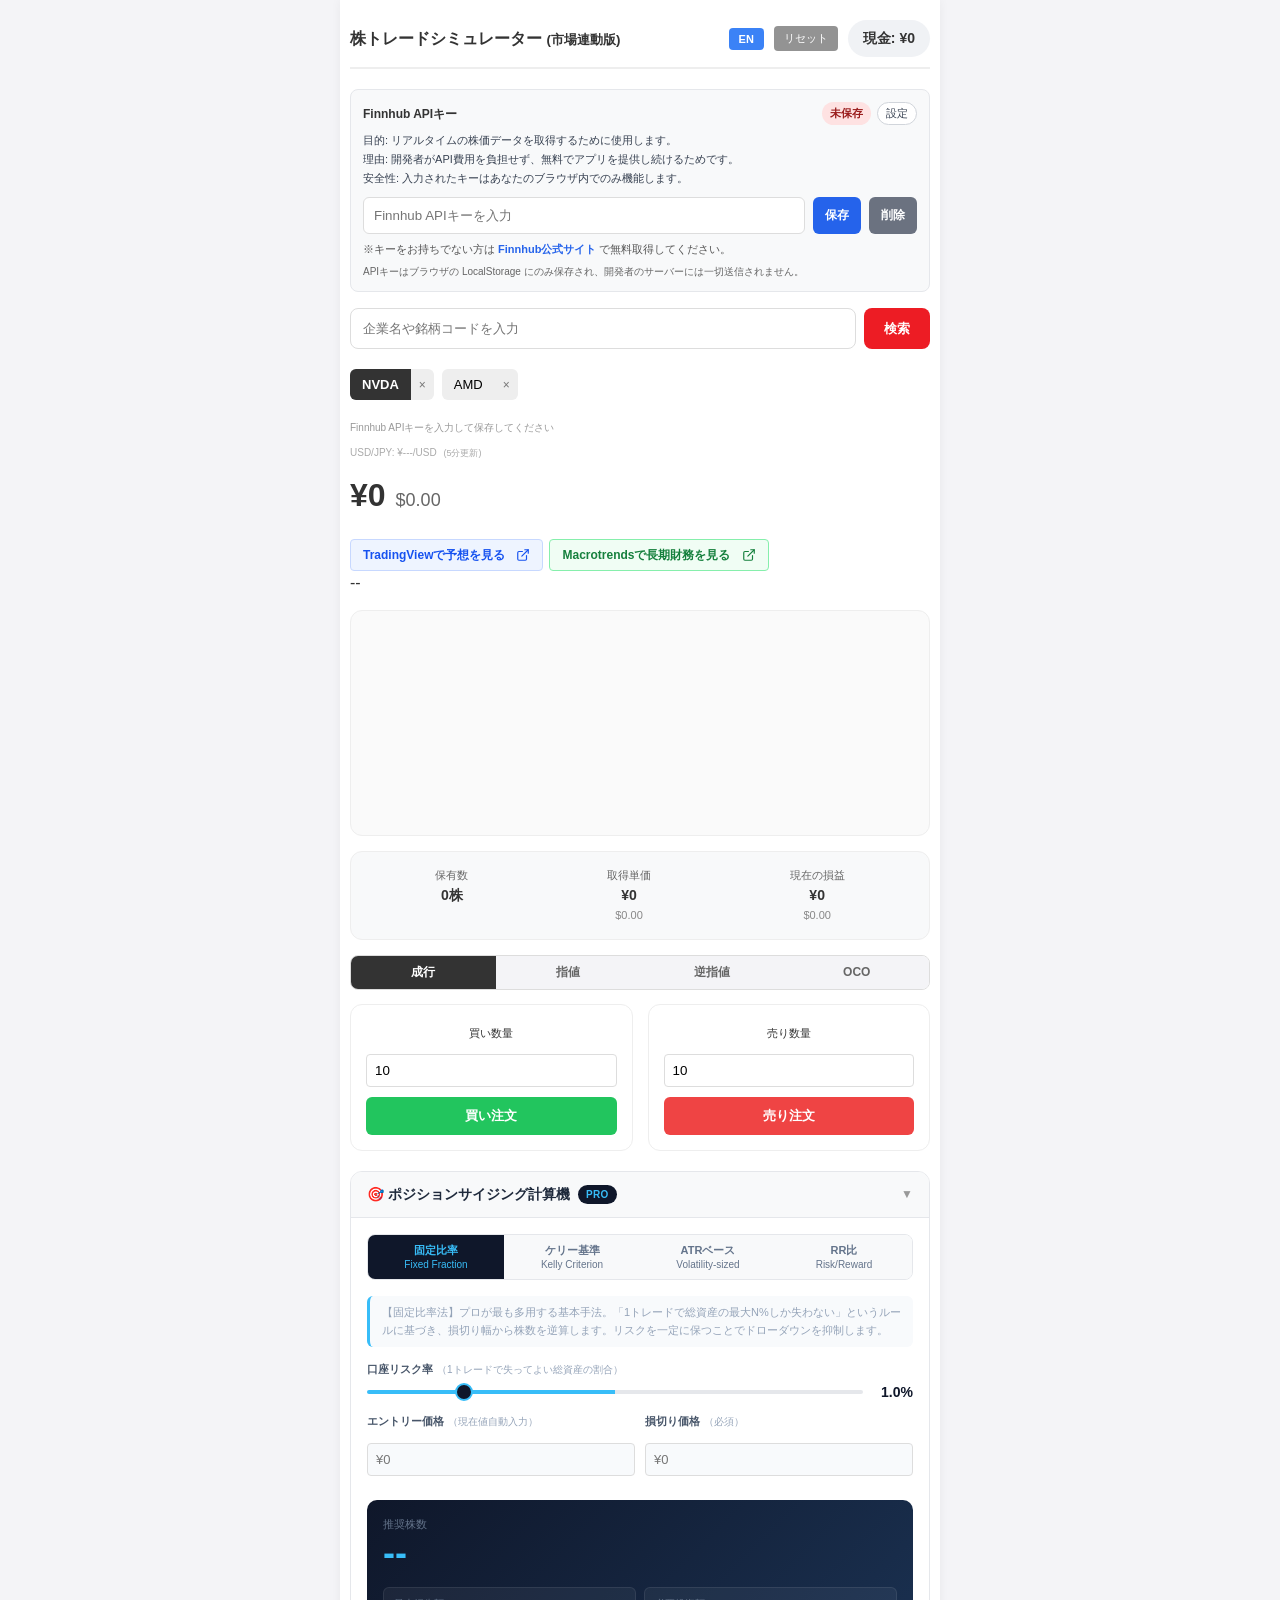
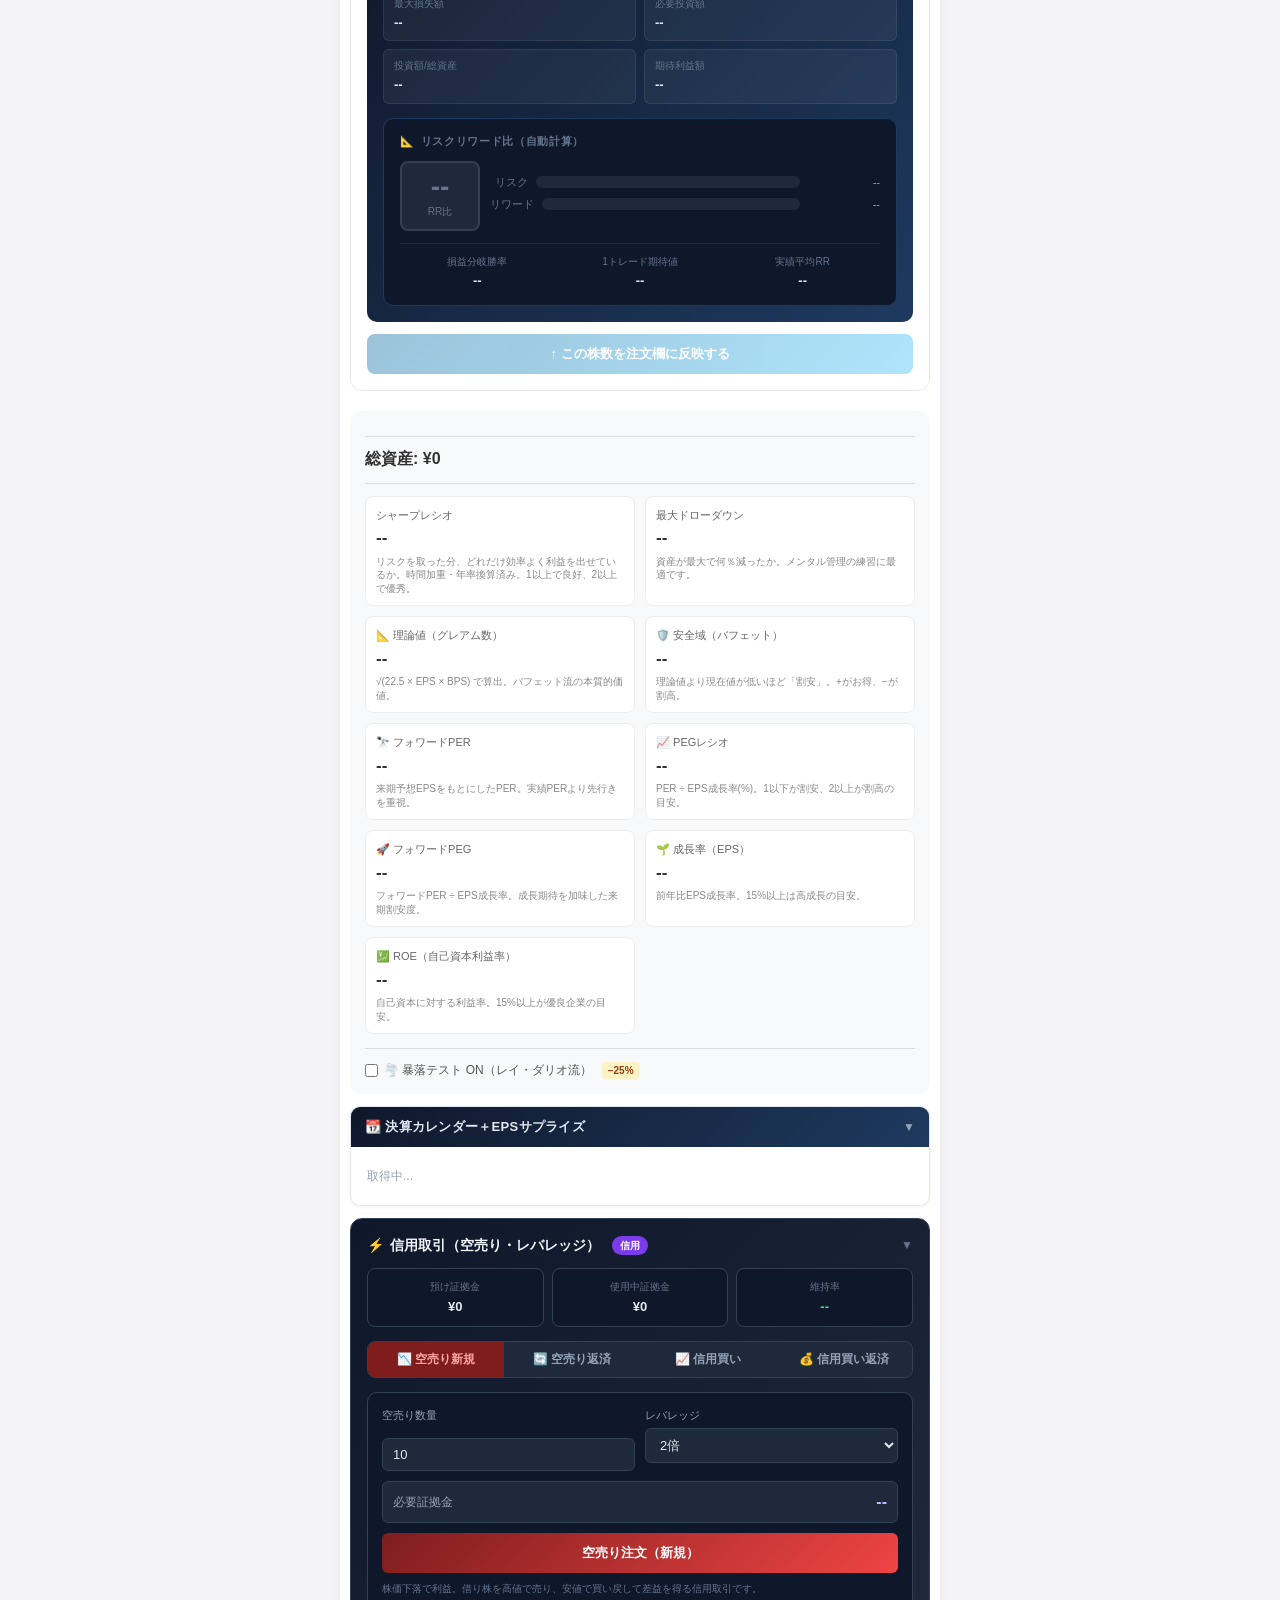
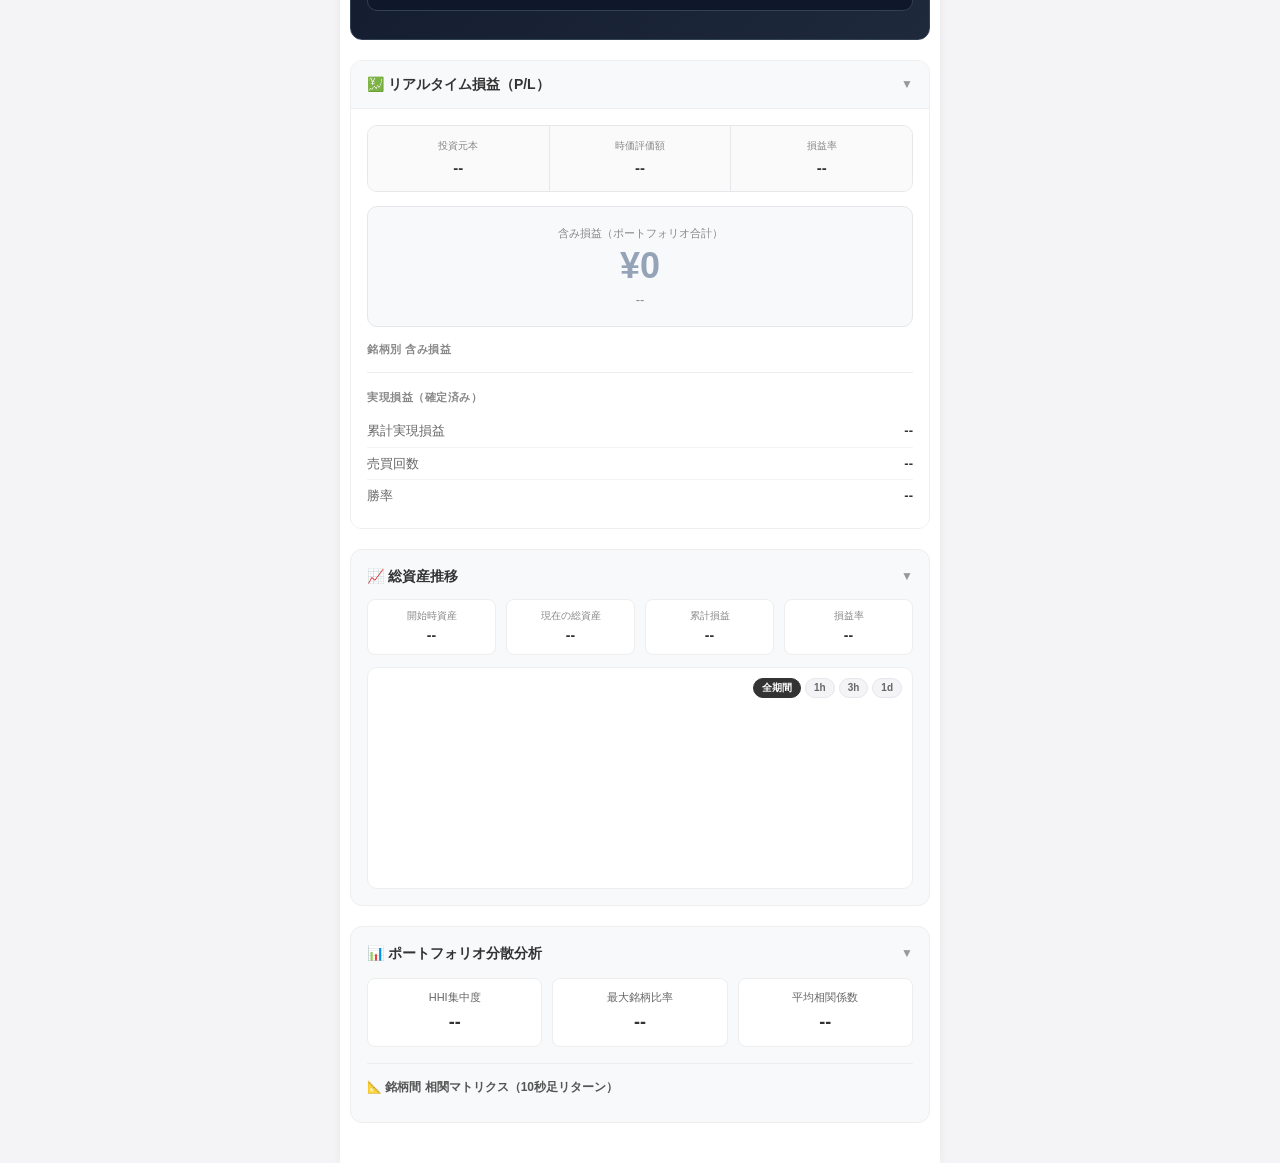
==== commit 1f1d5034: "Add files via upload" ====
--- a/index.html
+++ b/index.html
@@ -482,6 +482,18 @@
         <span class="metric-value" id="forward-peg-val">--</span>
         <div class="metric-help" id="desc-forward-peg">フォワードPER ÷ EPS成長率。成長期待を加味した来期割安度。</div>
       </div>
+      <!-- 成長率（EPS成長率、代替で売上成長率） -->
+      <div class="metric-box" id="growth-rate-box">
+        <span class="metric-label" id="label-growth-rate">🌱 成長率（EPS）</span>
+        <span class="metric-value" id="growth-rate-val">--</span>
+        <div class="metric-help" id="desc-growth-rate">前年比EPS成長率。15%以上は高成長の目安。</div>
+      </div>
+      <!-- ROE（自己資本利益率） -->
+      <div class="metric-box" id="roe-box">
+        <span class="metric-label" id="label-roe">💹 ROE（自己資本利益率）</span>
+        <span class="metric-value" id="roe-val">--</span>
+        <div class="metric-help" id="desc-roe">自己資本に対する利益率。15%以上が優良企業の目安。</div>
+      </div>
     </div>
     <!-- ダリオ流 暴落テスト トグル -->
     <div class="crash-toggle-area">
--- a/style.css
+++ b/style.css
@@ -1005,9 +1005,14 @@
 
 @media (max-width: 480px) {
 
+  /* 文字サイズ全体を底上げするベースライン（em/rem未使用の細かいテキストにも効くよう主要クラスを個別に上書き）*/
+  body {
+    font-size: 15px;
+  }
+
   /* ─── アプリ全体 ─── */
   #app {
-    padding: 12px 10px;
+    padding: 10px 10px;
     max-width: 100%;
   }
 
@@ -1015,25 +1020,25 @@
   .header {
     flex-wrap: wrap;
     gap: 8px;
-    margin-bottom: 14px;
-    padding-bottom: 8px;
+    margin-bottom: 16px;
+    padding-bottom: 10px;
   }
   #app-title {
-    font-size: 13px;
+    font-size: 18px;
     flex: 1 1 100%;  /* 1行目に銘柄名 */
   }
   .header-right {
     flex: 1 1 100%;
     justify-content: flex-end;
-    gap: 6px;
+    gap: 8px;
   }
   .cash-badge {
-    font-size: 12px;
-    padding: 6px 10px;
+    font-size: 15px;
+    padding: 8px 14px;
   }
   .btn-reset, .btn-lang {
-    padding: 5px 8px;
-    font-size: 11px;
+    padding: 8px 12px;
+    font-size: 13px;
   }
 
   /* ─── 検索エリア ─── */
@@ -1046,34 +1051,45 @@
   }
   .btn-api-save, .btn-api-delete {
     flex: 1;
-    padding: 8px 0;
-  }
+    padding: 10px 0;
+    font-size: 13px;
+  }
+  .api-key-title { font-size: 13px; }
+  .api-key-status { font-size: 12px; }
+  .api-key-explain,
+  .api-key-help,
+  .api-key-note { font-size: 12px; }
+  #stock-search { font-size: 16px; }
+  #searchResultList li { font-size: 15px; padding: 13px; }
+
+  /* ─── 市場ステータス・為替 ─── */
+  .sync-status { font-size: 12px; }
 
   /* ─── 価格表示 ─── */
   .price-display {
-    font-size: 26px;
+    font-size: 40px;
     flex-wrap: wrap;
-    gap: 6px;
+    gap: 8px;
   }
   .sub-price {
-    font-size: 15px;
+    font-size: 21px;
   }
   .price-change {
-    font-size: 14px;
+    font-size: 17px;
   }
 
   /* ─── チャート ─── */
   canvas {
-    height: 180px;
+    height: 200px;
   }
   #asset-history-canvas {
-    height: 150px;
+    height: 170px;
   }
 
   /* ─── ポジション情報 ─── */
   .position-info {
-    padding: 10px 8px;
-    gap: 4px;
+    padding: 12px 10px;
+    gap: 6px;
     flex-wrap: wrap;
   }
   .position-info > div {
@@ -1081,13 +1097,16 @@
     min-width: 90px;
   }
   .info-value {
-    font-size: 12px;
+    font-size: 14px;
+  }
+  .info-label {
+    font-size: 11px;
   }
 
   /* ─── 注文タイプタブ ─── */
   .order-type-tab {
-    font-size: 11px;
-    padding: 8px 2px;
+    font-size: 13px;
+    padding: 10px 4px;
   }
 
   /* ─── トレードパネル（買い/売り 2カラム） ─── */
@@ -1096,11 +1115,11 @@
     gap: 8px;
   }
   .trade-card {
-    padding: 10px 8px;
+    padding: 12px 10px;
   }
   .btn-buy, .btn-sell {
-    padding: 12px 6px;
-    font-size: 13px;
+    padding: 14px 6px;
+    font-size: 15px;
   }
 
   /* ─── OCOパネル ─── */
@@ -1115,8 +1134,8 @@
   }
   .psz-method-tab {
     flex: 1 1 45%;
-    font-size: 10px;
-    padding: 7px 4px;
+    font-size: 12px;
+    padding: 9px 4px;
   }
   .psz-inputs {
     grid-template-columns: 1fr;
@@ -1128,7 +1147,7 @@
     grid-template-columns: 1fr 1fr;
   }
   .psz-result-value {
-    font-size: 28px;
+    font-size: 32px;
   }
 
   /* ─── RRビジュアルパネル ─── */
@@ -1140,7 +1159,7 @@
     width: 100%;
     flex-direction: row;
     gap: 10px;
-    padding: 8px 12px;
+    padding: 10px 14px;
   }
   .rr-stats-row {
     grid-template-columns: 1fr 1fr;
@@ -1158,12 +1177,12 @@
     -webkit-overflow-scrolling: touch;
   }
   .holdings-table {
-    min-width: 380px;
-    font-size: 11px;
+    min-width: 420px;
+    font-size: 13px;
   }
   .holdings-table th,
   .holdings-table td {
-    padding: 6px 5px;
+    padding: 8px 6px;
   }
 
   /* ─── 資産推移パネル ─── */
@@ -1171,14 +1190,14 @@
     gap: 6px;
   }
   .ah-stat {
-    min-width: 70px;
-    padding: 6px 6px;
+    min-width: 76px;
+    padding: 7px 7px;
   }
   .ah-stat-label {
-    font-size: 9px;
+    font-size: 10px;
   }
   .ah-stat-value {
-    font-size: 12px;
+    font-size: 14px;
   }
 
   /* ─── 分散分析 ─── */
@@ -1197,7 +1216,8 @@
     -webkit-overflow-scrolling: touch;
   }
   .corr-table {
-    min-width: 280px;
+    min-width: 300px;
+    font-size: 12px;
   }
 
   /* ─── 信用取引パネル ─── */
@@ -1206,18 +1226,18 @@
   }
   .margin-trade-tab {
     flex: 1 1 48%;
-    font-size: 11px;
-    padding: 9px 4px;
+    font-size: 12px;
+    padding: 10px 4px;
     text-align: center;
   }
   .margin-summary {
     grid-template-columns: 1fr 1fr 1fr;
   }
   .margin-stat-label {
-    font-size: 9px;
+    font-size: 10px;
   }
   .margin-stat-value {
-    font-size: 12px;
+    font-size: 14px;
   }
   .margin-form-row {
     grid-template-columns: 1fr;
@@ -1231,19 +1251,19 @@
   }
   .pl-summary-cell {
     flex: 1 1 30%;
-    padding: 8px 6px;
+    padding: 9px 6px;
   }
   .pl-summary-label {
-    font-size: 9px;
+    font-size: 10px;
   }
   .pl-summary-value {
-    font-size: 13px;
+    font-size: 15px;
   }
   .pl-hero-value {
-    font-size: 28px;
+    font-size: 34px;
   }
   .pl-row-right {
-    min-width: 76px;
+    min-width: 80px;
   }
 
   /* ─── タブ（銘柄） ─── */
@@ -1251,21 +1271,40 @@
     gap: 6px;
   }
   .tab {
-    font-size: 12px;
-    padding: 7px 10px;
-  }
-
-  /* ─── 外部リンクボタン ─── */
+    font-size: 15px;
+    padding: 10px 14px;
+  }
+
+  /* ─── 外部リンクボタン（横並び2列で幅いっぱいに広げる）─── */
   .external-link-btn {
-    font-size: 11px;
-    padding: 5px 9px;
-  }
+    font-size: 14px;
+    padding: 10px 12px;
+    flex: 1 1 auto;
+    justify-content: center;
+  }
+
+  /* ─── 決算カレンダー＋EPSサプライズ パネル ─── */
+  .earnings-panel-title { font-size: 14px; }
+  .earnings-section-title { font-size: 12px; }
+  .earnings-next-row { font-size: 14px; }
+  .earnings-date-badge { font-size: 14px; }
+  .earnings-days-left { font-size: 13px; }
+  .earnings-est { font-size: 13px; }
+  .eps-beat-rate { font-size: 13px; }
+  .eps-surprise-pct { font-size: 10px; }
+  .eps-bar-period { font-size: 9px; }
+  .eps-bar-actual { font-size: 10px; }
+  .eps-legend { font-size: 11px; }
+
+  /* ─── 注文一覧バッジ ─── */
+  .order-badge { font-size: 11px; }
+  .order-detail { font-size: 13px; }
 
   /* ─── タッチターゲット全般（44px以上を確保） ─── */
   .btn-buy, .btn-sell, .btn-oco,
   .btn-short, .btn-margin-buy, .btn-cover, .btn-close-long,
   .btn-psz-apply, .btn-search {
-    min-height: 44px;
+    min-height: 46px;
   }
   button, input, select {
     -webkit-tap-highlight-color: transparent;
@@ -1288,8 +1327,8 @@
   /* ─── トースト通知位置 ─── */
   .order-triggered-toast {
     bottom: 16px;
-    font-size: 12px;
-    padding: 8px 16px;
+    font-size: 14px;
+    padding: 10px 18px;
     width: 90vw;
     max-width: 90vw;
   }
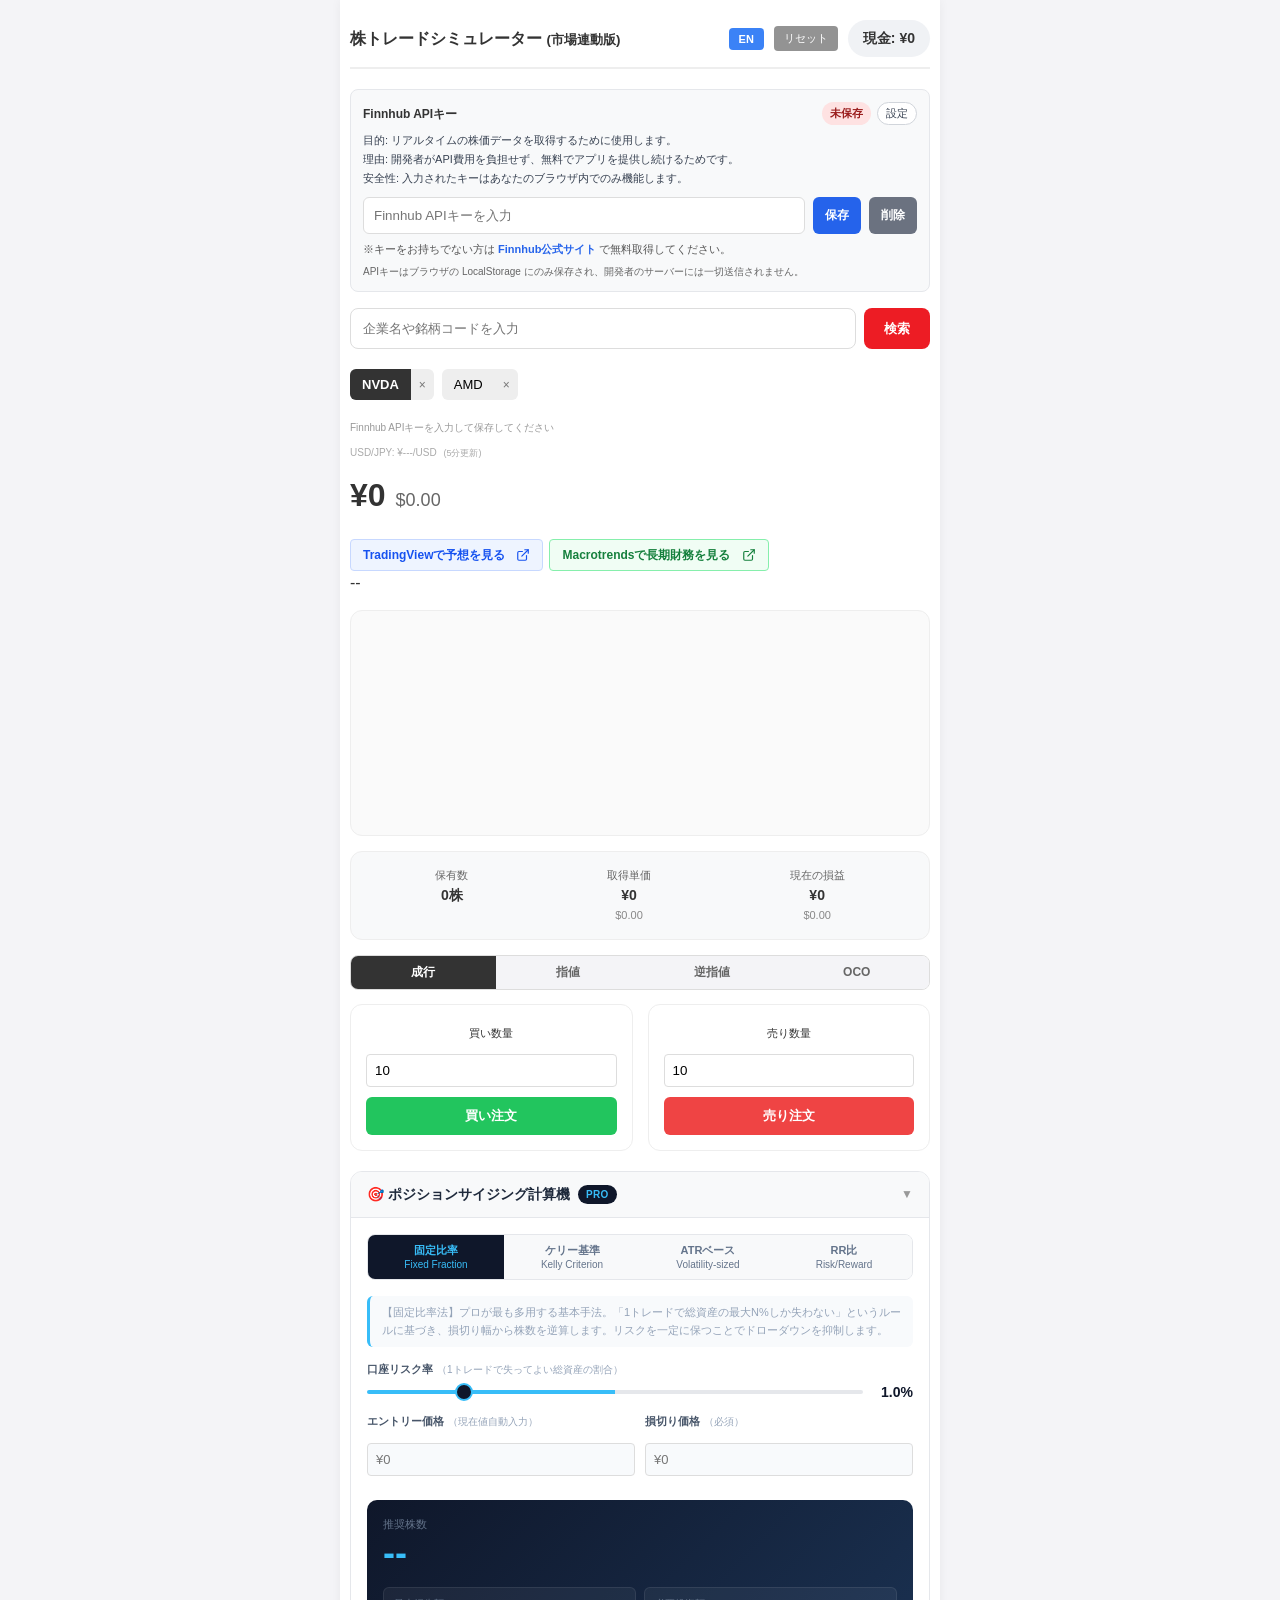
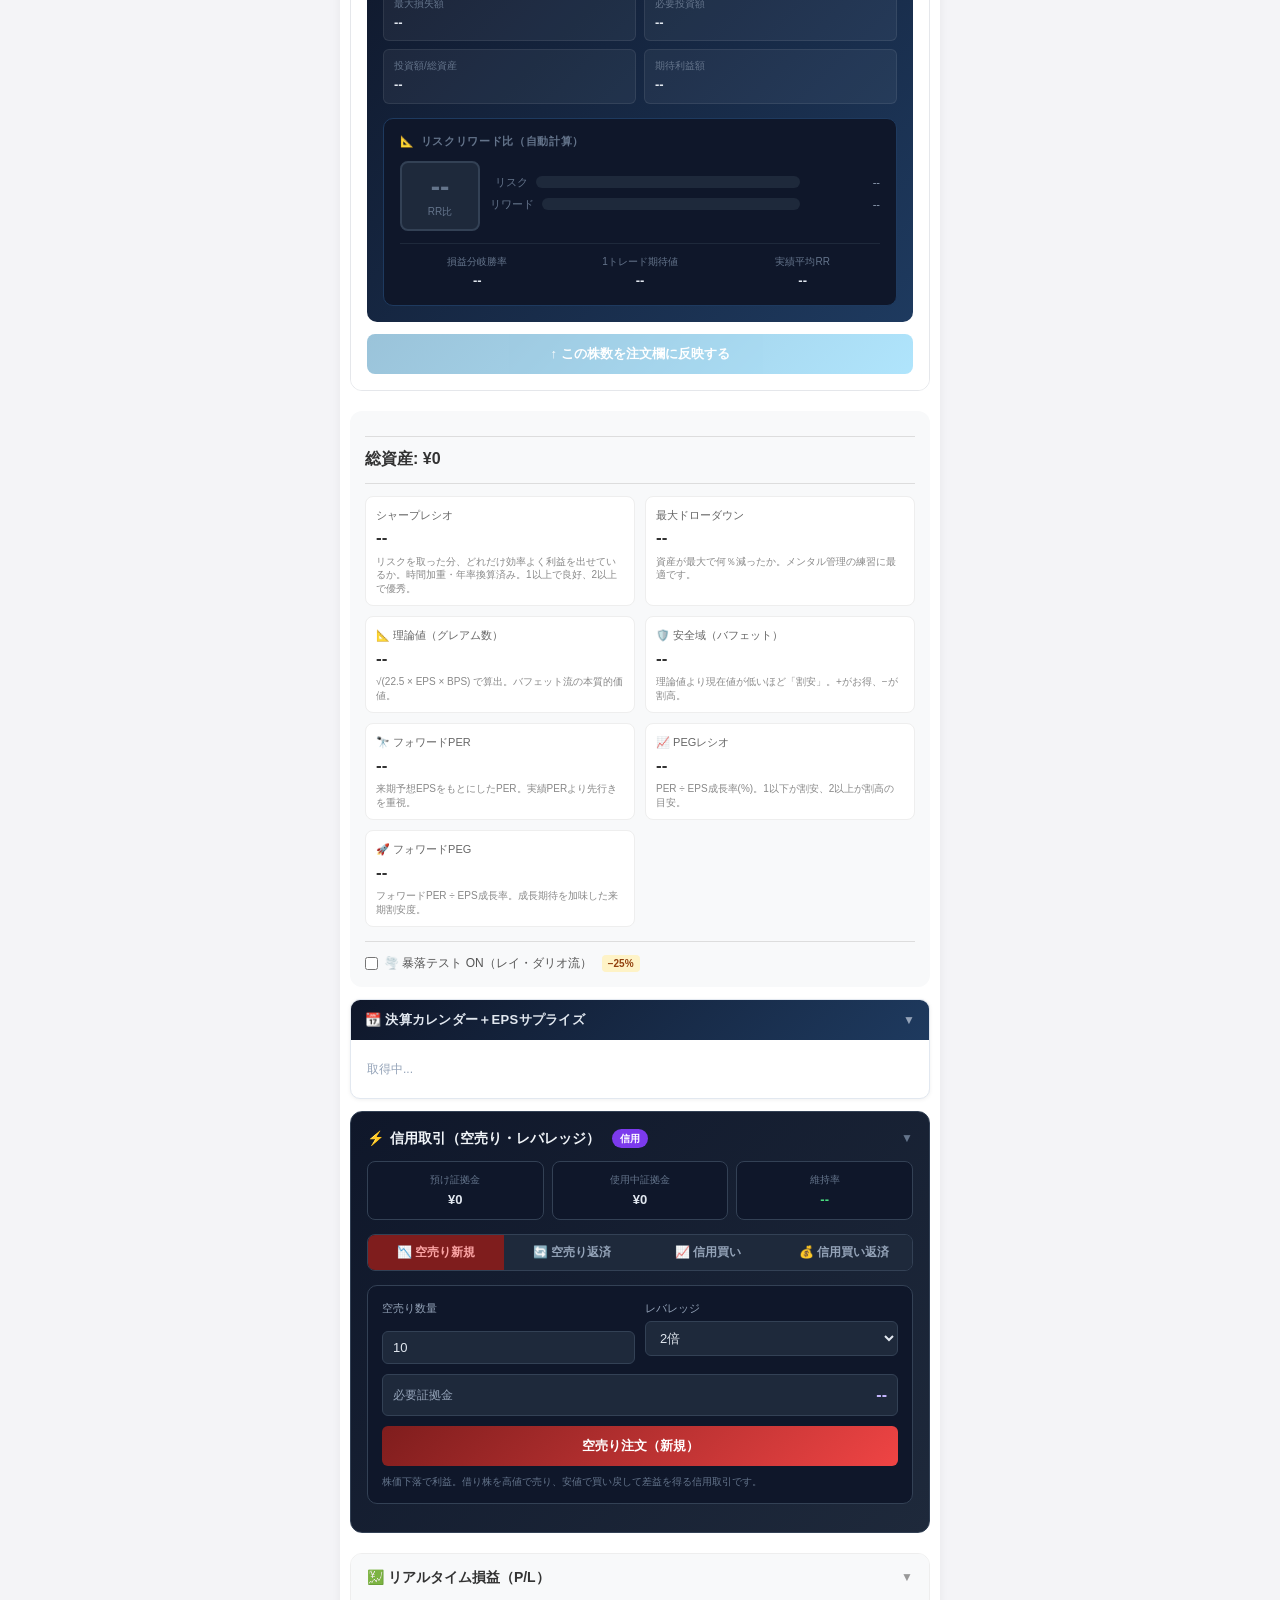
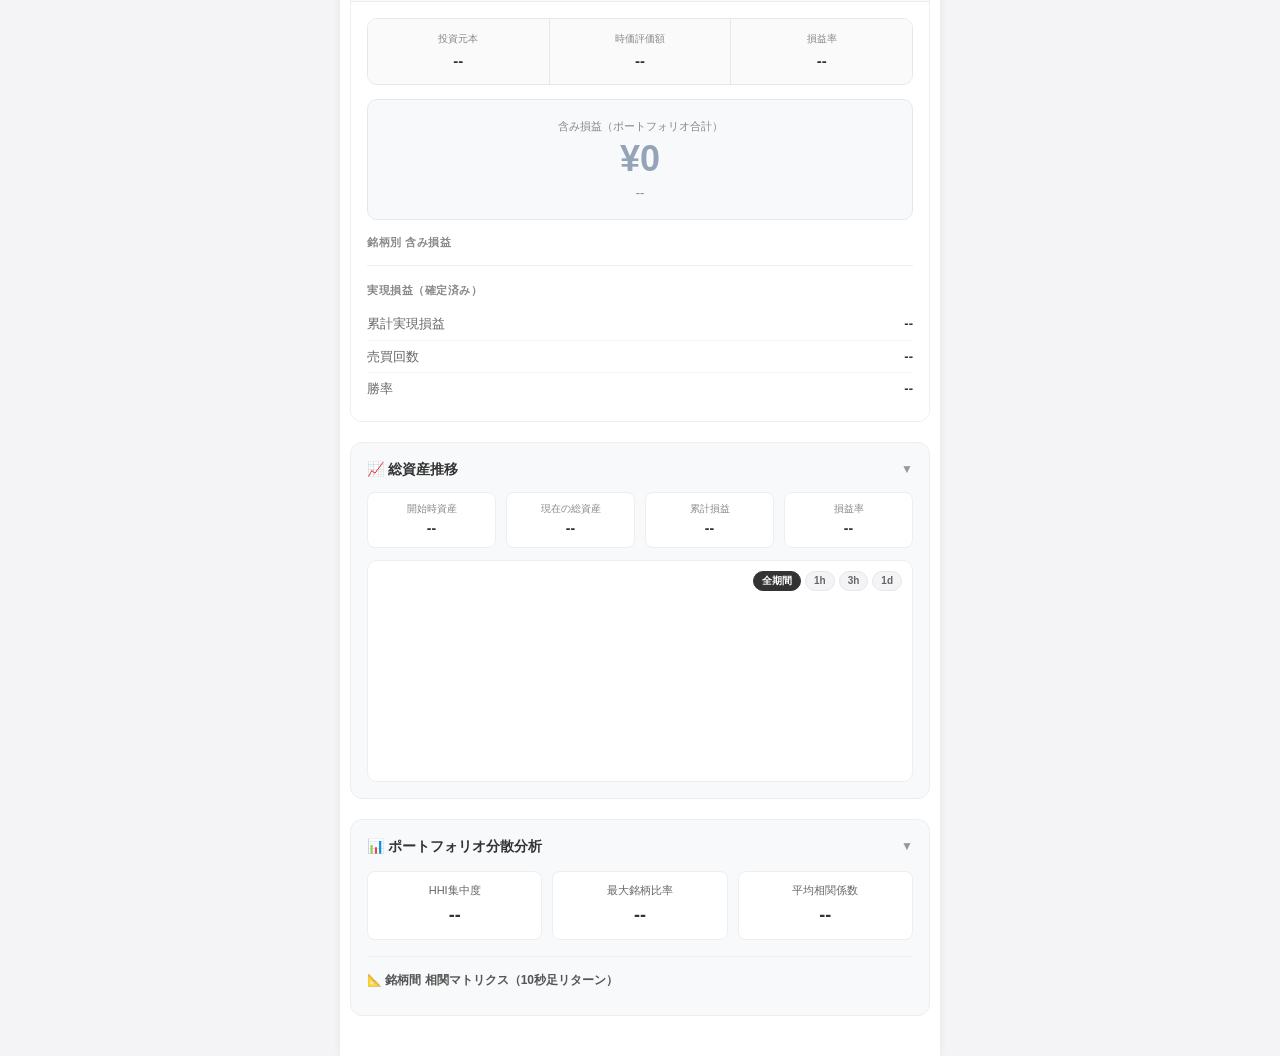
==== commit 4c16d339: "Add files via upload" ====
--- a/index.html
+++ b/index.html
@@ -482,18 +482,6 @@
         <span class="metric-value" id="forward-peg-val">--</span>
         <div class="metric-help" id="desc-forward-peg">フォワードPER ÷ EPS成長率。成長期待を加味した来期割安度。</div>
       </div>
-      <!-- 成長率（EPS成長率、代替で売上成長率） -->
-      <div class="metric-box" id="growth-rate-box">
-        <span class="metric-label" id="label-growth-rate">🌱 成長率（EPS）</span>
-        <span class="metric-value" id="growth-rate-val">--</span>
-        <div class="metric-help" id="desc-growth-rate">前年比EPS成長率。15%以上は高成長の目安。</div>
-      </div>
-      <!-- ROE（自己資本利益率） -->
-      <div class="metric-box" id="roe-box">
-        <span class="metric-label" id="label-roe">💹 ROE（自己資本利益率）</span>
-        <span class="metric-value" id="roe-val">--</span>
-        <div class="metric-help" id="desc-roe">自己資本に対する利益率。15%以上が優良企業の目安。</div>
-      </div>
     </div>
     <!-- ダリオ流 暴落テスト トグル -->
     <div class="crash-toggle-area">
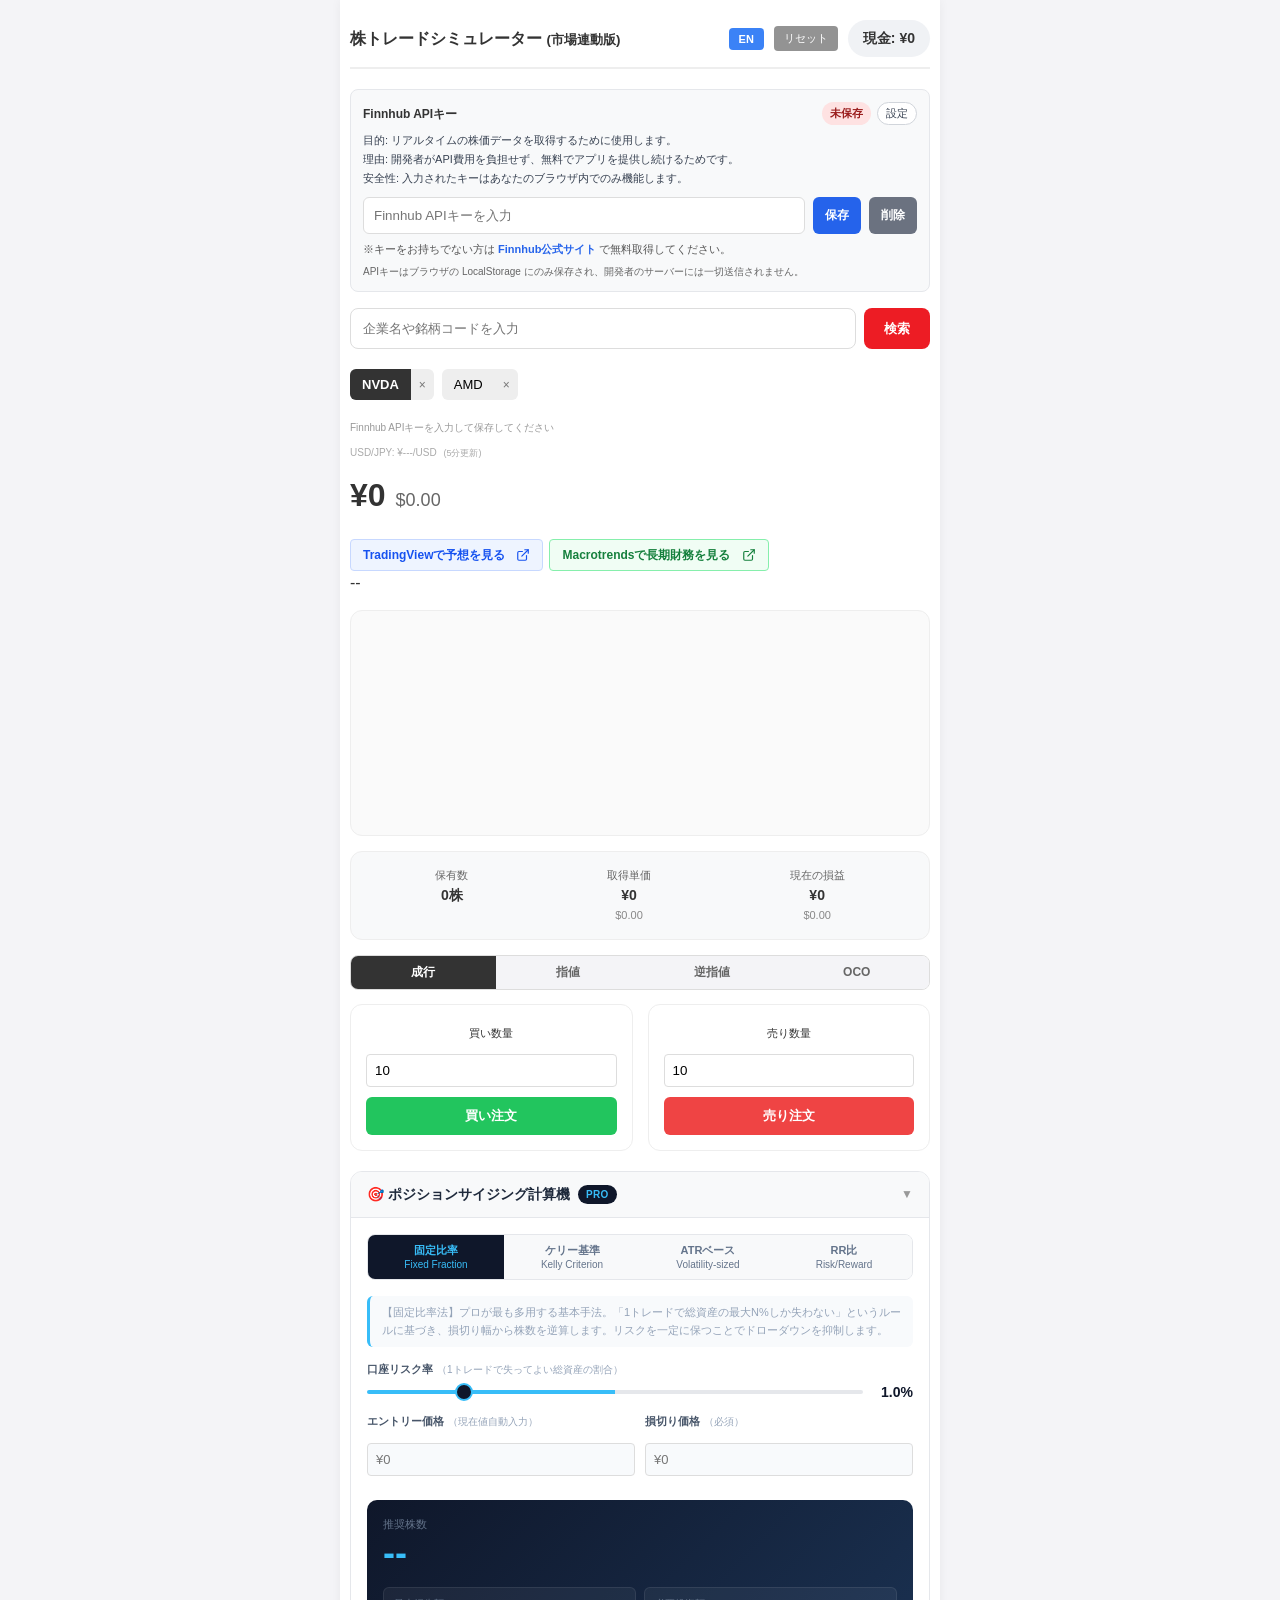
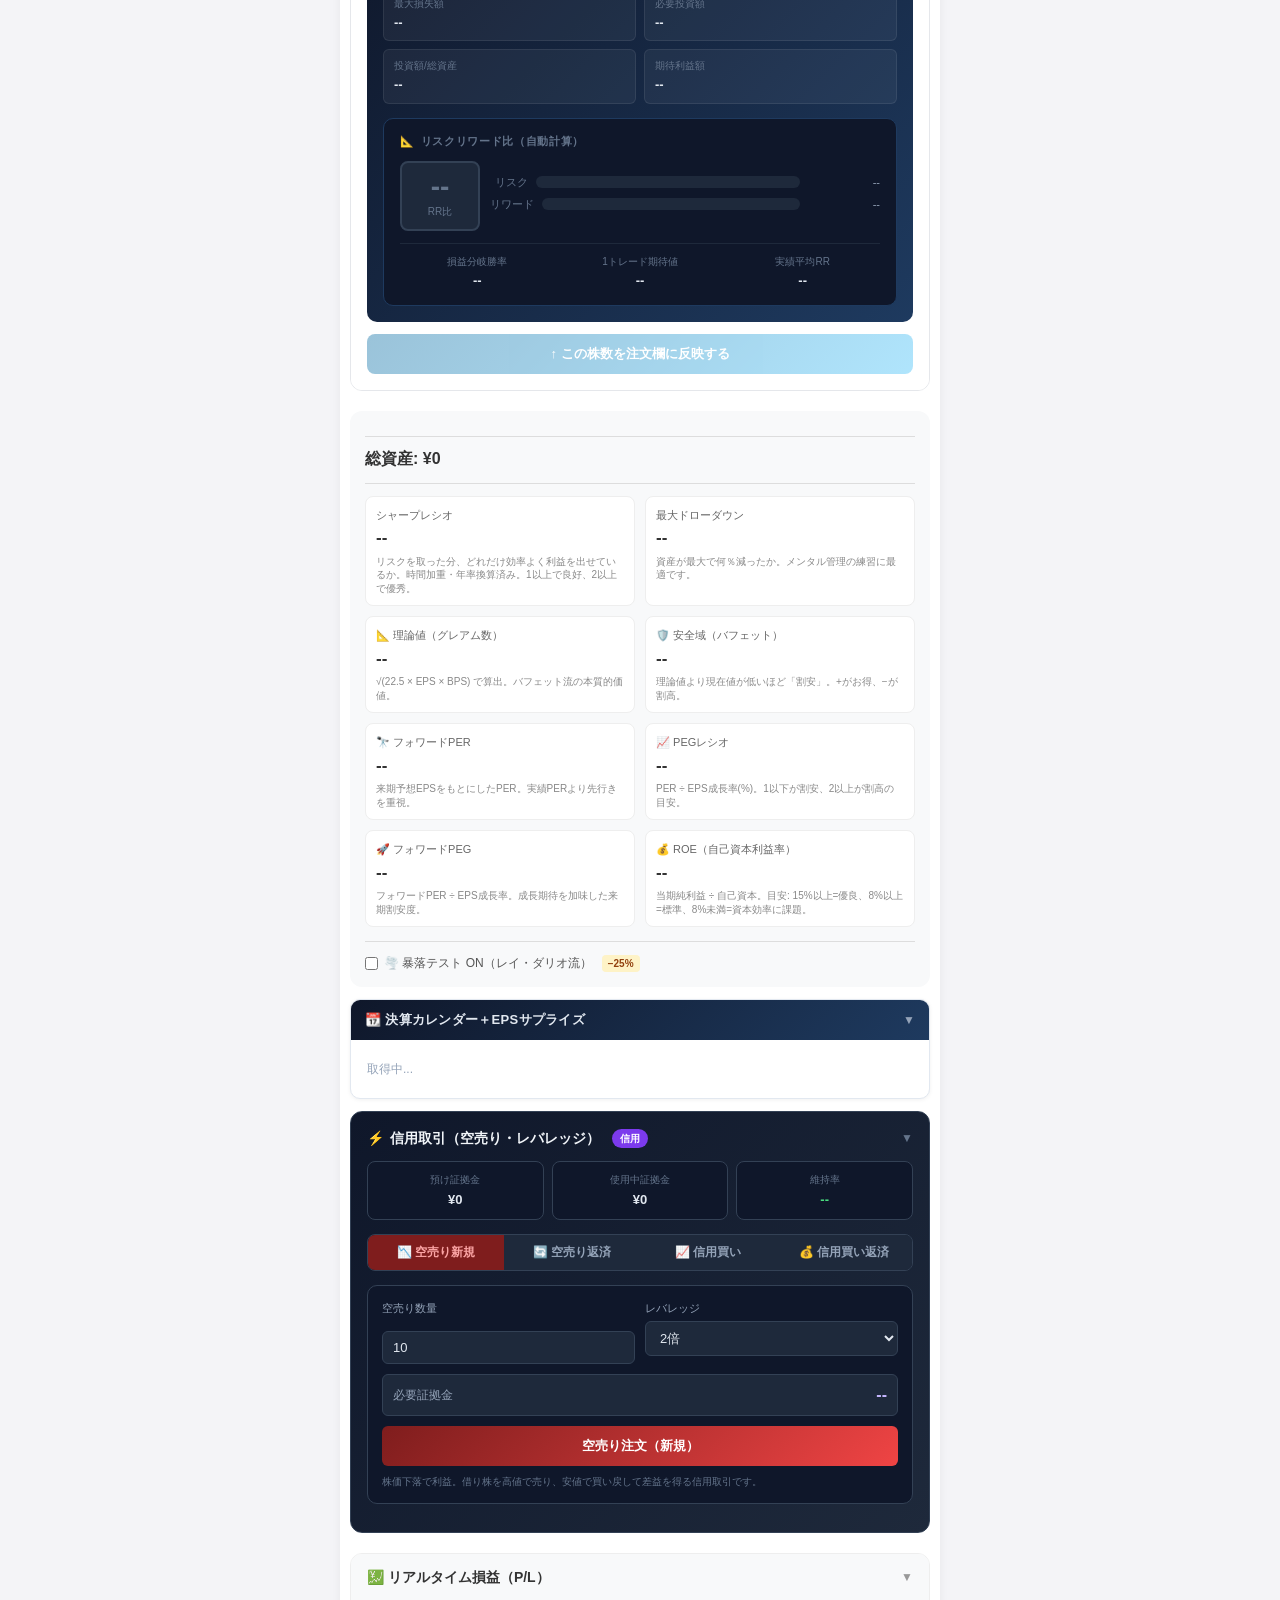
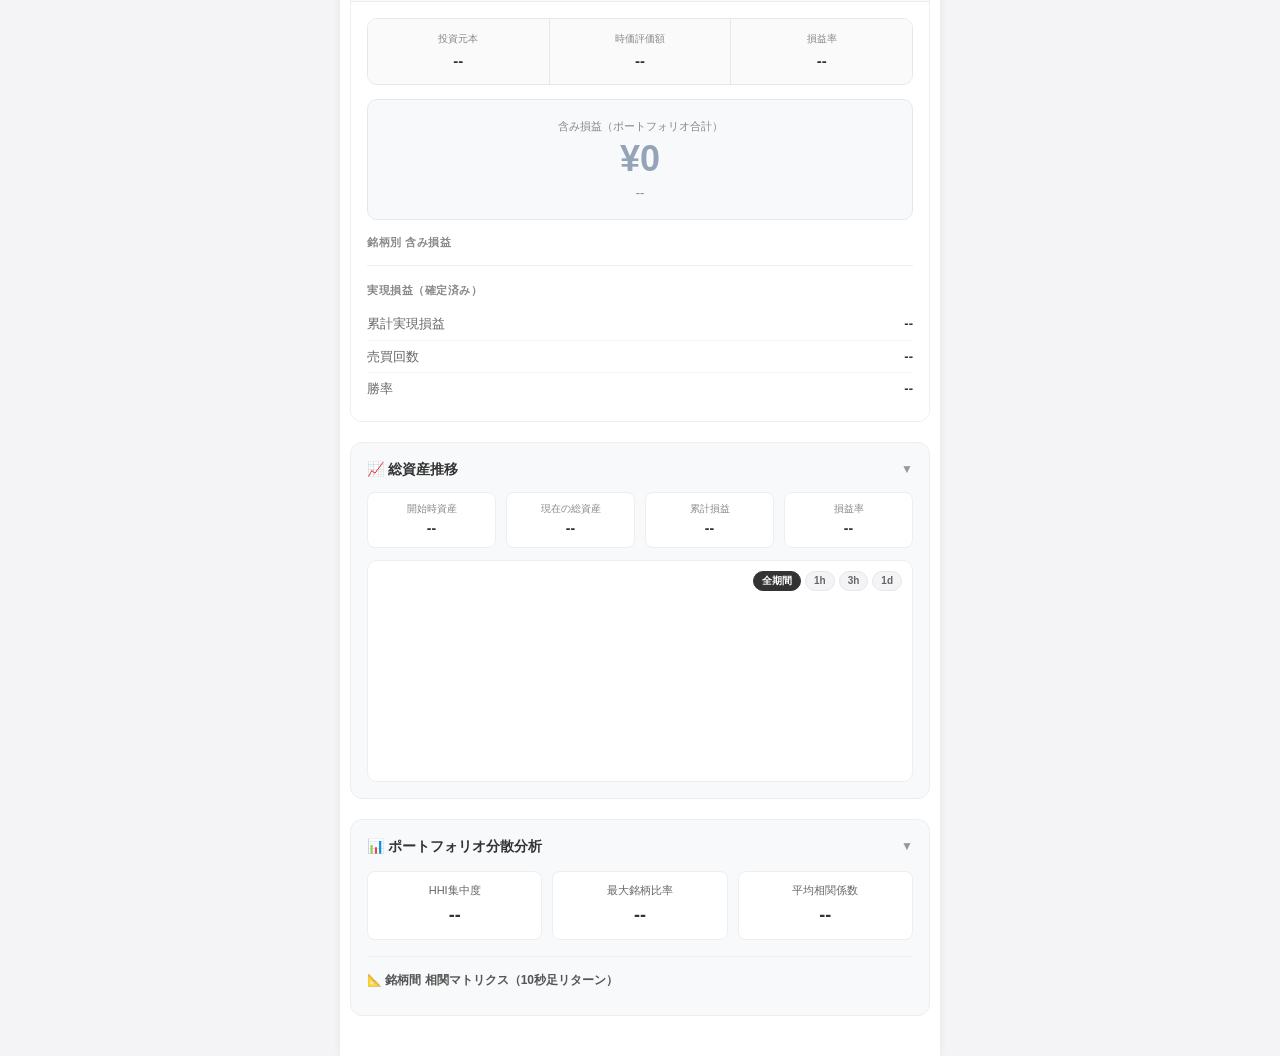
==== commit 5d218043: "Add files via upload" ====
--- a/index.html
+++ b/index.html
@@ -482,6 +482,12 @@
         <span class="metric-value" id="forward-peg-val">--</span>
         <div class="metric-help" id="desc-forward-peg">フォワードPER ÷ EPS成長率。成長期待を加味した来期割安度。</div>
       </div>
+      <!-- ROE（資本効率） -->
+      <div class="metric-box" id="roe-box">
+        <span class="metric-label" id="label-roe">💰 ROE（自己資本利益率）</span>
+        <span class="metric-value" id="roe-val">--</span>
+        <div class="metric-help" id="desc-roe">当期純利益 ÷ 自己資本。目安: 15%以上=優良、8%以上=標準、8%未満=資本効率に課題。</div>
+      </div>
     </div>
     <!-- ダリオ流 暴落テスト トグル -->
     <div class="crash-toggle-area">
--- a/style.css
+++ b/style.css
@@ -150,6 +150,18 @@
 .peg-badge.cheap { background: #dcfce7; color: #166534; }
 .peg-badge.fair  { background: #fef3c7; color: #92400e; }
 .peg-badge.expensive { background: #fee2e2; color: #991b1b; }
+
+/* ROE（資本効率） */
+.metric-box.roe-excellent .metric-value { color: #22c55e; }
+.metric-box.roe-fair .metric-value      { color: #f59e0b; }
+.metric-box.roe-poor .metric-value      { color: #ef4444; }
+.roe-badge {
+  display: inline-block; font-size: 10px; font-weight: bold;
+  padding: 1px 7px; border-radius: 999px; margin-left: 6px; vertical-align: middle;
+}
+.roe-badge.excellent { background: #dcfce7; color: #166534; }
+.roe-badge.fair      { background: #fef3c7; color: #92400e; }
+.roe-badge.poor      { background: #fee2e2; color: #991b1b; }
 
 /* 資産推移グラフパネル */
 .asset-history-panel {
